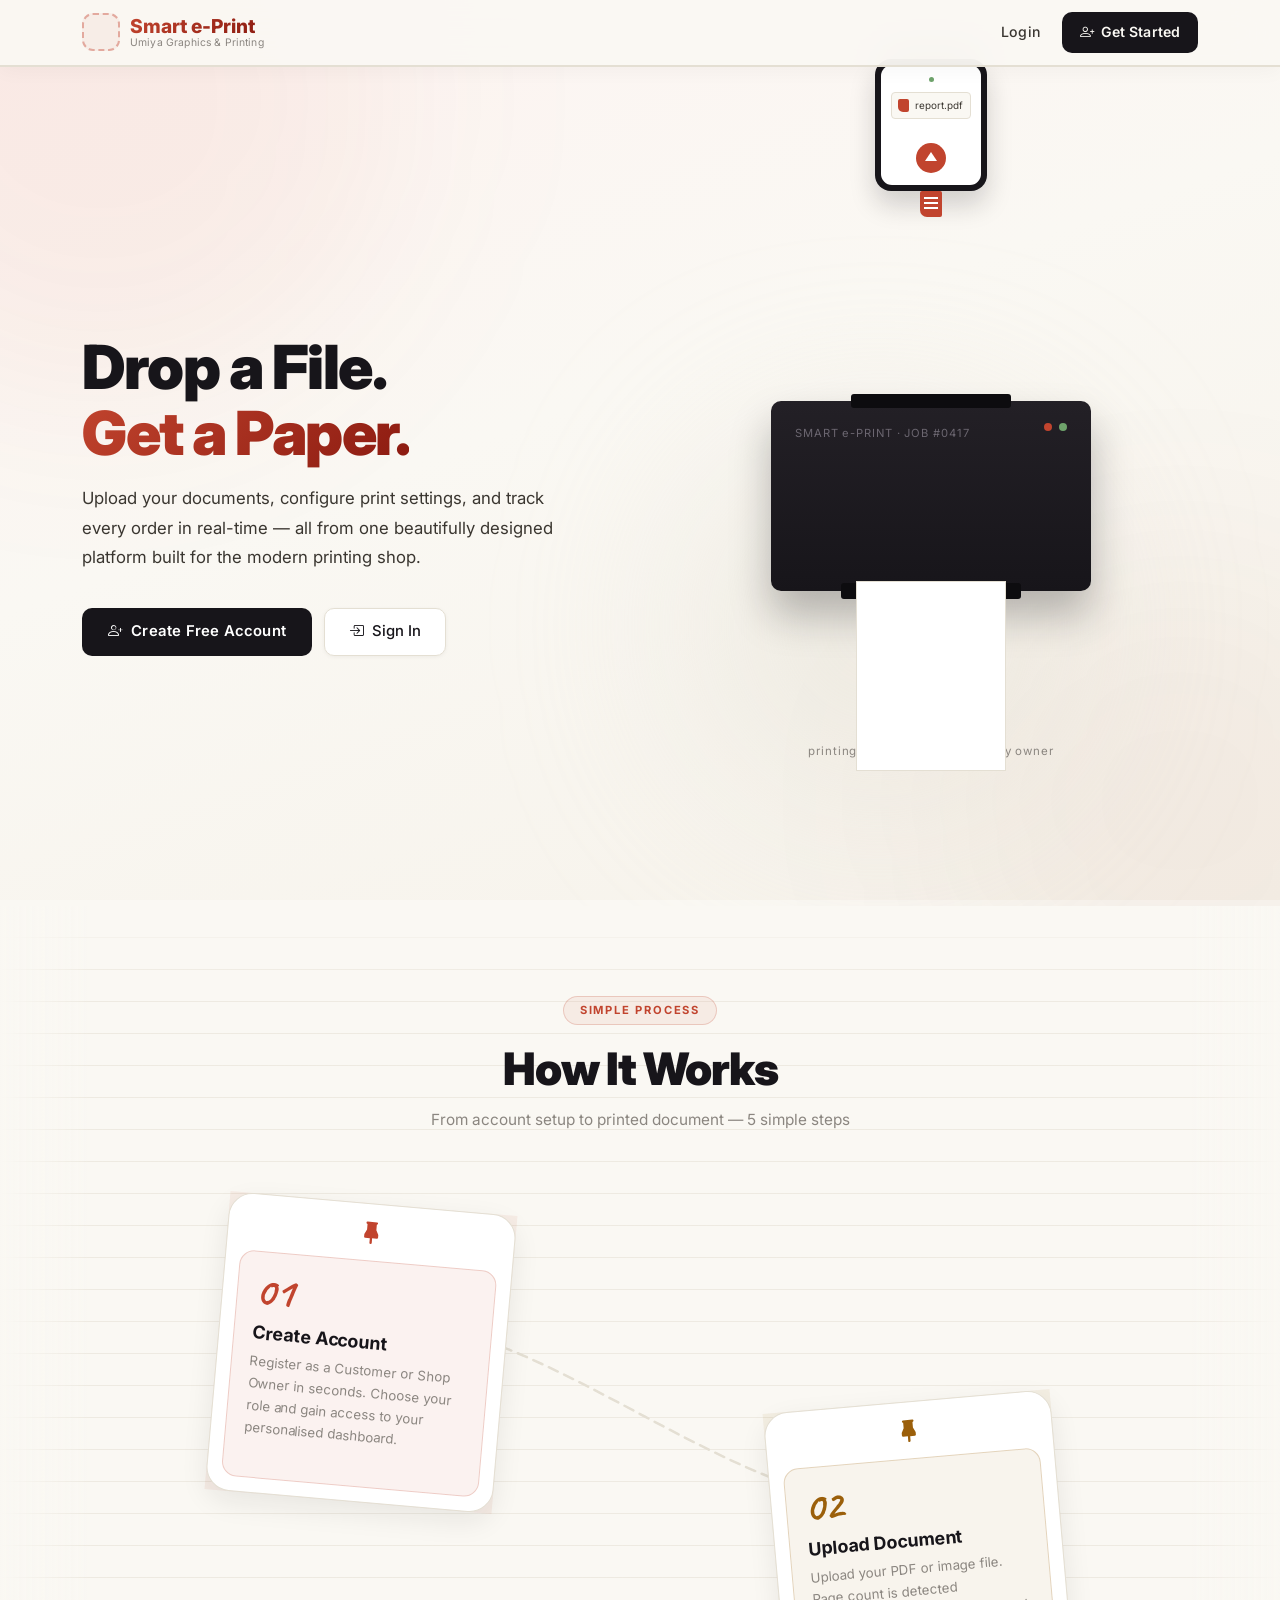
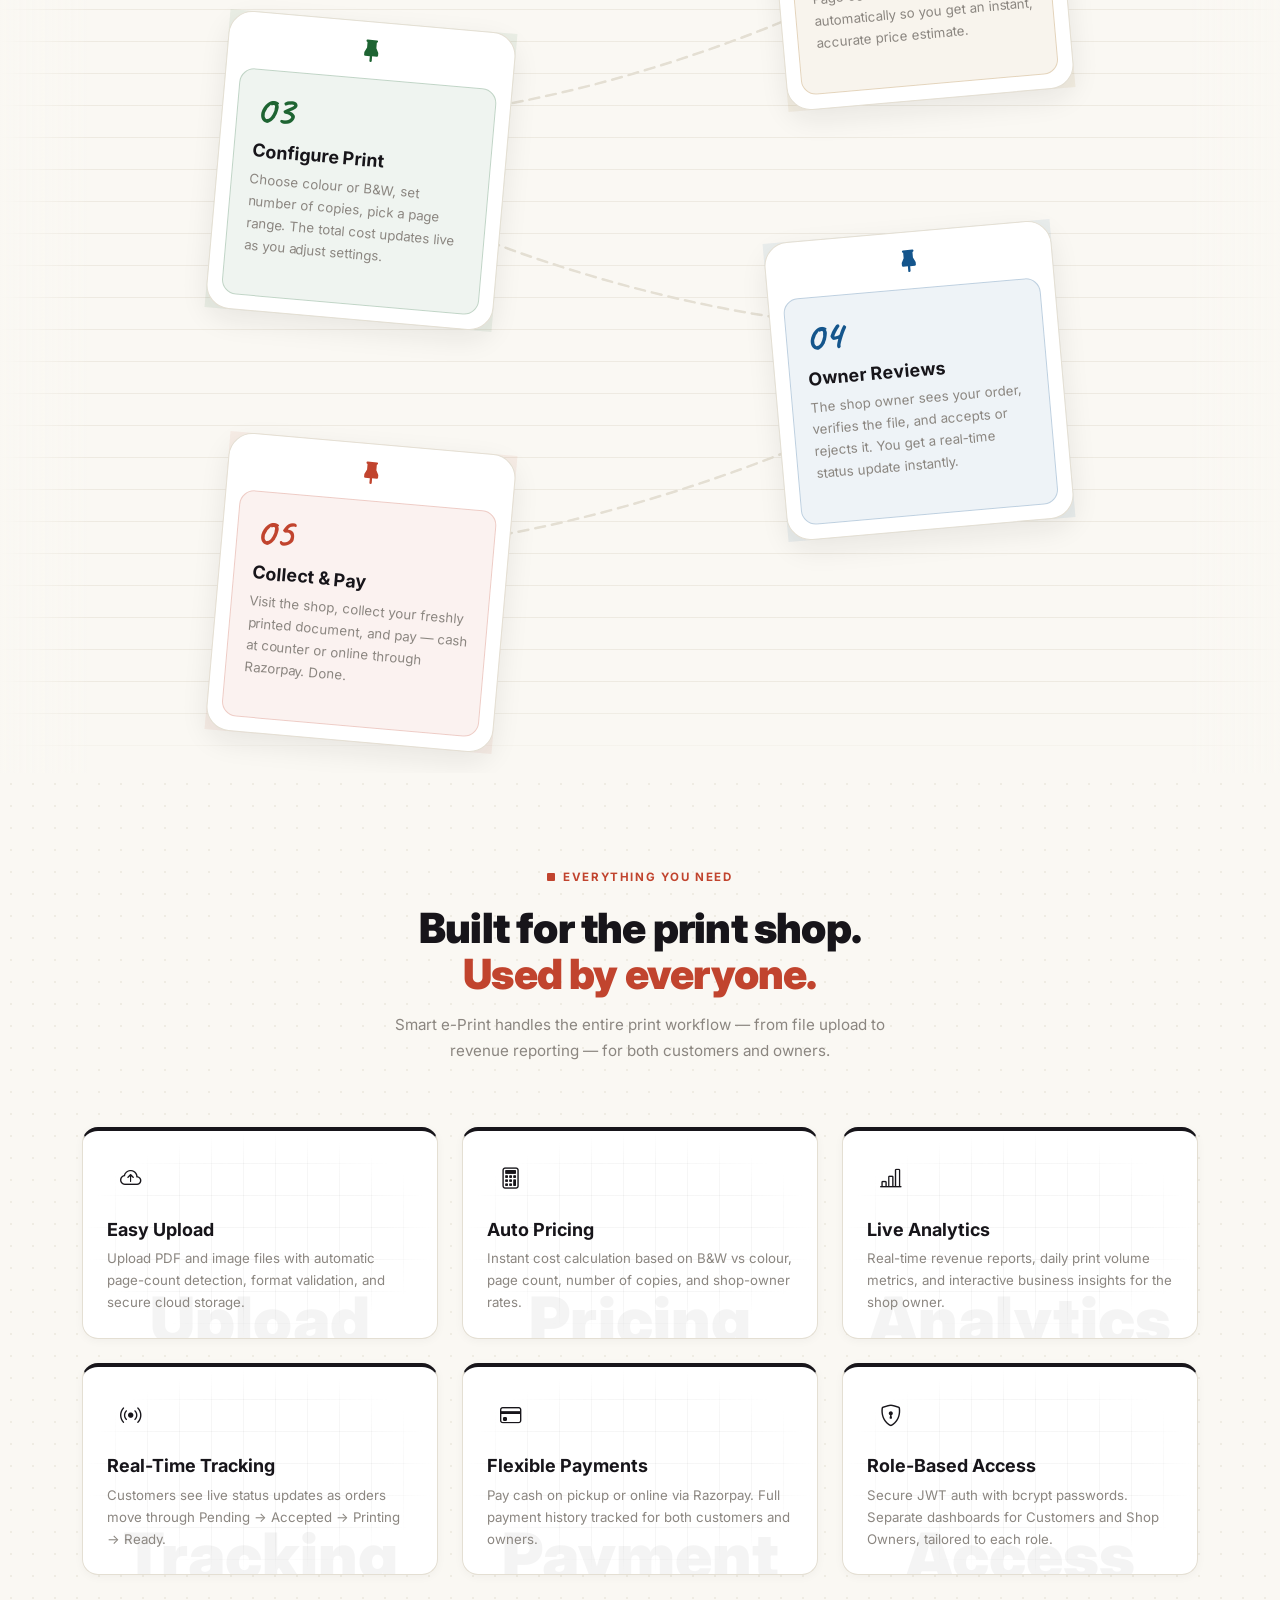
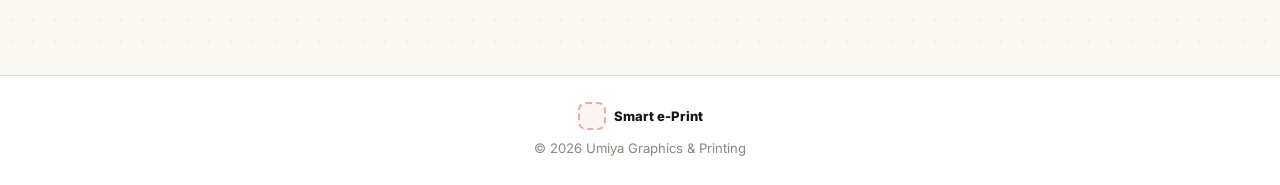
==== frontend/index.html @ 3de4a5cc "Making basic demo frontend to ensure how it works through the workflow of Smart e-pront" ====
<!DOCTYPE html>
<html lang="en">

<head>
  <meta charset="UTF-8" />
  <meta name="viewport" content="width=device-width, initial-scale=1.0" />
  <title>Smart e-Print — Digital Pr</title>
  <meta name="description"
    content="Smart e-Print by Umiya Graphics and Printing — Upload documents, configure print settings, and track your orders in real-time from one elegant platform." />

  <!-- Bootstrap 5 -->
  <link href="https://cdn.jsdelivr.net/npm/bootstrap@5.3.2/dist/css/bootstrap.min.css" rel="stylesheet" />
  <!-- Bootstrap Icons -->
  <link href="https://cdn.jsdelivr.net/npm/bootstrap-icons@1.11.3/font/bootstrap-icons.min.css" rel="stylesheet" />
  <!-- Custom Design System -->
  <link href="css/style.css" rel="stylesheet" />
</head>

<body>

  <!-- ── Animated Background ─────────────────────────────────────────────── -->
  <div class="bg-animated">
    <div class="orb orb-1"></div>
    <div class="orb orb-2"></div>
    <div class="orb orb-3"></div>
  </div>

  <!-- ── Toast Container ──────────────────────────────────────────────────── -->
  <div id="toastContainer"></div>

  <!-- ── Navbar ───────────────────────────────────────────────────────────── -->
  <nav class="navbar-custom" id="mainNav">
    <div class="container">
      <div class="d-flex align-items-center justify-content-between w-100">

        <a href="index.html" class="navbar-brand-custom">
          <div class="brand-logo"></div>
          <div class="brand-name-wrap">
            <span class="brand-name-main gradient-text">Smart e-Print</span>
            <span class="brand-name-sub">Umiya Graphics &amp; Printing</span>
          </div>
        </a>

        <div class="d-flex gap-2 align-items-center">
          <a href="login.html" class="btn-nav-ghost" id="navLoginBtn">Login</a>
          <a href="register.html" class="btn-nav-solid" id="navRegisterBtn">
            <i class="bi bi-person-plus"></i> Get Started
          </a>
        </div>

      </div>
    </div>
  </nav>

  <!-- ── Hero Section ─────────────────────────────────────────────────────── -->
  <section class="hero-section" id="hero">
    <div class="container">
      <div class="row align-items-center g-5">

        <!-- Left: Copy -->
        <div class="col-lg-6">
          <h1 class="hero-title">
            Drop a File.<br />
            <span class="gradient-text">Get a Paper.</span>
          </h1>

          <p class="hero-subtitle">
            Upload your documents, configure print settings, and track every
            order in real-time — all from one beautifully designed platform built
            for the modern printing shop.
          </p>

          <div class="hero-cta">
            <a href="register.html" class="btn-gradient" id="heroRegisterBtn">
              <i class="bi bi-person-plus"></i> Create Free Account
            </a>
            <a href="login.html" class="btn-outline-glass" id="heroLoginBtn">
              <i class="bi bi-box-arrow-in-right"></i> Sign In
            </a>
          </div>
        </div>

        <!-- Right: Printer Animation -->
        <div class="col-lg-6 d-flex justify-content-center">
          <div class="printer-scene">
            <div class="printer-wrap">

              <!-- Phone: sends the file -->
              <div class="p-phone">
                <div class="p-screen">
                  <div class="p-dot"></div>
                  <div class="p-file-chip"><span class="p-doc-icon"></span>report.pdf</div>
                  <div class="p-send-btn"></div>
                </div>
              </div>

              <!-- Signal: travels from phone down to printer -->
              <div class="p-signal"><div class="p-sig-doc"></div></div>

              <!-- Paper sheet with peel animation -->
              <div class="p-sheet">
                <div class="p-half p-half-top">
                  <div class="p-content">
                    <div class="p-ln p-stamp"></div>
                    <div class="p-ln p-dark p-w2"></div>
                    <div class="p-ln p-w1"></div>
                    <div class="p-ln p-w3"></div>
                    <div class="p-ln p-dark p-w4"></div>
                    <div class="p-ln p-w2"></div>
                  </div>
                </div>
                <div class="p-half p-half-bottom"></div>
              </div>

              <!-- Printer body -->
              <div class="p-body">
                <div class="p-top-slot"></div>
                <div class="p-brandmark">SMART e-PRINT · JOB #0417</div>
                <div class="p-panel">
                  <span class="p-led p-led-red"></span>
                  <span class="p-led p-led-green"></span>
                </div>
                <div class="p-out-slot"></div>
              </div>

              <div class="p-status">printing job #0417 · approved by owner</div>
            </div>
          </div>
        </div>

      </div>
    </div>
  </section>

  <!-- ── How It Works ──────────────────────────────────────────────────────── -->
  <section class="hiw-section" id="how-it-works">
    <div class="container">

      <div class="hiw-header text-center">
        <span class="hiw-label">Simple Process</span>
        <h2 class="hiw-title">How It Works</h2>
        <p class="hiw-subtitle">From account setup to printed document — 5 simple steps</p>
      </div>

      <div class="hiw-stage">

        <!-- Animated dashed connecting path (visible on desktop) -->
        <svg class="hiw-svg" viewBox="0 0 920 1060" preserveAspectRatio="none" aria-hidden="true">
          <path class="hiw-path"
            d="M 190 115
               C 370 115, 545 305, 730 305
               C 895 305, 460 515, 190 515
               C -20 515, 415 725, 730 725
               C 940 725, 460 945, 190 945" />
        </svg>

        <!-- ── Step 1: Create Account ── -->
        <div class="hiw-card hiw-card--1 hiw-t-red">
          <div class="hiw-card-outer">
            <div class="hiw-pin">
              <svg xmlns="http://www.w3.org/2000/svg" viewBox="0 0 24 24" fill="currentColor">
                <path stroke="none" d="M0 0h24v24H0z" fill="none"/>
                <path d="M16 3a1 1 0 0 1 .117 1.993l-.117 .007v4.764l1.894 3.789a1 1 0 0 1 .1 .331l.006 .116v2a1 1 0 0 1 -.883 .993l-.117 .007h-4v4a1 1 0 0 1 -1.993 .117l-.007 -.117v-4h-4a1 1 0 0 1 -.993 -.883l-.007 -.117v-2a1 1 0 0 1 .06 -.34l.046 -.107l1.894 -3.791v-4.762a1 1 0 0 1 -.117 -1.993l.117 -.007h8z"/>
              </svg>
            </div>
            <div class="hiw-card-body hiw-t-red">
              <span class="hiw-num">01</span>
              <h3 class="hiw-card-title">Create Account</h3>
              <p class="hiw-card-desc">Register as a Customer or Shop Owner in seconds. Choose your role and gain access to your personalised dashboard.</p>
            </div>
          </div>
        </div>

        <!-- ── Step 2: Upload Document ── -->
        <div class="hiw-card hiw-card--2 hiw-t-amber">
          <div class="hiw-card-outer">
            <div class="hiw-pin">
              <svg xmlns="http://www.w3.org/2000/svg" viewBox="0 0 24 24" fill="currentColor">
                <path stroke="none" d="M0 0h24v24H0z" fill="none"/>
                <path d="M16 3a1 1 0 0 1 .117 1.993l-.117 .007v4.764l1.894 3.789a1 1 0 0 1 .1 .331l.006 .116v2a1 1 0 0 1 -.883 .993l-.117 .007h-4v4a1 1 0 0 1 -1.993 .117l-.007 -.117v-4h-4a1 1 0 0 1 -.993 -.883l-.007 -.117v-2a1 1 0 0 1 .06 -.34l.046 -.107l1.894 -3.791v-4.762a1 1 0 0 1 -.117 -1.993l.117 -.007h8z"/>
              </svg>
            </div>
            <div class="hiw-card-body hiw-t-amber">
              <span class="hiw-num">02</span>
              <h3 class="hiw-card-title">Upload Document</h3>
              <p class="hiw-card-desc">Upload your PDF or image file. Page count is detected automatically so you get an instant, accurate price estimate.</p>
            </div>
          </div>
        </div>

        <!-- ── Step 3: Configure Print ── -->
        <div class="hiw-card hiw-card--3 hiw-t-green">
          <div class="hiw-card-outer">
            <div class="hiw-pin">
              <svg xmlns="http://www.w3.org/2000/svg" viewBox="0 0 24 24" fill="currentColor">
                <path stroke="none" d="M0 0h24v24H0z" fill="none"/>
                <path d="M16 3a1 1 0 0 1 .117 1.993l-.117 .007v4.764l1.894 3.789a1 1 0 0 1 .1 .331l.006 .116v2a1 1 0 0 1 -.883 .993l-.117 .007h-4v4a1 1 0 0 1 -1.993 .117l-.007 -.117v-4h-4a1 1 0 0 1 -.993 -.883l-.007 -.117v-2a1 1 0 0 1 .06 -.34l.046 -.107l1.894 -3.791v-4.762a1 1 0 0 1 -.117 -1.993l.117 -.007h8z"/>
              </svg>
            </div>
            <div class="hiw-card-body hiw-t-green">
              <span class="hiw-num">03</span>
              <h3 class="hiw-card-title">Configure Print</h3>
              <p class="hiw-card-desc">Choose colour or B&amp;W, set number of copies, pick a page range. The total cost updates live as you adjust settings.</p>
            </div>
          </div>
        </div>

        <!-- ── Step 4: Owner Reviews ── -->
        <div class="hiw-card hiw-card--4 hiw-t-navy">
          <div class="hiw-card-outer">
            <div class="hiw-pin">
              <svg xmlns="http://www.w3.org/2000/svg" viewBox="0 0 24 24" fill="currentColor">
                <path stroke="none" d="M0 0h24v24H0z" fill="none"/>
                <path d="M16 3a1 1 0 0 1 .117 1.993l-.117 .007v4.764l1.894 3.789a1 1 0 0 1 .1 .331l.006 .116v2a1 1 0 0 1 -.883 .993l-.117 .007h-4v4a1 1 0 0 1 -1.993 .117l-.007 -.117v-4h-4a1 1 0 0 1 -.993 -.883l-.007 -.117v-2a1 1 0 0 1 .06 -.34l.046 -.107l1.894 -3.791v-4.762a1 1 0 0 1 -.117 -1.993l.117 -.007h8z"/>
              </svg>
            </div>
            <div class="hiw-card-body hiw-t-navy">
              <span class="hiw-num">04</span>
              <h3 class="hiw-card-title">Owner Reviews</h3>
              <p class="hiw-card-desc">The shop owner sees your order, verifies the file, and accepts or rejects it. You get a real-time status update instantly.</p>
            </div>
          </div>
        </div>

        <!-- ── Step 5: Collect & Pay ── -->
        <div class="hiw-card hiw-card--5 hiw-t-red">
          <div class="hiw-card-outer">
            <div class="hiw-pin">
              <svg xmlns="http://www.w3.org/2000/svg" viewBox="0 0 24 24" fill="currentColor">
                <path stroke="none" d="M0 0h24v24H0z" fill="none"/>
                <path d="M16 3a1 1 0 0 1 .117 1.993l-.117 .007v4.764l1.894 3.789a1 1 0 0 1 .1 .331l.006 .116v2a1 1 0 0 1 -.883 .993l-.117 .007h-4v4a1 1 0 0 1 -1.993 .117l-.007 -.117v-4h-4a1 1 0 0 1 -.993 -.883l-.007 -.117v-2a1 1 0 0 1 .06 -.34l.046 -.107l1.894 -3.791v-4.762a1 1 0 0 1 -.117 -1.993l.117 -.007h8z"/>
              </svg>
            </div>
            <div class="hiw-card-body hiw-t-red">
              <span class="hiw-num">05</span>
              <h3 class="hiw-card-title">Collect &amp; Pay</h3>
              <p class="hiw-card-desc">Visit the shop, collect your freshly printed document, and pay — cash at counter or online through Razorpay. Done.</p>
            </div>
          </div>
        </div>

      </div><!-- /.hiw-stage -->
    </div>
  </section>

  <!-- ── Features / KPI Section ────────────────────────────────────── -->
  <section class="kpi-section" id="features">
    <div class="container">

      <!-- Header -->
      <div class="kpi-header text-center">
        <div class="kpi-eyebrow">
          <span class="kpi-dot"></span> Everything you need
        </div>
        <h2 class="kpi-title">Built for the print shop.<br><span class="kpi-title-accent">Used by everyone.</span></h2>
        <p class="kpi-subtitle">Smart e-Print handles the entire print workflow — from file upload to revenue reporting — for both customers and owners.</p>
      </div>

      <!-- KPI Cards grid -->
      <div class="row g-4">

        <div class="col-md-6 col-lg-4">
          <div class="kpi-card" style="border-top-color:#17151A;">
            <div class="kpi-card-inner">
              <div class="kpi-card-grid-texture"></div>
              <div class="kpi-card-content">
                <div class="kpi-card-header">
                  <div class="kpi-icon-wrap">
                    <i class="bi bi-cloud-arrow-up"></i>
                  </div>
                </div>
                <div class="kpi-card-body">
                  <h3 class="kpi-card-title">Easy Upload</h3>
                  <p class="kpi-card-desc">Upload PDF and image files with automatic page-count detection, format validation, and secure cloud storage.</p>
                </div>
              </div>
              <div class="kpi-card-title-badge">Upload</div>
            </div>
          </div>
        </div>

        <div class="col-md-6 col-lg-4">
          <div class="kpi-card" style="border-top-color:#17151A;">
            <div class="kpi-card-inner">
              <div class="kpi-card-grid-texture"></div>
              <div class="kpi-card-content">
                <div class="kpi-card-header">
                  <div class="kpi-icon-wrap">
                    <i class="bi bi-calculator"></i>
                  </div>
                </div>
                <div class="kpi-card-body">
                  <h3 class="kpi-card-title">Auto Pricing</h3>
                  <p class="kpi-card-desc">Instant cost calculation based on B&amp;W vs colour, page count, number of copies, and shop-owner rates.</p>
                </div>
              </div>
              <div class="kpi-card-title-badge">Pricing</div>
            </div>
          </div>
        </div>

        <div class="col-md-6 col-lg-4">
          <div class="kpi-card" style="border-top-color:#17151A;">
            <div class="kpi-card-inner">
              <div class="kpi-card-grid-texture"></div>
              <div class="kpi-card-content">
                <div class="kpi-card-header">
                  <div class="kpi-icon-wrap">
                    <i class="bi bi-bar-chart-line"></i>
                  </div>
                </div>
                <div class="kpi-card-body">
                  <h3 class="kpi-card-title">Live Analytics</h3>
                  <p class="kpi-card-desc">Real-time revenue reports, daily print volume metrics, and interactive business insights for the shop owner.</p>
                </div>
              </div>
              <div class="kpi-card-title-badge">Analytics</div>
            </div>
          </div>
        </div>

        <div class="col-md-6 col-lg-4">
          <div class="kpi-card" style="border-top-color:#17151A;">
            <div class="kpi-card-inner">
              <div class="kpi-card-grid-texture"></div>
              <div class="kpi-card-content">
                <div class="kpi-card-header">
                  <div class="kpi-icon-wrap">
                    <i class="bi bi-broadcast"></i>
                  </div>
                </div>
                <div class="kpi-card-body">
                  <h3 class="kpi-card-title">Real-Time Tracking</h3>
                  <p class="kpi-card-desc">Customers see live status updates as orders move through Pending → Accepted → Printing → Ready.</p>
                </div>
              </div>
              <div class="kpi-card-title-badge">Tracking</div>
            </div>
          </div>
        </div>

        <div class="col-md-6 col-lg-4">
          <div class="kpi-card" style="border-top-color:#17151A;">
            <div class="kpi-card-inner">
              <div class="kpi-card-grid-texture"></div>
              <div class="kpi-card-content">
                <div class="kpi-card-header">
                  <div class="kpi-icon-wrap">
                    <i class="bi bi-credit-card"></i>
                  </div>
                </div>
                <div class="kpi-card-body">
                  <h3 class="kpi-card-title">Flexible Payments</h3>
                  <p class="kpi-card-desc">Pay cash on pickup or online via Razorpay. Full payment history tracked for both customers and owners.</p>
                </div>
              </div>
              <div class="kpi-card-title-badge">Payment</div>
            </div>
          </div>
        </div>

        <div class="col-md-6 col-lg-4">
          <div class="kpi-card" style="border-top-color:#17151A;">
            <div class="kpi-card-inner">
              <div class="kpi-card-grid-texture"></div>
              <div class="kpi-card-content">
                <div class="kpi-card-header">
                  <div class="kpi-icon-wrap">
                    <i class="bi bi-shield-lock"></i>
                  </div>
                </div>
                <div class="kpi-card-body">
                  <h3 class="kpi-card-title">Role-Based Access</h3>
                  <p class="kpi-card-desc">Secure JWT auth with bcrypt passwords. Separate dashboards for Customers and Shop Owners, tailored to each role.</p>
                </div>
              </div>
              <div class="kpi-card-title-badge">Access</div>
            </div>
          </div>
        </div>

      </div><!-- /.row -->
    </div>
  </section>


  <!-- ── Footer ───────────────────────────────────────────────────────────── -->
  <footer class="site-footer">
    <div class="container">
      <div class="d-flex align-items-center justify-content-center gap-2 mb-2">
        <div class="brand-logo sm"></div>
        <span style="font-weight:800;color:var(--text-primary);">Smart e-Print</span>
      </div>
      <p style="margin:0;">
        © 2026 Umiya Graphics &amp; Printing 
  
      </p>
    </div>
  </footer>

  <!-- Scripts -->
  <script src="https://cdn.jsdelivr.net/npm/bootstrap@5.3.2/dist/js/bootstrap.bundle.min.js"></script>
  <script src="js/config.js"></script>
  <script src="js/auth.js"></script>
  <script>
    // Redirect already-logged-in users straight to their dashboard
    redirectIfLoggedIn();
  </script>
</body>

</html>
---- frontend/css/style.css ----
/* =============================================================================
   Smart e-Print — Design System
   Palette: Paper · Ink · Stamp Red
   ============================================================================= */

/* ── Google Font ─────────────────────────────────────────────────────────────── */
@import url('https://fonts.googleapis.com/css2?family=Inter:wght@300;400;500;600;700;800;900&family=Caveat:wght@700&display=swap');

/* ── Design Tokens ───────────────────────────────────────────────────────────── */
:root {
  /* ── Brand Palette ── */
  --paper: #FAF8F3;
  /* page background     */
  --ink: #17151A;
  /* primary text        */
  --ink-soft: #3A3630;
  /* secondary text      */
  --stamp: #C1442E;
  /* accent / stamp red  */
  --stamp-dark: #8B1A10;
  /* deep red            */
  --stamp-light: #D4614B;
  /* light red           */
  --muted: #8B8680;
  /* muted gray          */
  --hairline: #E4DFD3;
  /* dividers / borders  */

  /* ── Semantic Aliases ── */
  --primary: var(--stamp);
  --primary-dark: var(--stamp-dark);
  --primary-light: var(--stamp-light);
  --text-primary: var(--ink);
  --text-secondary: var(--ink-soft);
  --text-muted: var(--muted);
  --border: var(--hairline);

  /* ── Backgrounds ── */
  --bg-body: var(--paper);
  --bg-white: #FFFFFF;
  --bg-card: #FFFFFF;
  --bg-card-hover: var(--paper);
  --bg-input: #F5F2EC;
  --bg-sidebar: #FFFFFF;

  /* ── State colors ── */
  --accent: #2E7D32;
  /* success green  */
  --danger: var(--stamp);
  --warning: #8B5A1A;

  /* ── Gradients ── */
  --gradient: linear-gradient(135deg, var(--stamp) 0%, var(--stamp-dark) 100%);
  --gradient-soft: linear-gradient(135deg, rgba(193, 68, 46, .07), rgba(139, 26, 16, .05));
  --gradient-hero: linear-gradient(160deg, #fdf4f2 0%, var(--paper) 45%, #f6f2ea 100%);

  /* ── Shadows ── */
  --shadow: 0 20px 60px rgba(23, 21, 26, 0.08);
  --shadow-card: 0 4px 24px rgba(23, 21, 26, 0.06);
  --shadow-nav: 0 1px 0 var(--hairline), 0 4px 20px rgba(23, 21, 26, 0.04);
  --shadow-glow: 0 0 36px rgba(193, 68, 46, 0.14);
  --shadow-btn: 0 8px 24px rgba(193, 68, 46, 0.35);

  /* ── Shape ── */
  --radius: 16px;
  --radius-sm: 10px;
  --radius-lg: 24px;
  --radius-full: 9999px;

  /* ── Motion ── */
  --ease: cubic-bezier(0.4, 0, 0.2, 1);
  --transition: all 0.3s var(--ease);
  --transition-fast: all 0.15s var(--ease);
}

/* ── Reset ───────────────────────────────────────────────────────────────────── */
*,
*::before,
*::after {
  box-sizing: border-box;
  margin: 0;
  padding: 0;
}

html {
  scroll-behavior: smooth;
  font-size: 16px;
}

body {
  font-family: 'Inter', sans-serif;
  background-color: var(--bg-body);
  color: var(--text-primary);
  min-height: 100vh;
  line-height: 1.6;
  overflow-x: hidden;
  -webkit-font-smoothing: antialiased;
}

/* ── Scrollbar ───────────────────────────────────────────────────────────────── */
::-webkit-scrollbar {
  width: 6px;
}

::-webkit-scrollbar-track {
  background: var(--paper);
}

::-webkit-scrollbar-thumb {
  background: rgba(193, 68, 46, .3);
  border-radius: 100px;
}

::-webkit-scrollbar-thumb:hover {
  background: rgba(193, 68, 46, .5);
}

/* ============================================================================
   BACKGROUND
   ============================================================================ */
.bg-animated {
  position: fixed;
  inset: 0;
  z-index: -1;
  background: var(--gradient-hero);
}

.orb {
  position: fixed;
  border-radius: 50%;
  filter: blur(100px);
  pointer-events: none;
  z-index: -1;
}

.orb-1 {
  width: 600px;
  height: 600px;
  background: rgba(193, 68, 46, .06);
  top: -200px;
  left: -200px;
  animation: orbFloat 12s ease-in-out infinite;
}

.orb-2 {
  width: 500px;
  height: 500px;
  background: rgba(139, 26, 16, .04);
  bottom: -150px;
  right: -150px;
  animation: orbFloat 16s ease-in-out infinite reverse;
}

.orb-3 {
  width: 350px;
  height: 350px;
  background: rgba(228, 223, 211, .5);
  top: 50%;
  left: 55%;
  animation: orbFloat 20s ease-in-out infinite;
}

@keyframes orbFloat {

  0%,
  100% {
    transform: translate(0, 0) scale(1);
  }

  33% {
    transform: translate(20px, -15px) scale(1.03);
  }

  66% {
    transform: translate(-15px, 20px) scale(0.98);
  }
}

/* ============================================================================
   UTILITY
   ============================================================================ */
.gradient-text {
  background: var(--gradient);
  -webkit-background-clip: text;
  -webkit-text-fill-color: transparent;
  background-clip: text;
}

/* ============================================================================
   LOGO — Blank Placeholder
   ============================================================================ */
.brand-logo {
  width: 38px;
  height: 38px;
  border: 2px dashed rgba(193, 68, 46, .4);
  border-radius: 11px;
  background: rgba(193, 68, 46, .05);
  flex-shrink: 0;
  display: flex;
  align-items: center;
  justify-content: center;
}

.brand-logo.lg {
  width: 56px;
  height: 56px;
  border-radius: 14px;
  margin: 0 auto;
}

.brand-logo.sm {
  width: 28px;
  height: 28px;
  border-radius: 8px;
}

/* ============================================================================
   CARDS
   ============================================================================ */
.glass-card {
  background: var(--bg-card);
  border: 1px solid var(--hairline);
  border-radius: var(--radius-lg);
  box-shadow: var(--shadow-card);
  transition: var(--transition);
}

.glass-card:hover {
  box-shadow: var(--shadow);
}

/* ============================================================================
   BUTTONS
   ============================================================================ */
.btn-gradient {
  background: #17151A;
  color: #fff;
  border: none;
  border-radius: var(--radius-sm);
  padding: 12px 26px;
  font-family: 'Inter', sans-serif;
  font-weight: 600;
  font-size: 0.93rem;
  letter-spacing: 0.2px;
  cursor: pointer;
  text-decoration: none;
  display: inline-flex;
  align-items: center;
  gap: 8px;
  position: relative;
  overflow: hidden;
  transition: var(--transition);
}

.btn-gradient::after {
  content: '';
  position: absolute;
  inset: 0;
  background: rgba(255, 255, 255, 0.08);
  opacity: 0;
  transition: var(--transition-fast);
}

.btn-gradient:hover {
  transform: translateY(-2px);
  box-shadow: 0 6px 20px rgba(23, 21, 26, .30);
  color: #fff;
  background: #2e2b33;
}

.btn-gradient:hover::after {
  opacity: 1;
}

.btn-gradient:active {
  transform: translateY(0);
  box-shadow: none;
}

.btn-gradient.w-100 {
  justify-content: center;
}

.btn-outline-glass {
  background: var(--bg-white);
  color: var(--ink);
  border: 1.5px solid var(--hairline);
  border-radius: var(--radius-sm);
  padding: 11px 24px;
  font-family: 'Inter', sans-serif;
  font-weight: 500;
  font-size: 0.93rem;
  cursor: pointer;
  text-decoration: none;
  display: inline-flex;
  align-items: center;
  gap: 8px;
  transition: var(--transition);
  box-shadow: 0 1px 4px rgba(23, 21, 26, .05);
}

.btn-outline-glass:hover {
  background: var(--paper);
  border-color: rgba(193, 68, 46, .4);
  color: var(--stamp);
  transform: translateY(-2px);
  box-shadow: 0 4px 12px rgba(193, 68, 46, .12);
}

.btn-outline-glass.w-100 {
  justify-content: center;
}

/* Loading state */
.btn-loading {
  pointer-events: none;
  opacity: 0.7;
}

.btn-loading::before {
  content: '';
  position: absolute;
  width: 18px;
  height: 18px;
  border: 2px solid rgba(255, 255, 255, .35);
  border-top-color: #fff;
  border-radius: 50%;
  animation: spin .65s linear infinite;
}

@keyframes spin {
  to {
    transform: rotate(360deg);
  }
}

/* ============================================================================
   FORM INPUTS (Floating Label)
   ============================================================================ */
.form-floating-custom {
  position: relative;
  margin-bottom: 18px;
}

.form-floating-custom input {
  width: 100%;
  background: var(--bg-input);
  border: 1.5px solid var(--hairline);
  border-radius: var(--radius-sm);
  padding: 22px 16px 8px;
  color: var(--ink);
  font-family: 'Inter', sans-serif;
  font-size: 0.95rem;
  outline: none;
  transition: var(--transition);
}

.form-floating-custom input:focus {
  border-color: var(--stamp);
  box-shadow: 0 0 0 3px rgba(193, 68, 46, .10);
  background: #fff;
}

.form-floating-custom input::placeholder {
  color: transparent;
}

.form-floating-custom label {
  position: absolute;
  top: 50%;
  left: 16px;
  transform: translateY(-50%);
  color: var(--muted);
  font-size: 0.9rem;
  pointer-events: none;
  transition: var(--transition);
  white-space: nowrap;
}

.form-floating-custom input:focus~label,
.form-floating-custom input:not(:placeholder-shown)~label {
  top: 12px;
  transform: none;
  font-size: 0.7rem;
  color: var(--stamp);
  letter-spacing: 0.3px;
  font-weight: 600;
}

/* Password wrapper */
.password-wrapper {
  position: relative;
}

.password-toggle {
  position: absolute;
  right: 14px;
  top: 50%;
  transform: translateY(-50%);
  background: none;
  border: none;
  color: var(--muted);
  cursor: pointer;
  padding: 4px;
  font-size: 1rem;
  line-height: 1;
  transition: color 0.2s;
  z-index: 2;
}

.password-toggle:hover {
  color: var(--stamp);
}

/* ============================================================================
   ROLE SELECTOR (Register Page)
   ============================================================================ */
.role-section-label {
  font-size: 0.75rem;
  font-weight: 700;
  letter-spacing: 0.8px;
  text-transform: uppercase;
  color: var(--muted);
  margin-bottom: 10px;
  display: block;
}

.role-selector {
  display: grid;
  grid-template-columns: 1fr 1fr;
  gap: 12px;
  margin-bottom: 22px;
}

.role-card {
  background: var(--bg-input);
  border: 2px solid var(--hairline);
  border-radius: var(--radius);
  padding: 20px 16px;
  text-align: center;
  cursor: pointer;
  transition: var(--transition);
  position: relative;
  overflow: hidden;
  user-select: none;
}

.role-card:hover {
  border-color: rgba(193, 68, 46, .4);
  background: #fdf6f4;
}

.role-card.selected {
  border-color: var(--stamp);
  background: #fdf1ee;
  box-shadow: 0 0 0 3px rgba(193, 68, 46, .08);
}

.role-check {
  position: absolute;
  top: 8px;
  right: 10px;
  width: 20px;
  height: 20px;
  background: var(--gradient);
  border-radius: 50%;
  display: flex;
  align-items: center;
  justify-content: center;
  font-size: 0.65rem;
  color: #fff;
  opacity: 0;
  transform: scale(0.5);
  transition: var(--transition);
}

.role-card.selected .role-check {
  opacity: 1;
  transform: scale(1);
}

.role-icon {
  font-size: 2.2rem;
  margin-bottom: 8px;
  display: block;
}

.role-name {
  font-weight: 700;
  font-size: 0.92rem;
  margin-bottom: 4px;
  color: var(--ink);
}

.role-desc {
  font-size: 0.74rem;
  color: var(--muted);
  line-height: 1.4;
}

/* ============================================================================
   NAVBAR
   ============================================================================ */
.navbar-custom {
  background: rgba(250, 248, 243, 0.92);
  backdrop-filter: blur(20px);
  -webkit-backdrop-filter: blur(20px);
  border-bottom: 1px solid var(--hairline);
  box-shadow: var(--shadow-nav);
  padding: 12px 0;
  position: sticky;
  top: 0;
  z-index: 1000;
}

.navbar-brand-custom {
  font-weight: 800;
  font-size: 1.3rem;
  text-decoration: none;
  color: var(--ink);
  display: inline-flex;
  align-items: center;
  gap: 10px;
  transition: var(--transition-fast);
}

.navbar-brand-custom:hover {
  opacity: 0.8;
}

.brand-name-wrap {
  display: flex;
  flex-direction: column;
  line-height: 1.15;
}

.brand-name-main {
  font-size: 1.2rem;
  font-weight: 800;
  line-height: 1.1;
}

.brand-name-sub {
  font-size: 0.65rem;
  font-weight: 400;
  color: var(--muted);
  letter-spacing: 0.15px;
}

/* ============================================================================
   AUTH PAGES
   ============================================================================ */
.auth-page-wrap {
  min-height: 100vh;
  display: flex;
  align-items: center;
  justify-content: center;
  padding: 40px 16px;
}

.auth-card {
  width: 100%;
  max-width: 460px;
  padding: 40px 36px;
}

.auth-logo {
  text-align: center;
  margin-bottom: 28px;
}

.auth-logo .brand-name {
  font-size: 1.5rem;
  font-weight: 800;
  margin-top: 10px;
  line-height: 1.1;
}

.auth-logo .brand-sub {
  font-size: 0.78rem;
  color: var(--muted);
  margin-top: 4px;
}

.auth-heading {
  font-size: 1.4rem;
  font-weight: 700;
  margin-bottom: 4px;
  color: var(--ink);
}

.auth-subheading {
  color: var(--muted);
  font-size: 0.88rem;
  margin-bottom: 26px;
}

.auth-link-text {
  text-align: center;
  font-size: 0.87rem;
  color: var(--muted);
  margin: 0;
}

.auth-link-text a {
  color: var(--stamp);
  font-weight: 600;
  text-decoration: none;
  transition: color 0.2s;
}

.auth-link-text a:hover {
  color: var(--stamp-dark);
}

.auth-divider {
  display: flex;
  align-items: center;
  gap: 12px;
  color: var(--muted);
  font-size: 0.78rem;
  margin: 20px 0;
}

.auth-divider::before,
.auth-divider::after {
  content: '';
  flex: 1;
  height: 1px;
  background: var(--hairline);
}

/* ============================================================================
   ALERT / ERROR MESSAGES
   ============================================================================ */
.form-alert {
  border-radius: var(--radius-sm);
  padding: 12px 14px;
  font-size: 0.84rem;
  margin-bottom: 16px;
  display: none;
  align-items: center;
  gap: 10px;
  line-height: 1.4;
}

.form-alert.error {
  background: #FDF2F0;
  border: 1px solid #EFC3BB;
  color: var(--stamp-dark);
  display: flex;
}

.form-alert.success {
  background: #F0FAF1;
  border: 1px solid #B6E5BB;
  color: #1B5E20;
  display: flex;
}

/* ============================================================================
   HERO SECTION
   ============================================================================ */
.hero-section {
  min-height: calc(100vh - 65px);
  display: flex;
  align-items: center;
  padding: 80px 0 60px;
}

.hero-title {
  font-size: clamp(2.4rem, 5.5vw, 3.8rem);
  font-weight: 900;
  line-height: 1.08;
  letter-spacing: -1.5px;
  margin-bottom: 18px;
  color: var(--ink);
}

.hero-subtitle {
  font-size: 1.05rem;
  color: var(--ink-soft);
  line-height: 1.75;
  max-width: 500px;
  margin-bottom: 36px;
}

.hero-cta {
  display: flex;
  gap: 12px;
  flex-wrap: wrap;
}

/* ============================================================================
   FEATURES
   ============================================================================ */
.feature-card {
  background: var(--bg-white);
  border: 1px solid var(--hairline);
  border-radius: var(--radius);
  padding: 28px 24px;
  text-align: center;
  box-shadow: 0 2px 12px rgba(23, 21, 26, .04);
  transition: var(--transition);
  height: 100%;
}

.feature-card:hover {
  border-color: rgba(193, 68, 46, .3);
  box-shadow: var(--shadow-glow), var(--shadow-card);
  transform: translateY(-6px);
}

.feature-icon-wrap {
  width: 58px;
  height: 58px;
  background: rgba(193, 68, 46, .06);
  border: 1px solid rgba(193, 68, 46, .14);
  border-radius: 14px;
  display: flex;
  align-items: center;
  justify-content: center;
  font-size: 1.55rem;
  margin: 0 auto 16px;
  transition: var(--transition);
}

.feature-card:hover .feature-icon-wrap {
  transform: scale(1.08) rotate(-3deg);
}

.feature-title {
  font-weight: 700;
  font-size: 1rem;
  margin-bottom: 8px;
  color: var(--ink);
}

.feature-desc {
  font-size: 0.84rem;
  color: var(--muted);
  line-height: 1.65;
}

/* ============================================================================
   ROLE BADGE
   ============================================================================ */
.role-badge {
  display: inline-flex;
  align-items: center;
  gap: 5px;
  padding: 3px 10px;
  border-radius: var(--radius-full);
  font-size: 0.7rem;
  font-weight: 700;
  text-transform: uppercase;
  letter-spacing: 0.6px;
}

.role-badge.customer {
  background: #FEF9EC;
  color: #78500A;
  border: 1px solid #F2DFA0;
}

.role-badge.owner {
  background: #FDF1EE;
  color: var(--stamp-dark);
  border: 1px solid #EFC3BB;
}

/* ============================================================================
   DASHBOARD LAYOUT
   ============================================================================ */
.sidebar {
  width: 256px;
  min-height: 100vh;
  background: var(--bg-sidebar);
  border-right: 1px solid var(--hairline);
  box-shadow: 2px 0 16px rgba(23, 21, 26, .04);
  position: fixed;
  top: 0;
  left: 0;
  display: flex;
  flex-direction: column;
  z-index: 100;
  transition: transform 0.3s var(--ease);
}

.sidebar-header {
  padding: 18px 20px 16px;
  border-bottom: 1px solid var(--hairline);
  background: var(--bg-white);
}

.sidebar-nav {
  list-style: none;
  padding: 14px 12px;
  flex: 1;
}

.sidebar-nav li {
  margin-bottom: 2px;
}

.sidebar-nav li a {
  display: flex;
  align-items: center;
  gap: 11px;
  padding: 10px 14px;
  border-radius: var(--radius-sm);
  color: var(--muted);
  text-decoration: none;
  font-size: 0.88rem;
  font-weight: 500;
  transition: var(--transition-fast);
}

.sidebar-nav li a i {
  font-size: 1rem;
  flex-shrink: 0;
}

.sidebar-nav li a:hover {
  background: rgba(193, 68, 46, .05);
  color: var(--stamp);
}

.sidebar-nav li a.active {
  background: rgba(193, 68, 46, .08);
  color: var(--stamp);
  font-weight: 600;
}

.sidebar-nav .nav-label {
  font-size: 0.68rem;
  font-weight: 700;
  letter-spacing: 0.8px;
  text-transform: uppercase;
  color: var(--hairline);
  padding: 14px 14px 4px;
  color: rgba(139, 134, 128, .7);
}

.nav-disabled {
  opacity: 0.4 !important;
  cursor: not-allowed !important;
  pointer-events: none;
}

.sidebar-footer {
  padding: 14px;
  border-top: 1px solid var(--hairline);
}

.sidebar-user {
  display: flex;
  align-items: center;
  gap: 10px;
  padding: 10px 12px;
  border-radius: var(--radius-sm);
  background: var(--bg-input);
  margin-bottom: 10px;
  border: 1px solid var(--hairline);
}

.user-avatar {
  width: 36px;
  height: 36px;
  background: var(--gradient);
  border-radius: 50%;
  display: flex;
  align-items: center;
  justify-content: center;
  font-weight: 800;
  font-size: 0.9rem;
  flex-shrink: 0;
  color: #fff;
}

.user-info {
  min-width: 0;
  flex: 1;
}

.user-name {
  font-size: 0.85rem;
  font-weight: 600;
  color: var(--ink);
  white-space: nowrap;
  overflow: hidden;
  text-overflow: ellipsis;
}

.user-role-label {
  font-size: 0.68rem;
  color: var(--stamp);
  text-transform: uppercase;
  letter-spacing: 0.5px;
  font-weight: 600;
}

.main-content {
  margin-left: 256px;
  padding: 36px 40px;
  min-height: 100vh;
  background: var(--bg-body);
}

/* Dashboard top header */
.dash-header {
  display: flex;
  align-items: flex-start;
  justify-content: space-between;
  margin-bottom: 32px;
  flex-wrap: wrap;
  gap: 12px;
}

.dash-title {
  font-size: 1.75rem;
  font-weight: 800;
  margin-bottom: 3px;
  color: var(--ink);
}

.dash-subtitle {
  color: var(--muted);
  font-size: 0.9rem;
}

/* Stat card */
.stat-card {
  background: var(--bg-white);
  border: 1px solid var(--hairline);
  border-radius: var(--radius);
  padding: 24px;
  box-shadow: 0 2px 12px rgba(23, 21, 26, .04);
  transition: var(--transition);
  height: 100%;
}

.stat-card:hover {
  border-color: rgba(193, 68, 46, .25);
  transform: translateY(-4px);
  box-shadow: var(--shadow-card);
}

.stat-icon-wrap {
  width: 46px;
  height: 46px;
  border-radius: 12px;
  display: flex;
  align-items: center;
  justify-content: center;
  font-size: 1.3rem;
  margin-bottom: 14px;
}

.stat-value {
  font-size: 1.9rem;
  font-weight: 800;
  margin-bottom: 4px;
  line-height: 1;
  color: var(--ink);
}

.stat-label {
  color: var(--muted);
  font-size: 0.82rem;
  font-weight: 500;
}

.stat-change {
  font-size: 0.78rem;
  margin-top: 8px;
}

.stat-change.positive {
  color: #2E7D32;
}

.stat-change.neutral {
  color: var(--muted);
}

/* Coming soon banner */
.coming-soon {
  background: rgba(193, 68, 46, .03);
  border: 1px solid rgba(193, 68, 46, .12);
  border-radius: var(--radius-lg);
  padding: 48px 36px;
  text-align: center;
  margin-top: 28px;
}

.coming-soon .cs-emoji {
  font-size: 3rem;
  display: block;
  margin-bottom: 14px;
}

.coming-soon h3 {
  font-size: 1.25rem;
  font-weight: 700;
  margin-bottom: 8px;
  color: var(--ink);
}

.coming-soon p {
  color: var(--muted);
  font-size: 0.88rem;
  line-height: 1.7;
  max-width: 500px;
  margin: 0 auto;
}

.coming-soon .cs-tags {
  margin-top: 20px;
  display: flex;
  flex-wrap: wrap;
  gap: 8px;
  justify-content: center;
}

/* ============================================================================
   TOAST NOTIFICATIONS
   ============================================================================ */
#toastContainer {
  position: fixed;
  top: 20px;
  right: 20px;
  z-index: 9999;
  display: flex;
  flex-direction: column;
  gap: 10px;
  pointer-events: none;
}

.toast-item {
  background: var(--bg-white);
  border: 1px solid var(--hairline);
  border-radius: var(--radius-sm);
  padding: 13px 16px;
  box-shadow: 0 8px 30px rgba(23, 21, 26, .10);
  display: flex;
  align-items: center;
  gap: 10px;
  min-width: 260px;
  max-width: 340px;
  font-size: 0.85rem;
  color: var(--ink);
  animation: toastIn .35s var(--ease) forwards;
  pointer-events: all;
}

.toast-item.success {
  border-left: 3px solid #2E7D32;
}

.toast-item.error {
  border-left: 3px solid var(--stamp);
}

.toast-item.info {
  border-left: 3px solid var(--muted);
}

.toast-icon {
  font-size: 1rem;
  flex-shrink: 0;
}

@keyframes toastIn {
  from {
    transform: translateX(110%);
    opacity: 0;
  }

  to {
    transform: translateX(0);
    opacity: 1;
  }
}

@keyframes toastOut {
  from {
    transform: translateX(0);
    opacity: 1;
  }

  to {
    transform: translateX(110%);
    opacity: 0;
  }
}

/* ============================================================================
   FOOTER
   ============================================================================ */
.site-footer {
  border-top: 1px solid var(--hairline);
  padding: 26px 0;
  text-align: center;
  color: var(--muted);
  font-size: 0.82rem;
  background: var(--bg-white);
}

/* ============================================================================
   PROGRESS BAR
   ============================================================================ */
.progress {
  background: var(--bg-input) !important;
  border-radius: var(--radius-full) !important;
}

.progress-bar {
  background: var(--gradient) !important;
  border-radius: var(--radius-full) !important;
}

/* ============================================================================
   RESPONSIVE
   ============================================================================ */
@media (max-width: 991px) {
  .hero-section {
    padding: 60px 0 50px;
  }

  .main-content {
    margin-left: 0;
    padding: 24px 20px;
  }

  .sidebar {
    transform: translateX(-100%);
  }

  .sidebar.open {
    transform: translateX(0);
  }
}

@media (max-width: 767px) {
  .hero-title {
    letter-spacing: -0.5px;
  }

  .auth-card {
    padding: 28px 20px;
  }

  .role-selector {
    grid-template-columns: 1fr;
  }

  .coming-soon {
    padding: 36px 20px;
  }
}

/* ============================================================================
   HOW IT WORKS
   ============================================================================ */

.hiw-section {
  position: relative;
  padding: 90px 0 110px;
  background: var(--paper);
  overflow: hidden;
}

/* Ruled-paper lines */
.hiw-section::before {
  content: '';
  position: absolute;
  inset: 0;
  background-image: repeating-linear-gradient(to bottom,
      transparent,
      transparent 31px,
      rgba(228, 223, 211, .55) 31px,
      rgba(228, 223, 211, .55) 32px);
  pointer-events: none;
  z-index: 0;
}

/* Fade edges so lines don't bleed to border */
.hiw-section::after {
  content: '';
  position: absolute;
  inset: 0;
  background:
    linear-gradient(to right, var(--paper) 0%, transparent 7%, transparent 93%, var(--paper) 100%),
    linear-gradient(to bottom, var(--paper) 0%, transparent 5%, transparent 95%, var(--paper) 100%);
  pointer-events: none;
  z-index: 1;
}

.hiw-section .container {
  position: relative;
  z-index: 2;
}

/* ── Section header ── */
.hiw-header {
  margin-bottom: 70px;
}

.hiw-label {
  display: inline-block;
  font-size: 0.7rem;
  font-weight: 700;
  letter-spacing: 1.8px;
  text-transform: uppercase;
  color: var(--stamp);
  background: rgba(193, 68, 46, .07);
  border: 1px solid rgba(193, 68, 46, .22);
  border-radius: var(--radius-full);
  padding: 5px 16px;
  margin-bottom: 18px;
}

.hiw-title {
  font-size: clamp(1.9rem, 4vw, 2.8rem);
  font-weight: 900;
  letter-spacing: -1px;
  color: var(--ink);
  margin-bottom: 10px;
}

.hiw-subtitle {
  color: var(--muted);
  font-size: 0.96rem;
  line-height: 1.7;
  max-width: 420px;
  margin: 0 auto;
}

/* ── Stage — card layout area ── */
.hiw-stage {
  position: relative;
  display: flex;
  flex-direction: column;
  align-items: center;
  gap: 32px;
  max-width: 920px;
  margin: 0 auto;
}

/* ── SVG connecting path (desktop only) ── */
.hiw-svg {
  display: none;
  position: absolute;
  top: 0;
  left: 0;
  width: 100%;
  height: 100%;
  pointer-events: none;
  overflow: visible;
  z-index: 0;
}

.hiw-path {
  stroke: var(--hairline);
  stroke-width: 2.5;
  fill: none;
  stroke-dasharray: 10 7;
  stroke-linecap: round;
  animation: dashFlow 2.8s linear infinite;
}

@keyframes dashFlow {
  to {
    stroke-dashoffset: -68;
  }
}

/* ── Base card ── */
.hiw-card {
  position: relative;
  width: 100%;
  max-width: 288px;
  z-index: 2;
  cursor: default;
}

.hiw-card:hover .hiw-card-outer {
  box-shadow: 0 20px 50px rgba(23, 21, 26, .14);
}

.hiw-card-outer {
  background: #fff;
  border: 1px solid var(--hairline);
  border-radius: 24px;
  padding: 14px;
  box-shadow: 0 10px 28px rgba(23, 21, 26, .08);
  transition: box-shadow 0.3s var(--ease);
}

/* ── Pin icon ── */
.hiw-pin {
  display: flex;
  justify-content: center;
  margin-bottom: 14px;
}

.hiw-pin svg {
  width: 28px;
  height: 28px;
}

/* ── Inner coloured body ── */
.hiw-card-body {
  border-radius: 15px;
  padding: 18px 18px 22px;
  border: 1px solid;
  min-height: 175px;
  display: flex;
  flex-direction: column;
}

/* Theme: red (stamp) */
.hiw-t-red {
  background: rgba(193, 68, 46, .07);
  border-color: rgba(193, 68, 46, .22);
}

.hiw-t-red .hiw-pin svg,
.hiw-t-red .hiw-num {
  color: #C1442E;
}

/* Theme: amber */
.hiw-t-amber {
  background: rgba(155, 95, 10, .07);
  border-color: rgba(155, 95, 10, .22);
}

.hiw-t-amber .hiw-pin svg,
.hiw-t-amber .hiw-num {
  color: #9B5F0A;
}

/* Theme: green */
.hiw-t-green {
  background: rgba(30, 100, 50, .07);
  border-color: rgba(30, 100, 50, .22);
}

.hiw-t-green .hiw-pin svg,
.hiw-t-green .hiw-num {
  color: #1E6432;
}

/* Theme: navy */
.hiw-t-navy {
  background: rgba(20, 85, 140, .07);
  border-color: rgba(20, 85, 140, .22);
}

.hiw-t-navy .hiw-pin svg,
.hiw-t-navy .hiw-num {
  color: #14558C;
}

/* ── Step number ── */
.hiw-num {
  font-family: 'Caveat', 'Comic Sans MS', cursive;
  font-size: 2.6rem;
  font-weight: 700;
  line-height: 1;
  margin-bottom: 10px;
  display: block;
}

.hiw-card-title {
  font-size: 1.12rem;
  font-weight: 700;
  color: var(--ink);
  line-height: 1.2;
  margin-bottom: 8px;
}

.hiw-card-desc {
  font-size: 0.83rem;
  color: var(--muted);
  line-height: 1.65;
  flex: 1;
}

/* ══════════════════════════════
   DESKTOP LAYOUT
   ══════════════════════════════ */
@media (min-width: 768px) {

  .hiw-svg {
    display: block;
  }

  .hiw-stage {
    height: 1060px;
    display: block;
  }

  .hiw-card {
    position: absolute;
    width: 288px;
    transition: transform 0.32s var(--ease), z-index 0s;
  }

  /* Zigzag positions + rotation */
  .hiw-card--1 {
    top: 0px;
    left: 4%;
    transform: rotate(5deg);
  }

  .hiw-card--2 {
    top: 198px;
    right: 4%;
    transform: rotate(-5deg);
  }

  .hiw-card--3 {
    top: 418px;
    left: 4%;
    transform: rotate(5deg);
  }

  .hiw-card--4 {
    top: 628px;
    right: 4%;
    transform: rotate(-5deg);
  }

  .hiw-card--5 {
    top: 840px;
    left: 4%;
    transform: rotate(5deg);
  }

  /* Hover: keep rotation, add scale */
  .hiw-card--1:hover {
    transform: rotate(5deg) scale(1.06);
    z-index: 10;
  }

  .hiw-card--2:hover {
    transform: rotate(-5deg) scale(1.06);
    z-index: 10;
  }

  .hiw-card--3:hover {
    transform: rotate(5deg) scale(1.06);
    z-index: 10;
  }

  .hiw-card--4:hover {
    transform: rotate(-5deg) scale(1.06);
    z-index: 10;
  }

  .hiw-card--5:hover {
    transform: rotate(5deg) scale(1.06);
    z-index: 10;
  }
}

/* ============================================================================
   PRINTER ANIMATION (Hero Right Column)
   ============================================================================ */

.printer-scene {
  position: relative;
  height: 700px;
  display: flex;
  align-items: center;
  justify-content: center;
}

.printer-wrap {
  position: relative;
  width: 320px;
  height: 530px;
  perspective: 900px;
}

/* ── Phone: sends the file ── */
.p-phone {
  position: absolute;
  left: 50%;
  top: -172px;
  transform: translateX(-50%);
  width: 112px;
  height: 132px;
  background: var(--ink);
  border-radius: 16px;
  padding: 6px;
  z-index: 4;
  box-shadow: 0 14px 26px rgba(23, 21, 26, .18);
}

.p-screen {
  width: 100%;
  height: 100%;
  background: #fff;
  border-radius: 11px;
  padding: 12px 10px;
  display: flex;
  flex-direction: column;
  gap: 8px;
}

.p-dot {
  width: 5px;
  height: 5px;
  background: #6ea36b;
  border-radius: 50%;
  margin: 0 auto 2px;
}

.p-file-chip {
  display: flex;
  align-items: center;
  gap: 6px;
  font-size: .62rem;
  color: var(--ink-soft, #3A3630);
  background: #FAF8F3;
  border: 1px solid #E4DFD3;
  border-radius: 4px;
  padding: 5px 6px;
}

.p-doc-icon {
  width: 11px;
  height: 13px;
  background: var(--stamp);
  border-radius: 2px 2px 2px 5px;
  flex-shrink: 0;
  display: inline-block;
}

.p-send-btn {
  margin-top: auto;
  align-self: center;
  width: 30px;
  height: 30px;
  border-radius: 50%;
  background: var(--stamp);
  display: flex;
  align-items: center;
  justify-content: center;
  animation: pSendReady 4.2s ease infinite;
}

.p-send-btn::before {
  content: "";
  width: 0;
  height: 0;
  border-left: 6px solid transparent;
  border-right: 6px solid transparent;
  border-bottom: 9px solid #fff;
  transform: translateY(-1px);
}

@keyframes pSendReady {

  0%,
  4% {
    box-shadow: 0 0 0 0 rgba(193, 68, 46, .45);
  }

  7% {
    box-shadow: 0 0 0 8px rgba(193, 68, 46, 0);
  }

  12%,
  100% {
    box-shadow: 0 0 0 0 rgba(193, 68, 46, 0);
  }
}

/* ── Signal: travels from phone down to printer ── */
.p-signal {
  position: absolute;
  left: 50%;
  top: -40px;
  width: 22px;
  height: 26px;
  transform: translate(-50%, 0);
  will-change: transform, opacity;
  z-index: 4;
  animation: pSend 4.2s cubic-bezier(.45, 0, .2, 1) infinite;
}

.p-sig-doc {
  width: 100%;
  height: 100%;
  background: var(--stamp);
  border-radius: 2px 2px 2px 7px;
  position: relative;
}

.p-sig-doc::before {
  content: "";
  position: absolute;
  top: 6px;
  left: 4px;
  right: 4px;
  height: 2px;
  background: #fff;
  box-shadow: 0 5px 0 #fff, 0 10px 0 #fff;
}

@keyframes pSend {

  0%,
  6% {
    transform: translate(-50%, 0px);
    opacity: 1;
  }

  28% {
    transform: translate(-50%, 210px);
    opacity: 1;
  }

  31% {
    transform: translate(-50%, 210px);
    opacity: 0;
  }

  100% {
    transform: translate(-50%, 210px);
    opacity: 0;
  }
}

/* ── Printer body ── */
.p-body {
  position: absolute;
  top: 170px;
  left: 0;
  width: 320px;
  height: 190px;
  background: linear-gradient(180deg, #232026, var(--ink));
  border-radius: 10px;
  z-index: 5;
  box-shadow: 0 24px 40px rgba(23, 21, 26, .28);
}

.p-top-slot {
  position: absolute;
  top: 0;
  left: 50%;
  transform: translate(-50%, -50%);
  width: 160px;
  height: 14px;
  background: #0d0c0f;
  border-radius: 3px;
  z-index: 6;
}

.p-panel {
  position: absolute;
  top: 22px;
  right: 24px;
  display: flex;
  gap: 7px;
}

.p-led {
  width: 8px;
  height: 8px;
  border-radius: 50%;
  background: var(--muted, #8B8680);
}

.p-led-red {
  background: var(--stamp);
  animation: pLedPulse 4.2s ease infinite;
}

.p-led-green {
  background: #6ea36b;
  animation: pLedPulse 4.2s ease infinite .12s;
}

@keyframes pLedPulse {

  0%,
  28% {
    opacity: .3;
  }

  33%,
  50% {
    opacity: 1;
  }

  58%,
  100% {
    opacity: .3;
  }
}

.p-brandmark {
  position: absolute;
  left: 24px;
  top: 24px;
  font-size: .7rem;
  color: #6b6670;
  letter-spacing: .08em;
}

.p-out-slot {
  position: absolute;
  bottom: 0;
  left: 50%;
  transform: translate(-50%, 50%);
  width: 180px;
  height: 16px;
  background: #0d0c0f;
  border-radius: 3px;
  z-index: 6;
}

/* ── Ejected paper sheet with curl / peel ── */
.p-sheet {
  position: absolute;
  left: 50%;
  top: 350px;
  width: 150px;
  height: 190px;
  background: transparent;
  transform: translate(-50%, 0) rotateX(0deg);
  transform-origin: 50% 0%;
  transform-style: preserve-3d;
  perspective: 500px;
  will-change: transform, opacity, clip-path;
  z-index: 7;
  animation: pEject 4.2s cubic-bezier(.45, 0, .2, 1) infinite;
}

/* top half: holds the printed content, releases last */
.p-half-top {
  position: absolute;
  left: 0;
  right: 0;
  top: 0;
  height: 140px;
  background: #fff;
  border: 1px solid #E4DFD3;
  border-bottom: none;
  overflow: hidden;
  backface-visibility: hidden;
  transform-origin: 50% 100%;
  animation: pPeelTop 4.2s cubic-bezier(.45, 0, .2, 1) infinite;
}

/* bottom half: blank margin, lifts and releases first */
.p-half-bottom {
  position: absolute;
  left: 0;
  right: 0;
  top: 140px;
  height: 50px;
  background: #fff;
  border: 1px solid #E4DFD3;
  border-top: none;
  backface-visibility: hidden;
  transform-origin: 50% 0%;
  animation: pPeelBottom 4.2s cubic-bezier(.45, 0, .2, 1) infinite;
}

@keyframes pPeelBottom {

  0%,
  76% {
    transform: rotateX(0deg);
    opacity: 1;
  }

  85% {
    transform: rotateX(68deg);
    opacity: 1;
  }

  92% {
    transform: rotateX(118deg);
    opacity: .3;
  }

  97%,
  100% {
    transform: rotateX(140deg);
    opacity: 0;
  }
}

@keyframes pPeelTop {

  0%,
  90% {
    transform: rotateX(0deg);
    opacity: 1;
  }

  96% {
    transform: rotateX(60deg);
    opacity: .55;
  }

  100% {
    transform: rotateX(105deg);
    opacity: 0;
  }
}

/* sheen: light catches the curved surface as sheet feeds out */
.p-sheet::after {
  content: "";
  position: absolute;
  inset: 0;
  background: linear-gradient(115deg, rgba(255, 255, 255, 0) 40%, rgba(255, 255, 255, .85) 50%, rgba(255, 255, 255, 0) 60%);
  opacity: 0;
  animation: pSheen 4.2s cubic-bezier(.45, 0, .2, 1) infinite;
  pointer-events: none;
}

@keyframes pSheen {

  0%,
  53% {
    opacity: 0;
  }

  58% {
    opacity: .7;
  }

  72% {
    opacity: 0;
  }

  100% {
    opacity: 0;
  }
}

@keyframes pEject {

  0%,
  53% {
    transform: translate(-50%, 0px) rotateX(-62deg);
    opacity: 0;
    clip-path: inset(0 0 100% 0);
    box-shadow: 0 6px 10px rgba(0, 0, 0, .05);
  }

  55% {
    transform: translate(-50%, 0px) rotateX(-58deg);
    opacity: 1;
    clip-path: inset(0 0 92% 0);
  }

  62% {
    transform: translate(-50%, 12px) rotateX(-30deg);
    opacity: 1;
    clip-path: inset(0 0 45% 0);
  }

  70% {
    transform: translate(-50%, 34px) rotateX(-6deg);
    opacity: 1;
    clip-path: inset(0 0 0% 0);
    box-shadow: 0 10px 18px rgba(0, 0, 0, .08);
  }

  76% {
    transform: translate(-50%, 46px) rotateX(0deg);
    opacity: 1;
    clip-path: inset(0 0 0% 0);
    box-shadow: 0 13px 20px rgba(0, 0, 0, .09);
  }

  90% {
    transform: translate(-50%, 54px) rotateX(0deg);
    opacity: 1;
    clip-path: inset(0 0 0% 0);
    box-shadow: 0 13px 20px rgba(0, 0, 0, .09);
  }

  100% {
    transform: translate(-50%, 60px) rotateX(0deg);
    opacity: 0;
    clip-path: inset(0 0 0% 0);
    box-shadow: 0 13px 20px rgba(0, 0, 0, 0);
  }
}

/* ── Printed content (revealed as it feeds out) ── */
.p-content {
  position: absolute;
  inset: 0;
  padding: 16px 14px;
  display: flex;
  flex-direction: column;
  gap: 7px;
  clip-path: inset(0 0 100% 0);
  animation: pReveal 4.2s cubic-bezier(.45, 0, .2, 1) infinite;
}

@keyframes pReveal {

  0%,
  50% {
    clip-path: inset(0 0 100% 0);
  }

  53% {
    clip-path: inset(0 0 0% 0);
  }

  100% {
    clip-path: inset(0 0 0% 0);
  }
}

.p-ln {
  height: 6px;
  background: #E4DFD3;
  border-radius: 1px;
}

.p-dark {
  background: var(--ink-soft, #3A3630);
}

.p-stamp {
  background: var(--stamp);
  width: 38%;
}

.p-w1 {
  width: 80%;
}

.p-w2 {
  width: 92%;
}

.p-w3 {
  width: 60%;
}

.p-w4 {
  width: 70%;
}

/* ── Status label ── */
.p-status {
  position: absolute;
  bottom: 0;
  left: 50%;
  transform: translateX(-50%);
  font-size: .72rem;
  letter-spacing: .08em;
  color: var(--muted, #8B8680);
  white-space: nowrap;
}

/* ── Responsive ── */
@media (max-width: 991px) {
  .printer-scene {
    height: 560px;
  }

  .printer-wrap {
    transform: scale(.82);
    transform-origin: top center;
  }
}

@media (max-width: 767px) {
  .printer-scene {
    height: 460px;
  }

  .printer-wrap {
    transform: scale(.70);
    transform-origin: top center;
  }
}

@media (prefers-reduced-motion: reduce) {

  .p-sheet,
  .p-half-top,
  .p-half-bottom,
  .p-content,
  .p-led,
  .p-signal,
  .p-send-btn {
    animation: none !important;
  }

  .p-signal {
    opacity: 0;
  }

  .p-sheet {
    transform: translate(-50%, 46px) rotateX(0deg);
    opacity: 1;
  }

  .p-half-top,
  .p-half-bottom {
    transform: rotateX(0deg);
    opacity: 1;
  }

  .p-content {
    clip-path: inset(0 0 0% 0);
  }
}

/* ============================================================================
   NAVBAR BUTTONS — premium ink style
   ============================================================================ */

.btn-nav-ghost {
  font-family: 'Inter', sans-serif;
  font-size: 0.88rem;
  font-weight: 500;
  color: var(--ink-soft);
  text-decoration: none;
  padding: 8px 14px;
  border-radius: var(--radius-sm);
  transition: color 0.2s var(--ease), background 0.2s var(--ease);
  letter-spacing: 0.1px;
}

.btn-nav-ghost:hover {
  color: var(--stamp);
  background: rgba(193, 68, 46, .05);
}

.btn-nav-solid {
  font-family: 'Inter', sans-serif;
  font-size: 0.88rem;
  font-weight: 600;
  color: var(--paper);
  background: var(--ink);
  border: none;
  border-radius: var(--radius-sm);
  padding: 9px 18px;
  text-decoration: none;
  display: inline-flex;
  align-items: center;
  gap: 7px;
  letter-spacing: 0.1px;
  transition: background 0.2s var(--ease), transform 0.2s var(--ease), box-shadow 0.2s var(--ease);
}

.btn-nav-solid:hover {
  background: var(--stamp);
  color: #fff;
  transform: translateY(-1px);
  box-shadow: 0 4px 14px rgba(193, 68, 46, .30);
}

/* ============================================================================
   KPI FEATURE SECTION
   ============================================================================ */

.kpi-section {
  padding: 90px 0 100px;
  background: var(--paper);
  position: relative;
}

/* Subtle dot-grid background */
.kpi-section::before {
  content: '';
  position: absolute;
  inset: 0;
  background-image: radial-gradient(var(--hairline) 1px, transparent 1px);
  background-size: 22px 22px;
  opacity: .5;
  pointer-events: none;
}

.kpi-section .container {
  position: relative;
  z-index: 1;
}

/* ── Section header ── */
.kpi-header {
  margin-bottom: 62px;
}

.kpi-eyebrow {
  display: inline-flex;
  align-items: center;
  gap: 8px;
  font-size: 0.72rem;
  font-weight: 700;
  letter-spacing: 1.6px;
  text-transform: uppercase;
  color: var(--stamp);
  margin-bottom: 18px;
}

.kpi-dot {
  width: 8px;
  height: 8px;
  background: var(--stamp);
  border-radius: 1px;
  display: inline-block;
  animation: kpiDotBlink 1.6s steps(1) infinite;
}

@keyframes kpiDotBlink {
  50% {
    opacity: .15;
  }
}

.kpi-title {
  font-size: clamp(1.8rem, 4vw, 2.6rem);
  font-weight: 900;
  letter-spacing: -0.8px;
  color: var(--ink);
  line-height: 1.12;
  margin-bottom: 14px;
}

.kpi-title-accent {
  color: var(--stamp);
}

.kpi-subtitle {
  color: var(--muted);
  font-size: 0.95rem;
  line-height: 1.75;
  max-width: 520px;
  margin: 0 auto;
}

/* ── KPI Card ── */
.kpi-card {
  background: #fff;
  border: 1px solid var(--hairline);
  border-top: 4px solid;
  border-radius: 1rem;
  overflow: hidden;
  height: 100%;
  position: relative;
  box-shadow: 0 2px 10px rgba(23, 21, 26, .04);
  transition: box-shadow 0.28s var(--ease);
}

.kpi-card-inner {
  position: relative;
  height: 100%;
  display: flex;
  flex-direction: column;
  transform-style: preserve-3d;
  overflow: hidden;
}

/* Grid texture background */
.kpi-card-grid-texture {
  position: absolute;
  inset: 0;
  background: linear-gradient(to right, #80808012 1px, transparent 1px),
    linear-gradient(to bottom, #80808012 1px, transparent 1px);
  background-size: 32px 32px;
  -webkit-mask-image: radial-gradient(ellipse 50% 50% at 50% 50%, #000 70%, transparent 100%);
  mask-image: radial-gradient(ellipse 50% 50% at 50% 50%, #000 70%, transparent 100%);
  pointer-events: none;
}

/* Main content area */
.kpi-card-content {
  position: relative;
  z-index: 10;
  display: flex;
  flex-direction: column;
  justify-content: space-between;
  flex: 1;
  padding: 1.5rem;
}

/* Header with icon and tag */
.kpi-card-header {
  display: flex;
  align-items: flex-start;
  justify-content: space-between;
  margin-bottom: 1rem;
}

/* Icon */
.kpi-icon-wrap {
  width: 48px;
  height: 48px;
  border-radius: 12px;
  display: flex;
  align-items: center;
  justify-content: center;
  font-size: 1.35rem;
  flex-shrink: 0;
}

/* Body */
.kpi-card-body {
  flex: 1;
}

.kpi-card-title {
  font-size: 1.125rem;
  font-weight: 700;
  color: var(--ink);
  margin-bottom: 0.5rem;
  line-height: 1.2;
}

.kpi-card-desc {
  font-size: 0.83rem;
  color: var(--muted);
  line-height: 1.65;
  margin: 0;
}

/* Role tag */
.kpi-card-tag {
  font-size: 0.65rem;
  font-weight: 700;
  letter-spacing: 0.8px;
  text-transform: uppercase;
  padding: 4px 10px;
  display: inline-block;
  border: 1px solid;
  border-radius: 6px;
  flex-shrink: 0;
}

/* Large title badge at bottom right */
.kpi-card-title-badge {
  position: absolute;
  bottom: -14px;
  left: 50%;
  transform: translateX(-50%);
  width: 100%;
  font-size: 4rem;
  font-weight: 900;
  color: rgba(0, 0, 0, 0.045);
  line-height: 1;
  text-align: center;
  white-space: nowrap;
  pointer-events: none;
  z-index: 1;
  overflow: hidden;
}
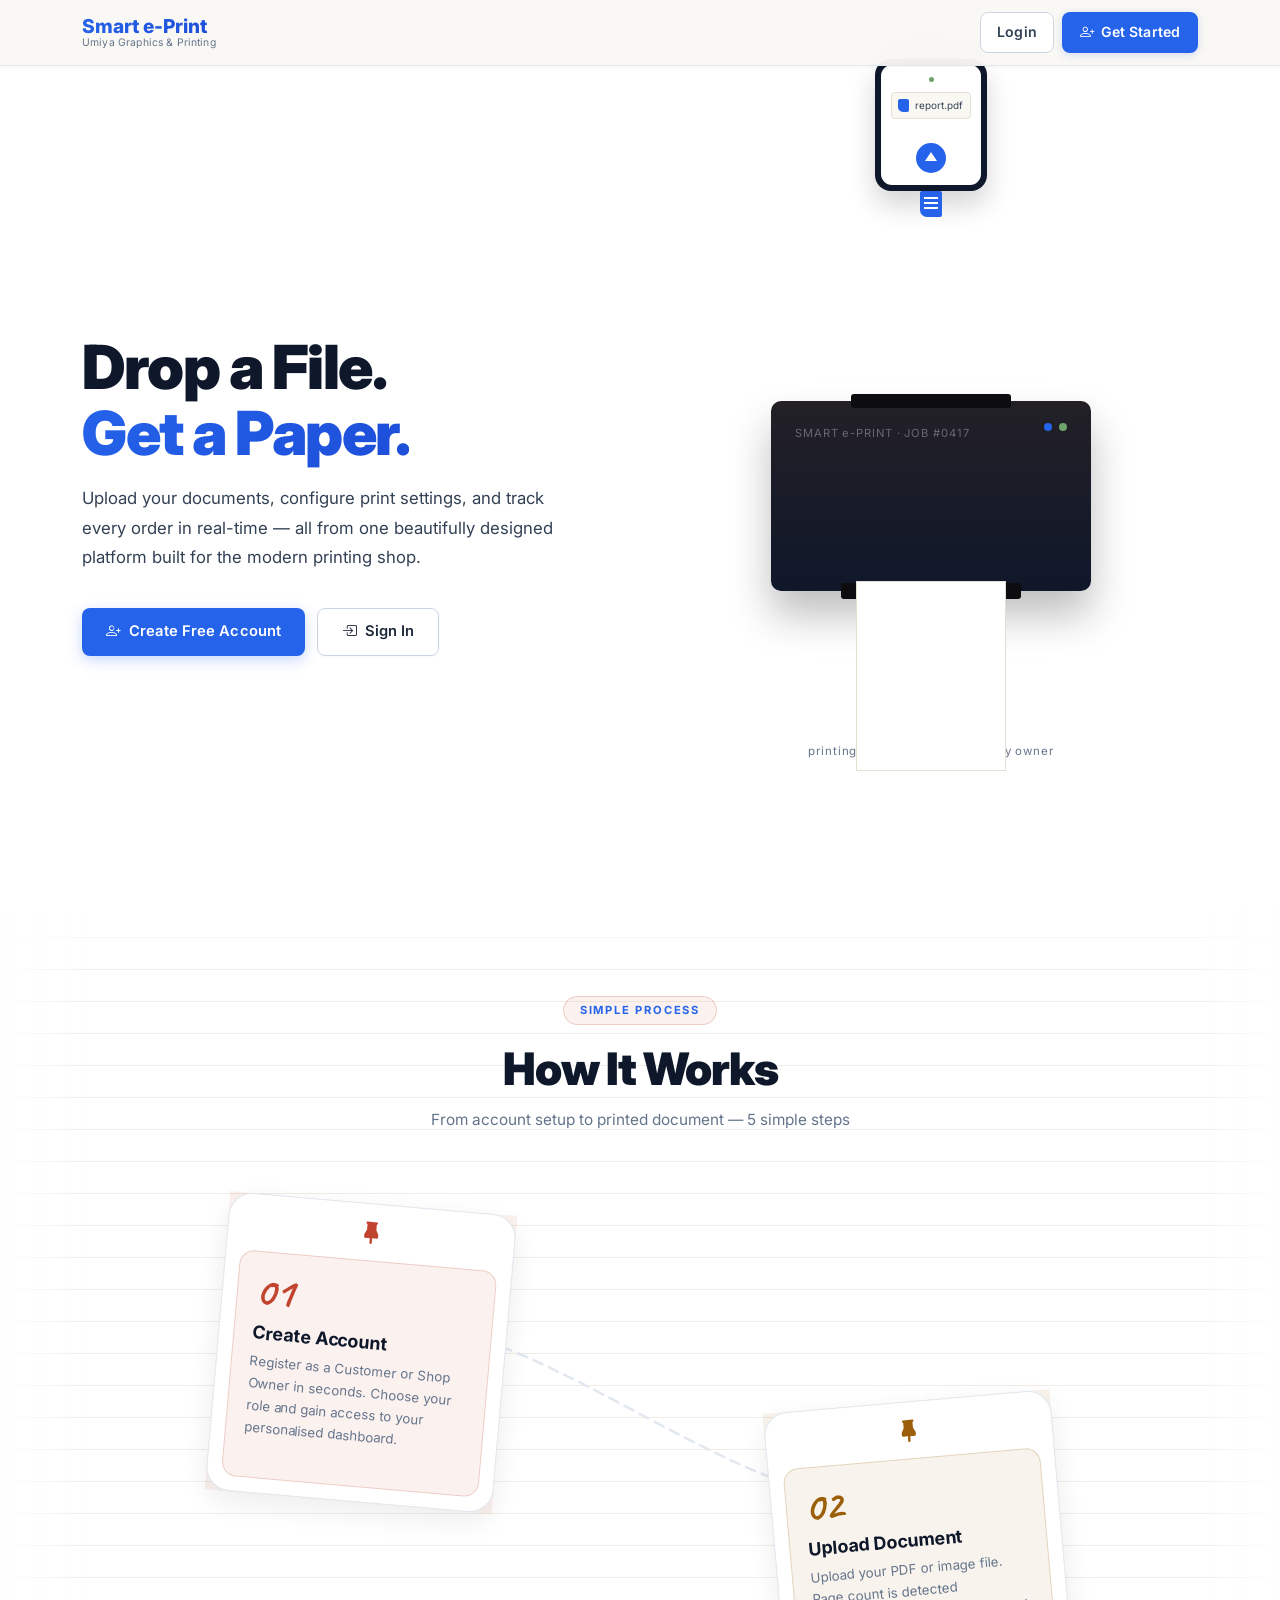
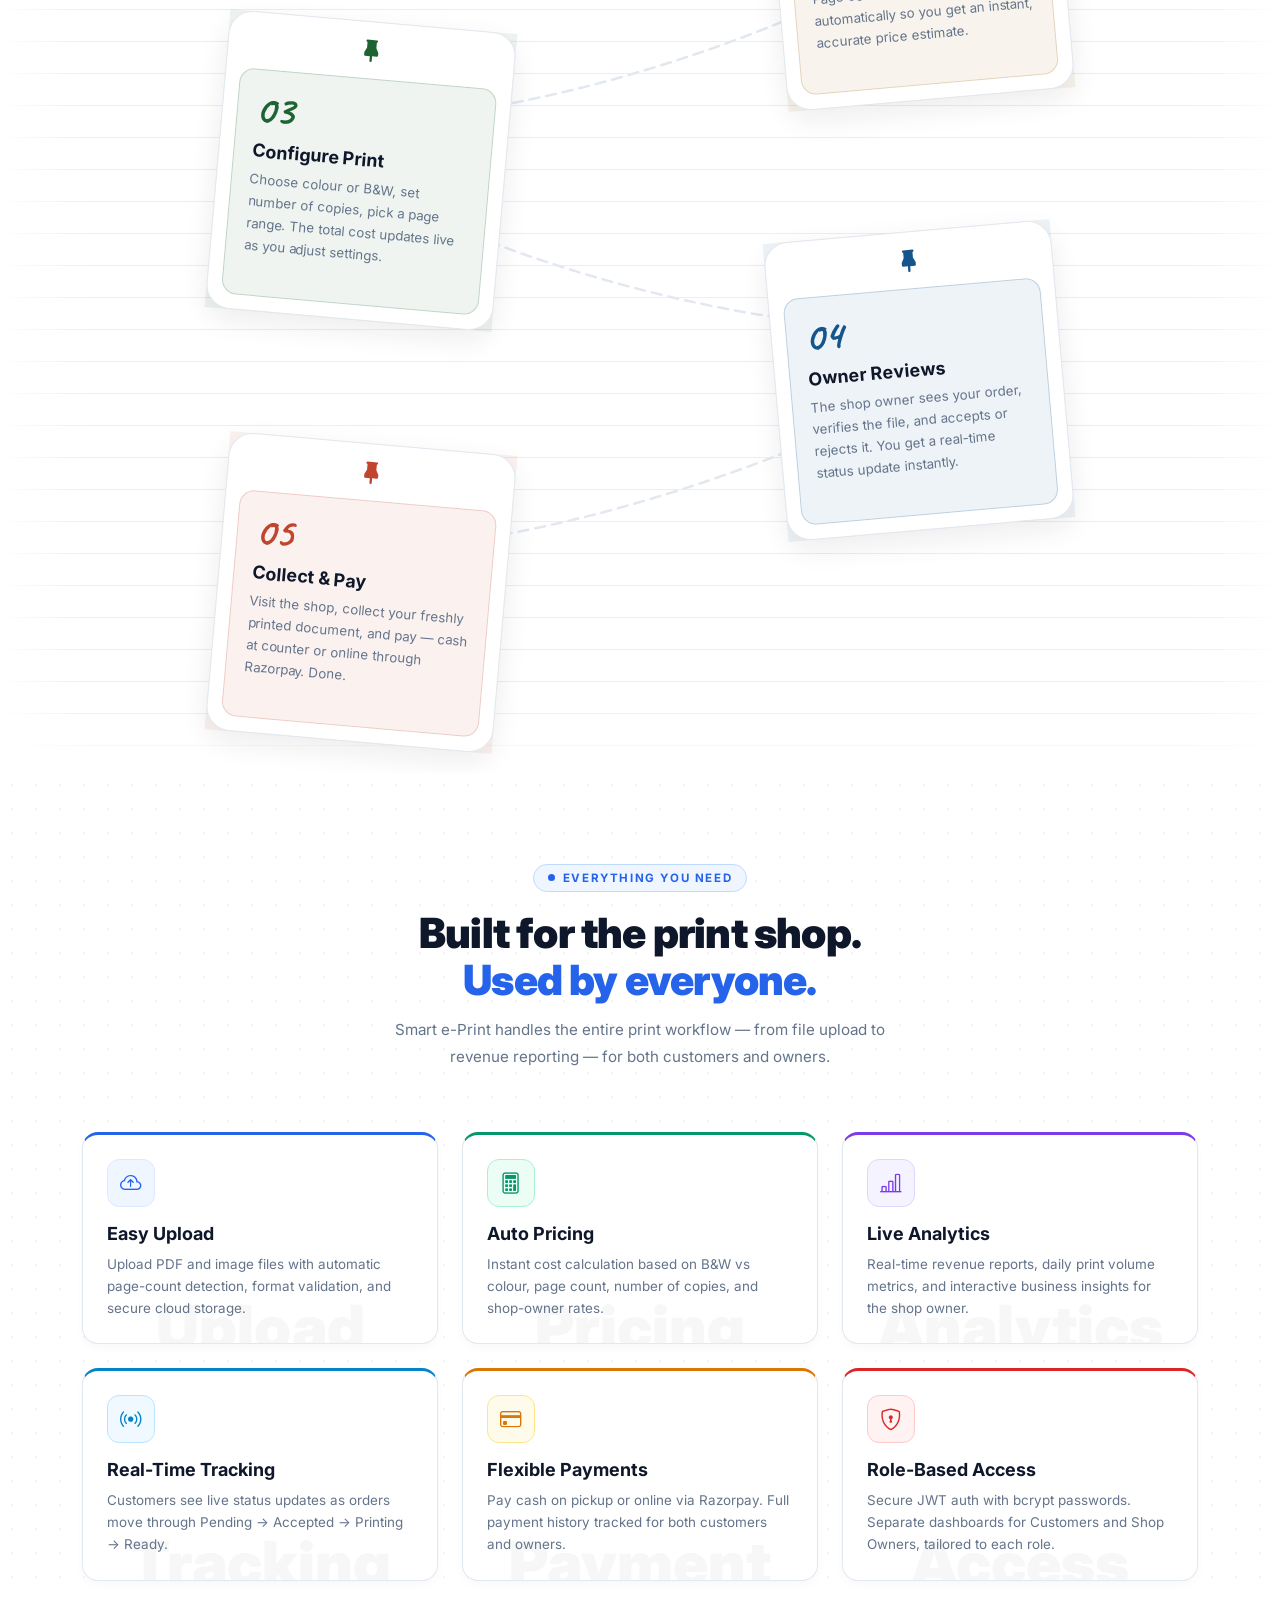
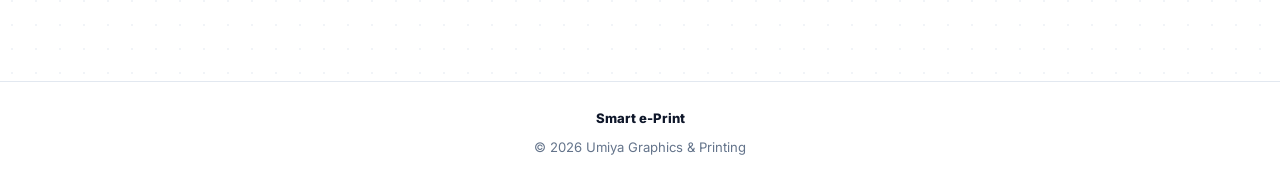
==== commit 2b52c26b: "UI Changed" ====
--- a/frontend/index.html
+++ b/frontend/index.html
@@ -34,7 +34,6 @@
       <div class="d-flex align-items-center justify-content-between w-100">
 
         <a href="index.html" class="navbar-brand-custom">
-          <div class="brand-logo"></div>
           <div class="brand-name-wrap">
             <span class="brand-name-main gradient-text">Smart e-Print</span>
             <span class="brand-name-sub">Umiya Graphics &amp; Printing</span>
@@ -260,12 +259,12 @@
       <div class="row g-4">
 
         <div class="col-md-6 col-lg-4">
-          <div class="kpi-card" style="border-top-color:#17151A;">
-            <div class="kpi-card-inner">
-              <div class="kpi-card-grid-texture"></div>
-              <div class="kpi-card-content">
-                <div class="kpi-card-header">
-                  <div class="kpi-icon-wrap">
+          <div class="kpi-card" style="border-top-color:#2563eb;">
+            <div class="kpi-card-inner">
+              <div class="kpi-card-grid-texture"></div>
+              <div class="kpi-card-content">
+                <div class="kpi-card-header">
+                  <div class="kpi-icon-wrap" style="background:#eff6ff;color:#2563eb;border-color:#dbeafe;">
                     <i class="bi bi-cloud-arrow-up"></i>
                   </div>
                 </div>
@@ -280,12 +279,12 @@
         </div>
 
         <div class="col-md-6 col-lg-4">
-          <div class="kpi-card" style="border-top-color:#17151A;">
-            <div class="kpi-card-inner">
-              <div class="kpi-card-grid-texture"></div>
-              <div class="kpi-card-content">
-                <div class="kpi-card-header">
-                  <div class="kpi-icon-wrap">
+          <div class="kpi-card" style="border-top-color:#059669;">
+            <div class="kpi-card-inner">
+              <div class="kpi-card-grid-texture"></div>
+              <div class="kpi-card-content">
+                <div class="kpi-card-header">
+                  <div class="kpi-icon-wrap" style="background:#ecfdf5;color:#059669;border-color:#a7f3d0;">
                     <i class="bi bi-calculator"></i>
                   </div>
                 </div>
@@ -300,12 +299,12 @@
         </div>
 
         <div class="col-md-6 col-lg-4">
-          <div class="kpi-card" style="border-top-color:#17151A;">
-            <div class="kpi-card-inner">
-              <div class="kpi-card-grid-texture"></div>
-              <div class="kpi-card-content">
-                <div class="kpi-card-header">
-                  <div class="kpi-icon-wrap">
+          <div class="kpi-card" style="border-top-color:#7c3aed;">
+            <div class="kpi-card-inner">
+              <div class="kpi-card-grid-texture"></div>
+              <div class="kpi-card-content">
+                <div class="kpi-card-header">
+                  <div class="kpi-icon-wrap" style="background:#f5f3ff;color:#7c3aed;border-color:#ddd6fe;">
                     <i class="bi bi-bar-chart-line"></i>
                   </div>
                 </div>
@@ -320,12 +319,12 @@
         </div>
 
         <div class="col-md-6 col-lg-4">
-          <div class="kpi-card" style="border-top-color:#17151A;">
-            <div class="kpi-card-inner">
-              <div class="kpi-card-grid-texture"></div>
-              <div class="kpi-card-content">
-                <div class="kpi-card-header">
-                  <div class="kpi-icon-wrap">
+          <div class="kpi-card" style="border-top-color:#0284c7;">
+            <div class="kpi-card-inner">
+              <div class="kpi-card-grid-texture"></div>
+              <div class="kpi-card-content">
+                <div class="kpi-card-header">
+                  <div class="kpi-icon-wrap" style="background:#f0f9ff;color:#0284c7;border-color:#bae6fd;">
                     <i class="bi bi-broadcast"></i>
                   </div>
                 </div>
@@ -340,12 +339,12 @@
         </div>
 
         <div class="col-md-6 col-lg-4">
-          <div class="kpi-card" style="border-top-color:#17151A;">
-            <div class="kpi-card-inner">
-              <div class="kpi-card-grid-texture"></div>
-              <div class="kpi-card-content">
-                <div class="kpi-card-header">
-                  <div class="kpi-icon-wrap">
+          <div class="kpi-card" style="border-top-color:#d97706;">
+            <div class="kpi-card-inner">
+              <div class="kpi-card-grid-texture"></div>
+              <div class="kpi-card-content">
+                <div class="kpi-card-header">
+                  <div class="kpi-icon-wrap" style="background:#fffbeb;color:#d97706;border-color:#fde68a;">
                     <i class="bi bi-credit-card"></i>
                   </div>
                 </div>
@@ -360,12 +359,12 @@
         </div>
 
         <div class="col-md-6 col-lg-4">
-          <div class="kpi-card" style="border-top-color:#17151A;">
-            <div class="kpi-card-inner">
-              <div class="kpi-card-grid-texture"></div>
-              <div class="kpi-card-content">
-                <div class="kpi-card-header">
-                  <div class="kpi-icon-wrap">
+          <div class="kpi-card" style="border-top-color:#dc2626;">
+            <div class="kpi-card-inner">
+              <div class="kpi-card-grid-texture"></div>
+              <div class="kpi-card-content">
+                <div class="kpi-card-header">
+                  <div class="kpi-icon-wrap" style="background:#fef2f2;color:#dc2626;border-color:#fecaca;">
                     <i class="bi bi-shield-lock"></i>
                   </div>
                 </div>
@@ -388,7 +387,6 @@
   <footer class="site-footer">
     <div class="container">
       <div class="d-flex align-items-center justify-content-center gap-2 mb-2">
-        <div class="brand-logo sm"></div>
         <span style="font-weight:800;color:var(--text-primary);">Smart e-Print</span>
       </div>
       <p style="margin:0;">
--- a/frontend/css/style.css
+++ b/frontend/css/style.css
@@ -1,2267 +1,2743 @@
-/* =============================================================================
-   Smart e-Print — Design System
-   Palette: Paper · Ink · Stamp Red
-   ============================================================================= */
-
-/* ── Google Font ─────────────────────────────────────────────────────────────── */
-@import url('https://fonts.googleapis.com/css2?family=Inter:wght@300;400;500;600;700;800;900&family=Caveat:wght@700&display=swap');
-
-/* ── Design Tokens ───────────────────────────────────────────────────────────── */
-:root {
-  /* ── Brand Palette ── */
-  --paper: #FAF8F3;
-  /* page background     */
-  --ink: #17151A;
-  /* primary text        */
-  --ink-soft: #3A3630;
-  /* secondary text      */
-  --stamp: #C1442E;
-  /* accent / stamp red  */
-  --stamp-dark: #8B1A10;
-  /* deep red            */
-  --stamp-light: #D4614B;
-  /* light red           */
-  --muted: #8B8680;
-  /* muted gray          */
-  --hairline: #E4DFD3;
-  /* dividers / borders  */
-
-  /* ── Semantic Aliases ── */
-  --primary: var(--stamp);
-  --primary-dark: var(--stamp-dark);
-  --primary-light: var(--stamp-light);
-  --text-primary: var(--ink);
-  --text-secondary: var(--ink-soft);
-  --text-muted: var(--muted);
-  --border: var(--hairline);
-
-  /* ── Backgrounds ── */
-  --bg-body: var(--paper);
-  --bg-white: #FFFFFF;
-  --bg-card: #FFFFFF;
-  --bg-card-hover: var(--paper);
-  --bg-input: #F5F2EC;
-  --bg-sidebar: #FFFFFF;
-
-  /* ── State colors ── */
-  --accent: #2E7D32;
-  /* success green  */
-  --danger: var(--stamp);
-  --warning: #8B5A1A;
-
-  /* ── Gradients ── */
-  --gradient: linear-gradient(135deg, var(--stamp) 0%, var(--stamp-dark) 100%);
-  --gradient-soft: linear-gradient(135deg, rgba(193, 68, 46, .07), rgba(139, 26, 16, .05));
-  --gradient-hero: linear-gradient(160deg, #fdf4f2 0%, var(--paper) 45%, #f6f2ea 100%);
-
-  /* ── Shadows ── */
-  --shadow: 0 20px 60px rgba(23, 21, 26, 0.08);
-  --shadow-card: 0 4px 24px rgba(23, 21, 26, 0.06);
-  --shadow-nav: 0 1px 0 var(--hairline), 0 4px 20px rgba(23, 21, 26, 0.04);
-  --shadow-glow: 0 0 36px rgba(193, 68, 46, 0.14);
-  --shadow-btn: 0 8px 24px rgba(193, 68, 46, 0.35);
-
-  /* ── Shape ── */
-  --radius: 16px;
-  --radius-sm: 10px;
-  --radius-lg: 24px;
-  --radius-full: 9999px;
-
-  /* ── Motion ── */
-  --ease: cubic-bezier(0.4, 0, 0.2, 1);
-  --transition: all 0.3s var(--ease);
-  --transition-fast: all 0.15s var(--ease);
-}
-
-/* ── Reset ───────────────────────────────────────────────────────────────────── */
-*,
-*::before,
-*::after {
-  box-sizing: border-box;
-  margin: 0;
-  padding: 0;
-}
-
-html {
-  scroll-behavior: smooth;
-  font-size: 16px;
-}
-
-body {
-  font-family: 'Inter', sans-serif;
-  background-color: var(--bg-body);
-  color: var(--text-primary);
-  min-height: 100vh;
-  line-height: 1.6;
-  overflow-x: hidden;
-  -webkit-font-smoothing: antialiased;
-}
-
-/* ── Scrollbar ───────────────────────────────────────────────────────────────── */
-::-webkit-scrollbar {
-  width: 6px;
-}
-
-::-webkit-scrollbar-track {
-  background: var(--paper);
-}
-
-::-webkit-scrollbar-thumb {
-  background: rgba(193, 68, 46, .3);
-  border-radius: 100px;
-}
-
-::-webkit-scrollbar-thumb:hover {
-  background: rgba(193, 68, 46, .5);
-}
-
-/* ============================================================================
-   BACKGROUND
-   ============================================================================ */
-.bg-animated {
-  position: fixed;
-  inset: 0;
-  z-index: -1;
-  background: var(--gradient-hero);
-}
-
-.orb {
-  position: fixed;
-  border-radius: 50%;
-  filter: blur(100px);
-  pointer-events: none;
-  z-index: -1;
-}
-
-.orb-1 {
-  width: 600px;
-  height: 600px;
-  background: rgba(193, 68, 46, .06);
-  top: -200px;
-  left: -200px;
-  animation: orbFloat 12s ease-in-out infinite;
-}
-
-.orb-2 {
-  width: 500px;
-  height: 500px;
-  background: rgba(139, 26, 16, .04);
-  bottom: -150px;
-  right: -150px;
-  animation: orbFloat 16s ease-in-out infinite reverse;
-}
-
-.orb-3 {
-  width: 350px;
-  height: 350px;
-  background: rgba(228, 223, 211, .5);
-  top: 50%;
-  left: 55%;
-  animation: orbFloat 20s ease-in-out infinite;
-}
-
-@keyframes orbFloat {
-
-  0%,
-  100% {
-    transform: translate(0, 0) scale(1);
-  }
-
-  33% {
-    transform: translate(20px, -15px) scale(1.03);
-  }
-
-  66% {
-    transform: translate(-15px, 20px) scale(0.98);
-  }
-}
-
-/* ============================================================================
-   UTILITY
-   ============================================================================ */
-.gradient-text {
-  background: var(--gradient);
-  -webkit-background-clip: text;
-  -webkit-text-fill-color: transparent;
-  background-clip: text;
-}
-
-/* ============================================================================
-   LOGO — Blank Placeholder
-   ============================================================================ */
-.brand-logo {
-  width: 38px;
-  height: 38px;
-  border: 2px dashed rgba(193, 68, 46, .4);
-  border-radius: 11px;
-  background: rgba(193, 68, 46, .05);
-  flex-shrink: 0;
-  display: flex;
-  align-items: center;
-  justify-content: center;
-}
-
-.brand-logo.lg {
-  width: 56px;
-  height: 56px;
-  border-radius: 14px;
-  margin: 0 auto;
-}
-
-.brand-logo.sm {
-  width: 28px;
-  height: 28px;
-  border-radius: 8px;
-}
-
-/* ============================================================================
-   CARDS
-   ============================================================================ */
-.glass-card {
-  background: var(--bg-card);
-  border: 1px solid var(--hairline);
-  border-radius: var(--radius-lg);
-  box-shadow: var(--shadow-card);
-  transition: var(--transition);
-}
-
-.glass-card:hover {
-  box-shadow: var(--shadow);
-}
-
-/* ============================================================================
-   BUTTONS
-   ============================================================================ */
-.btn-gradient {
-  background: #17151A;
-  color: #fff;
-  border: none;
-  border-radius: var(--radius-sm);
-  padding: 12px 26px;
-  font-family: 'Inter', sans-serif;
-  font-weight: 600;
-  font-size: 0.93rem;
-  letter-spacing: 0.2px;
-  cursor: pointer;
-  text-decoration: none;
-  display: inline-flex;
-  align-items: center;
-  gap: 8px;
-  position: relative;
-  overflow: hidden;
-  transition: var(--transition);
-}
-
-.btn-gradient::after {
-  content: '';
-  position: absolute;
-  inset: 0;
-  background: rgba(255, 255, 255, 0.08);
-  opacity: 0;
-  transition: var(--transition-fast);
-}
-
-.btn-gradient:hover {
-  transform: translateY(-2px);
-  box-shadow: 0 6px 20px rgba(23, 21, 26, .30);
-  color: #fff;
-  background: #2e2b33;
-}
-
-.btn-gradient:hover::after {
-  opacity: 1;
-}
-
-.btn-gradient:active {
-  transform: translateY(0);
-  box-shadow: none;
-}
-
-.btn-gradient.w-100 {
-  justify-content: center;
-}
-
-.btn-outline-glass {
-  background: var(--bg-white);
-  color: var(--ink);
-  border: 1.5px solid var(--hairline);
-  border-radius: var(--radius-sm);
-  padding: 11px 24px;
-  font-family: 'Inter', sans-serif;
-  font-weight: 500;
-  font-size: 0.93rem;
-  cursor: pointer;
-  text-decoration: none;
-  display: inline-flex;
-  align-items: center;
-  gap: 8px;
-  transition: var(--transition);
-  box-shadow: 0 1px 4px rgba(23, 21, 26, .05);
-}
-
-.btn-outline-glass:hover {
-  background: var(--paper);
-  border-color: rgba(193, 68, 46, .4);
-  color: var(--stamp);
-  transform: translateY(-2px);
-  box-shadow: 0 4px 12px rgba(193, 68, 46, .12);
-}
-
-.btn-outline-glass.w-100 {
-  justify-content: center;
-}
-
-/* Loading state */
-.btn-loading {
-  pointer-events: none;
-  opacity: 0.7;
-}
-
-.btn-loading::before {
-  content: '';
-  position: absolute;
-  width: 18px;
-  height: 18px;
-  border: 2px solid rgba(255, 255, 255, .35);
-  border-top-color: #fff;
-  border-radius: 50%;
-  animation: spin .65s linear infinite;
-}
-
-@keyframes spin {
-  to {
-    transform: rotate(360deg);
-  }
-}
-
-/* ============================================================================
-   FORM INPUTS (Floating Label)
-   ============================================================================ */
-.form-floating-custom {
-  position: relative;
-  margin-bottom: 18px;
-}
-
-.form-floating-custom input {
-  width: 100%;
-  background: var(--bg-input);
-  border: 1.5px solid var(--hairline);
-  border-radius: var(--radius-sm);
-  padding: 22px 16px 8px;
-  color: var(--ink);
-  font-family: 'Inter', sans-serif;
-  font-size: 0.95rem;
-  outline: none;
-  transition: var(--transition);
-}
-
-.form-floating-custom input:focus {
-  border-color: var(--stamp);
-  box-shadow: 0 0 0 3px rgba(193, 68, 46, .10);
-  background: #fff;
-}
-
-.form-floating-custom input::placeholder {
-  color: transparent;
-}
-
-.form-floating-custom label {
-  position: absolute;
-  top: 50%;
-  left: 16px;
-  transform: translateY(-50%);
-  color: var(--muted);
-  font-size: 0.9rem;
-  pointer-events: none;
-  transition: var(--transition);
-  white-space: nowrap;
-}
-
-.form-floating-custom input:focus~label,
-.form-floating-custom input:not(:placeholder-shown)~label {
-  top: 12px;
-  transform: none;
-  font-size: 0.7rem;
-  color: var(--stamp);
-  letter-spacing: 0.3px;
-  font-weight: 600;
-}
-
-/* Password wrapper */
-.password-wrapper {
-  position: relative;
-}
-
-.password-toggle {
-  position: absolute;
-  right: 14px;
-  top: 50%;
-  transform: translateY(-50%);
-  background: none;
-  border: none;
-  color: var(--muted);
-  cursor: pointer;
-  padding: 4px;
-  font-size: 1rem;
-  line-height: 1;
-  transition: color 0.2s;
-  z-index: 2;
-}
-
-.password-toggle:hover {
-  color: var(--stamp);
-}
-
-/* ============================================================================
-   ROLE SELECTOR (Register Page)
-   ============================================================================ */
-.role-section-label {
-  font-size: 0.75rem;
-  font-weight: 700;
-  letter-spacing: 0.8px;
-  text-transform: uppercase;
-  color: var(--muted);
-  margin-bottom: 10px;
-  display: block;
-}
-
-.role-selector {
-  display: grid;
-  grid-template-columns: 1fr 1fr;
-  gap: 12px;
-  margin-bottom: 22px;
-}
-
-.role-card {
-  background: var(--bg-input);
-  border: 2px solid var(--hairline);
-  border-radius: var(--radius);
-  padding: 20px 16px;
-  text-align: center;
-  cursor: pointer;
-  transition: var(--transition);
-  position: relative;
-  overflow: hidden;
-  user-select: none;
-}
-
-.role-card:hover {
-  border-color: rgba(193, 68, 46, .4);
-  background: #fdf6f4;
-}
-
-.role-card.selected {
-  border-color: var(--stamp);
-  background: #fdf1ee;
-  box-shadow: 0 0 0 3px rgba(193, 68, 46, .08);
-}
-
-.role-check {
-  position: absolute;
-  top: 8px;
-  right: 10px;
-  width: 20px;
-  height: 20px;
-  background: var(--gradient);
-  border-radius: 50%;
-  display: flex;
-  align-items: center;
-  justify-content: center;
-  font-size: 0.65rem;
-  color: #fff;
-  opacity: 0;
-  transform: scale(0.5);
-  transition: var(--transition);
-}
-
-.role-card.selected .role-check {
-  opacity: 1;
-  transform: scale(1);
-}
-
-.role-icon {
-  font-size: 2.2rem;
-  margin-bottom: 8px;
-  display: block;
-}
-
-.role-name {
-  font-weight: 700;
-  font-size: 0.92rem;
-  margin-bottom: 4px;
-  color: var(--ink);
-}
-
-.role-desc {
-  font-size: 0.74rem;
-  color: var(--muted);
-  line-height: 1.4;
-}
-
-/* ============================================================================
-   NAVBAR
-   ============================================================================ */
-.navbar-custom {
-  background: rgba(250, 248, 243, 0.92);
-  backdrop-filter: blur(20px);
-  -webkit-backdrop-filter: blur(20px);
-  border-bottom: 1px solid var(--hairline);
-  box-shadow: var(--shadow-nav);
-  padding: 12px 0;
-  position: sticky;
-  top: 0;
-  z-index: 1000;
-}
-
-.navbar-brand-custom {
-  font-weight: 800;
-  font-size: 1.3rem;
-  text-decoration: none;
-  color: var(--ink);
-  display: inline-flex;
-  align-items: center;
-  gap: 10px;
-  transition: var(--transition-fast);
-}
-
-.navbar-brand-custom:hover {
-  opacity: 0.8;
-}
-
-.brand-name-wrap {
-  display: flex;
-  flex-direction: column;
-  line-height: 1.15;
-}
-
-.brand-name-main {
-  font-size: 1.2rem;
-  font-weight: 800;
-  line-height: 1.1;
-}
-
-.brand-name-sub {
-  font-size: 0.65rem;
-  font-weight: 400;
-  color: var(--muted);
-  letter-spacing: 0.15px;
-}
-
-/* ============================================================================
-   AUTH PAGES
-   ============================================================================ */
-.auth-page-wrap {
-  min-height: 100vh;
-  display: flex;
-  align-items: center;
-  justify-content: center;
-  padding: 40px 16px;
-}
-
-.auth-card {
-  width: 100%;
-  max-width: 460px;
-  padding: 40px 36px;
-}
-
-.auth-logo {
-  text-align: center;
-  margin-bottom: 28px;
-}
-
-.auth-logo .brand-name {
-  font-size: 1.5rem;
-  font-weight: 800;
-  margin-top: 10px;
-  line-height: 1.1;
-}
-
-.auth-logo .brand-sub {
-  font-size: 0.78rem;
-  color: var(--muted);
-  margin-top: 4px;
-}
-
-.auth-heading {
-  font-size: 1.4rem;
-  font-weight: 700;
-  margin-bottom: 4px;
-  color: var(--ink);
-}
-
-.auth-subheading {
-  color: var(--muted);
-  font-size: 0.88rem;
-  margin-bottom: 26px;
-}
-
-.auth-link-text {
-  text-align: center;
-  font-size: 0.87rem;
-  color: var(--muted);
-  margin: 0;
-}
-
-.auth-link-text a {
-  color: var(--stamp);
-  font-weight: 600;
-  text-decoration: none;
-  transition: color 0.2s;
-}
-
-.auth-link-text a:hover {
-  color: var(--stamp-dark);
-}
-
-.auth-divider {
-  display: flex;
-  align-items: center;
-  gap: 12px;
-  color: var(--muted);
-  font-size: 0.78rem;
-  margin: 20px 0;
-}
-
-.auth-divider::before,
-.auth-divider::after {
-  content: '';
-  flex: 1;
-  height: 1px;
-  background: var(--hairline);
-}
-
-/* ============================================================================
-   ALERT / ERROR MESSAGES
-   ============================================================================ */
-.form-alert {
-  border-radius: var(--radius-sm);
-  padding: 12px 14px;
-  font-size: 0.84rem;
-  margin-bottom: 16px;
-  display: none;
-  align-items: center;
-  gap: 10px;
-  line-height: 1.4;
-}
-
-.form-alert.error {
-  background: #FDF2F0;
-  border: 1px solid #EFC3BB;
-  color: var(--stamp-dark);
-  display: flex;
-}
-
-.form-alert.success {
-  background: #F0FAF1;
-  border: 1px solid #B6E5BB;
-  color: #1B5E20;
-  display: flex;
-}
-
-/* ============================================================================
-   HERO SECTION
-   ============================================================================ */
-.hero-section {
-  min-height: calc(100vh - 65px);
-  display: flex;
-  align-items: center;
-  padding: 80px 0 60px;
-}
-
-.hero-title {
-  font-size: clamp(2.4rem, 5.5vw, 3.8rem);
-  font-weight: 900;
-  line-height: 1.08;
-  letter-spacing: -1.5px;
-  margin-bottom: 18px;
-  color: var(--ink);
-}
-
-.hero-subtitle {
-  font-size: 1.05rem;
-  color: var(--ink-soft);
-  line-height: 1.75;
-  max-width: 500px;
-  margin-bottom: 36px;
-}
-
-.hero-cta {
-  display: flex;
-  gap: 12px;
-  flex-wrap: wrap;
-}
-
-/* ============================================================================
-   FEATURES
-   ============================================================================ */
-.feature-card {
-  background: var(--bg-white);
-  border: 1px solid var(--hairline);
-  border-radius: var(--radius);
-  padding: 28px 24px;
-  text-align: center;
-  box-shadow: 0 2px 12px rgba(23, 21, 26, .04);
-  transition: var(--transition);
-  height: 100%;
-}
-
-.feature-card:hover {
-  border-color: rgba(193, 68, 46, .3);
-  box-shadow: var(--shadow-glow), var(--shadow-card);
-  transform: translateY(-6px);
-}
-
-.feature-icon-wrap {
-  width: 58px;
-  height: 58px;
-  background: rgba(193, 68, 46, .06);
-  border: 1px solid rgba(193, 68, 46, .14);
-  border-radius: 14px;
-  display: flex;
-  align-items: center;
-  justify-content: center;
-  font-size: 1.55rem;
-  margin: 0 auto 16px;
-  transition: var(--transition);
-}
-
-.feature-card:hover .feature-icon-wrap {
-  transform: scale(1.08) rotate(-3deg);
-}
-
-.feature-title {
-  font-weight: 700;
-  font-size: 1rem;
-  margin-bottom: 8px;
-  color: var(--ink);
-}
-
-.feature-desc {
-  font-size: 0.84rem;
-  color: var(--muted);
-  line-height: 1.65;
-}
-
-/* ============================================================================
-   ROLE BADGE
-   ============================================================================ */
-.role-badge {
-  display: inline-flex;
-  align-items: center;
-  gap: 5px;
-  padding: 3px 10px;
-  border-radius: var(--radius-full);
-  font-size: 0.7rem;
-  font-weight: 700;
-  text-transform: uppercase;
-  letter-spacing: 0.6px;
-}
-
-.role-badge.customer {
-  background: #FEF9EC;
-  color: #78500A;
-  border: 1px solid #F2DFA0;
-}
-
-.role-badge.owner {
-  background: #FDF1EE;
-  color: var(--stamp-dark);
-  border: 1px solid #EFC3BB;
-}
-
-/* ============================================================================
-   DASHBOARD LAYOUT
-   ============================================================================ */
-.sidebar {
-  width: 256px;
-  min-height: 100vh;
-  background: var(--bg-sidebar);
-  border-right: 1px solid var(--hairline);
-  box-shadow: 2px 0 16px rgba(23, 21, 26, .04);
-  position: fixed;
-  top: 0;
-  left: 0;
-  display: flex;
-  flex-direction: column;
-  z-index: 100;
-  transition: transform 0.3s var(--ease);
-}
-
-.sidebar-header {
-  padding: 18px 20px 16px;
-  border-bottom: 1px solid var(--hairline);
-  background: var(--bg-white);
-}
-
-.sidebar-nav {
-  list-style: none;
-  padding: 14px 12px;
-  flex: 1;
-}
-
-.sidebar-nav li {
-  margin-bottom: 2px;
-}
-
-.sidebar-nav li a {
-  display: flex;
-  align-items: center;
-  gap: 11px;
-  padding: 10px 14px;
-  border-radius: var(--radius-sm);
-  color: var(--muted);
-  text-decoration: none;
-  font-size: 0.88rem;
-  font-weight: 500;
-  transition: var(--transition-fast);
-}
-
-.sidebar-nav li a i {
-  font-size: 1rem;
-  flex-shrink: 0;
-}
-
-.sidebar-nav li a:hover {
-  background: rgba(193, 68, 46, .05);
-  color: var(--stamp);
-}
-
-.sidebar-nav li a.active {
-  background: rgba(193, 68, 46, .08);
-  color: var(--stamp);
-  font-weight: 600;
-}
-
-.sidebar-nav .nav-label {
-  font-size: 0.68rem;
-  font-weight: 700;
-  letter-spacing: 0.8px;
-  text-transform: uppercase;
-  color: var(--hairline);
-  padding: 14px 14px 4px;
-  color: rgba(139, 134, 128, .7);
-}
-
-.nav-disabled {
-  opacity: 0.4 !important;
-  cursor: not-allowed !important;
-  pointer-events: none;
-}
-
-.sidebar-footer {
-  padding: 14px;
-  border-top: 1px solid var(--hairline);
-}
-
-.sidebar-user {
-  display: flex;
-  align-items: center;
-  gap: 10px;
-  padding: 10px 12px;
-  border-radius: var(--radius-sm);
-  background: var(--bg-input);
-  margin-bottom: 10px;
-  border: 1px solid var(--hairline);
-}
-
-.user-avatar {
-  width: 36px;
-  height: 36px;
-  background: var(--gradient);
-  border-radius: 50%;
-  display: flex;
-  align-items: center;
-  justify-content: center;
-  font-weight: 800;
-  font-size: 0.9rem;
-  flex-shrink: 0;
-  color: #fff;
-}
-
-.user-info {
-  min-width: 0;
-  flex: 1;
-}
-
-.user-name {
-  font-size: 0.85rem;
-  font-weight: 600;
-  color: var(--ink);
-  white-space: nowrap;
-  overflow: hidden;
-  text-overflow: ellipsis;
-}
-
-.user-role-label {
-  font-size: 0.68rem;
-  color: var(--stamp);
-  text-transform: uppercase;
-  letter-spacing: 0.5px;
-  font-weight: 600;
-}
-
-.main-content {
-  margin-left: 256px;
-  padding: 36px 40px;
-  min-height: 100vh;
-  background: var(--bg-body);
-}
-
-/* Dashboard top header */
-.dash-header {
-  display: flex;
-  align-items: flex-start;
-  justify-content: space-between;
-  margin-bottom: 32px;
-  flex-wrap: wrap;
-  gap: 12px;
-}
-
-.dash-title {
-  font-size: 1.75rem;
-  font-weight: 800;
-  margin-bottom: 3px;
-  color: var(--ink);
-}
-
-.dash-subtitle {
-  color: var(--muted);
-  font-size: 0.9rem;
-}
-
-/* Stat card */
-.stat-card {
-  background: var(--bg-white);
-  border: 1px solid var(--hairline);
-  border-radius: var(--radius);
-  padding: 24px;
-  box-shadow: 0 2px 12px rgba(23, 21, 26, .04);
-  transition: var(--transition);
-  height: 100%;
-}
-
-.stat-card:hover {
-  border-color: rgba(193, 68, 46, .25);
-  transform: translateY(-4px);
-  box-shadow: var(--shadow-card);
-}
-
-.stat-icon-wrap {
-  width: 46px;
-  height: 46px;
-  border-radius: 12px;
-  display: flex;
-  align-items: center;
-  justify-content: center;
-  font-size: 1.3rem;
-  margin-bottom: 14px;
-}
-
-.stat-value {
-  font-size: 1.9rem;
-  font-weight: 800;
-  margin-bottom: 4px;
-  line-height: 1;
-  color: var(--ink);
-}
-
-.stat-label {
-  color: var(--muted);
-  font-size: 0.82rem;
-  font-weight: 500;
-}
-
-.stat-change {
-  font-size: 0.78rem;
-  margin-top: 8px;
-}
-
-.stat-change.positive {
-  color: #2E7D32;
-}
-
-.stat-change.neutral {
-  color: var(--muted);
-}
-
-/* Coming soon banner */
-.coming-soon {
-  background: rgba(193, 68, 46, .03);
-  border: 1px solid rgba(193, 68, 46, .12);
-  border-radius: var(--radius-lg);
-  padding: 48px 36px;
-  text-align: center;
-  margin-top: 28px;
-}
-
-.coming-soon .cs-emoji {
-  font-size: 3rem;
-  display: block;
-  margin-bottom: 14px;
-}
-
-.coming-soon h3 {
-  font-size: 1.25rem;
-  font-weight: 700;
-  margin-bottom: 8px;
-  color: var(--ink);
-}
-
-.coming-soon p {
-  color: var(--muted);
-  font-size: 0.88rem;
-  line-height: 1.7;
-  max-width: 500px;
-  margin: 0 auto;
-}
-
-.coming-soon .cs-tags {
-  margin-top: 20px;
-  display: flex;
-  flex-wrap: wrap;
-  gap: 8px;
-  justify-content: center;
-}
-
-/* ============================================================================
-   TOAST NOTIFICATIONS
-   ============================================================================ */
-#toastContainer {
-  position: fixed;
-  top: 20px;
-  right: 20px;
-  z-index: 9999;
-  display: flex;
-  flex-direction: column;
-  gap: 10px;
-  pointer-events: none;
-}
-
-.toast-item {
-  background: var(--bg-white);
-  border: 1px solid var(--hairline);
-  border-radius: var(--radius-sm);
-  padding: 13px 16px;
-  box-shadow: 0 8px 30px rgba(23, 21, 26, .10);
-  display: flex;
-  align-items: center;
-  gap: 10px;
-  min-width: 260px;
-  max-width: 340px;
-  font-size: 0.85rem;
-  color: var(--ink);
-  animation: toastIn .35s var(--ease) forwards;
-  pointer-events: all;
-}
-
-.toast-item.success {
-  border-left: 3px solid #2E7D32;
-}
-
-.toast-item.error {
-  border-left: 3px solid var(--stamp);
-}
-
-.toast-item.info {
-  border-left: 3px solid var(--muted);
-}
-
-.toast-icon {
-  font-size: 1rem;
-  flex-shrink: 0;
-}
-
-@keyframes toastIn {
-  from {
-    transform: translateX(110%);
-    opacity: 0;
-  }
-
-  to {
-    transform: translateX(0);
-    opacity: 1;
-  }
-}
-
-@keyframes toastOut {
-  from {
-    transform: translateX(0);
-    opacity: 1;
-  }
-
-  to {
-    transform: translateX(110%);
-    opacity: 0;
-  }
-}
-
-/* ============================================================================
-   FOOTER
-   ============================================================================ */
-.site-footer {
-  border-top: 1px solid var(--hairline);
-  padding: 26px 0;
-  text-align: center;
-  color: var(--muted);
-  font-size: 0.82rem;
-  background: var(--bg-white);
-}
-
-/* ============================================================================
-   PROGRESS BAR
-   ============================================================================ */
-.progress {
-  background: var(--bg-input) !important;
-  border-radius: var(--radius-full) !important;
-}
-
-.progress-bar {
-  background: var(--gradient) !important;
-  border-radius: var(--radius-full) !important;
-}
-
-/* ============================================================================
-   RESPONSIVE
-   ============================================================================ */
-@media (max-width: 991px) {
-  .hero-section {
-    padding: 60px 0 50px;
-  }
-
-  .main-content {
-    margin-left: 0;
-    padding: 24px 20px;
-  }
-
-  .sidebar {
-    transform: translateX(-100%);
-  }
-
-  .sidebar.open {
-    transform: translateX(0);
-  }
-}
-
-@media (max-width: 767px) {
-  .hero-title {
-    letter-spacing: -0.5px;
-  }
-
-  .auth-card {
-    padding: 28px 20px;
-  }
-
-  .role-selector {
-    grid-template-columns: 1fr;
-  }
-
-  .coming-soon {
-    padding: 36px 20px;
-  }
-}
-
-/* ============================================================================
-   HOW IT WORKS
-   ============================================================================ */
-
-.hiw-section {
-  position: relative;
-  padding: 90px 0 110px;
-  background: var(--paper);
-  overflow: hidden;
-}
-
-/* Ruled-paper lines */
-.hiw-section::before {
-  content: '';
-  position: absolute;
-  inset: 0;
-  background-image: repeating-linear-gradient(to bottom,
-      transparent,
-      transparent 31px,
-      rgba(228, 223, 211, .55) 31px,
-      rgba(228, 223, 211, .55) 32px);
-  pointer-events: none;
-  z-index: 0;
-}
-
-/* Fade edges so lines don't bleed to border */
-.hiw-section::after {
-  content: '';
-  position: absolute;
-  inset: 0;
-  background:
-    linear-gradient(to right, var(--paper) 0%, transparent 7%, transparent 93%, var(--paper) 100%),
-    linear-gradient(to bottom, var(--paper) 0%, transparent 5%, transparent 95%, var(--paper) 100%);
-  pointer-events: none;
-  z-index: 1;
-}
-
-.hiw-section .container {
-  position: relative;
-  z-index: 2;
-}
-
-/* ── Section header ── */
-.hiw-header {
-  margin-bottom: 70px;
-}
-
-.hiw-label {
-  display: inline-block;
-  font-size: 0.7rem;
-  font-weight: 700;
-  letter-spacing: 1.8px;
-  text-transform: uppercase;
-  color: var(--stamp);
-  background: rgba(193, 68, 46, .07);
-  border: 1px solid rgba(193, 68, 46, .22);
-  border-radius: var(--radius-full);
-  padding: 5px 16px;
-  margin-bottom: 18px;
-}
-
-.hiw-title {
-  font-size: clamp(1.9rem, 4vw, 2.8rem);
-  font-weight: 900;
-  letter-spacing: -1px;
-  color: var(--ink);
-  margin-bottom: 10px;
-}
-
-.hiw-subtitle {
-  color: var(--muted);
-  font-size: 0.96rem;
-  line-height: 1.7;
-  max-width: 420px;
-  margin: 0 auto;
-}
-
-/* ── Stage — card layout area ── */
-.hiw-stage {
-  position: relative;
-  display: flex;
-  flex-direction: column;
-  align-items: center;
-  gap: 32px;
-  max-width: 920px;
-  margin: 0 auto;
-}
-
-/* ── SVG connecting path (desktop only) ── */
-.hiw-svg {
-  display: none;
-  position: absolute;
-  top: 0;
-  left: 0;
-  width: 100%;
-  height: 100%;
-  pointer-events: none;
-  overflow: visible;
-  z-index: 0;
-}
-
-.hiw-path {
-  stroke: var(--hairline);
-  stroke-width: 2.5;
-  fill: none;
-  stroke-dasharray: 10 7;
-  stroke-linecap: round;
-  animation: dashFlow 2.8s linear infinite;
-}
-
-@keyframes dashFlow {
-  to {
-    stroke-dashoffset: -68;
-  }
-}
-
-/* ── Base card ── */
-.hiw-card {
-  position: relative;
-  width: 100%;
-  max-width: 288px;
-  z-index: 2;
-  cursor: default;
-}
-
-.hiw-card:hover .hiw-card-outer {
-  box-shadow: 0 20px 50px rgba(23, 21, 26, .14);
-}
-
-.hiw-card-outer {
-  background: #fff;
-  border: 1px solid var(--hairline);
-  border-radius: 24px;
-  padding: 14px;
-  box-shadow: 0 10px 28px rgba(23, 21, 26, .08);
-  transition: box-shadow 0.3s var(--ease);
-}
-
-/* ── Pin icon ── */
-.hiw-pin {
-  display: flex;
-  justify-content: center;
-  margin-bottom: 14px;
-}
-
-.hiw-pin svg {
-  width: 28px;
-  height: 28px;
-}
-
-/* ── Inner coloured body ── */
-.hiw-card-body {
-  border-radius: 15px;
-  padding: 18px 18px 22px;
-  border: 1px solid;
-  min-height: 175px;
-  display: flex;
-  flex-direction: column;
-}
-
-/* Theme: red (stamp) */
-.hiw-t-red {
-  background: rgba(193, 68, 46, .07);
-  border-color: rgba(193, 68, 46, .22);
-}
-
-.hiw-t-red .hiw-pin svg,
-.hiw-t-red .hiw-num {
-  color: #C1442E;
-}
-
-/* Theme: amber */
-.hiw-t-amber {
-  background: rgba(155, 95, 10, .07);
-  border-color: rgba(155, 95, 10, .22);
-}
-
-.hiw-t-amber .hiw-pin svg,
-.hiw-t-amber .hiw-num {
-  color: #9B5F0A;
-}
-
-/* Theme: green */
-.hiw-t-green {
-  background: rgba(30, 100, 50, .07);
-  border-color: rgba(30, 100, 50, .22);
-}
-
-.hiw-t-green .hiw-pin svg,
-.hiw-t-green .hiw-num {
-  color: #1E6432;
-}
-
-/* Theme: navy */
-.hiw-t-navy {
-  background: rgba(20, 85, 140, .07);
-  border-color: rgba(20, 85, 140, .22);
-}
-
-.hiw-t-navy .hiw-pin svg,
-.hiw-t-navy .hiw-num {
-  color: #14558C;
-}
-
-/* ── Step number ── */
-.hiw-num {
-  font-family: 'Caveat', 'Comic Sans MS', cursive;
-  font-size: 2.6rem;
-  font-weight: 700;
-  line-height: 1;
-  margin-bottom: 10px;
-  display: block;
-}
-
-.hiw-card-title {
-  font-size: 1.12rem;
-  font-weight: 700;
-  color: var(--ink);
-  line-height: 1.2;
-  margin-bottom: 8px;
-}
-
-.hiw-card-desc {
-  font-size: 0.83rem;
-  color: var(--muted);
-  line-height: 1.65;
-  flex: 1;
-}
-
-/* ══════════════════════════════
-   DESKTOP LAYOUT
-   ══════════════════════════════ */
-@media (min-width: 768px) {
-
-  .hiw-svg {
-    display: block;
-  }
-
-  .hiw-stage {
-    height: 1060px;
-    display: block;
-  }
-
-  .hiw-card {
-    position: absolute;
-    width: 288px;
-    transition: transform 0.32s var(--ease), z-index 0s;
-  }
-
-  /* Zigzag positions + rotation */
-  .hiw-card--1 {
-    top: 0px;
-    left: 4%;
-    transform: rotate(5deg);
-  }
-
-  .hiw-card--2 {
-    top: 198px;
-    right: 4%;
-    transform: rotate(-5deg);
-  }
-
-  .hiw-card--3 {
-    top: 418px;
-    left: 4%;
-    transform: rotate(5deg);
-  }
-
-  .hiw-card--4 {
-    top: 628px;
-    right: 4%;
-    transform: rotate(-5deg);
-  }
-
-  .hiw-card--5 {
-    top: 840px;
-    left: 4%;
-    transform: rotate(5deg);
-  }
-
-  /* Hover: keep rotation, add scale */
-  .hiw-card--1:hover {
-    transform: rotate(5deg) scale(1.06);
-    z-index: 10;
-  }
-
-  .hiw-card--2:hover {
-    transform: rotate(-5deg) scale(1.06);
-    z-index: 10;
-  }
-
-  .hiw-card--3:hover {
-    transform: rotate(5deg) scale(1.06);
-    z-index: 10;
-  }
-
-  .hiw-card--4:hover {
-    transform: rotate(-5deg) scale(1.06);
-    z-index: 10;
-  }
-
-  .hiw-card--5:hover {
-    transform: rotate(5deg) scale(1.06);
-    z-index: 10;
-  }
-}
-
-/* ============================================================================
-   PRINTER ANIMATION (Hero Right Column)
-   ============================================================================ */
-
-.printer-scene {
-  position: relative;
-  height: 700px;
-  display: flex;
-  align-items: center;
-  justify-content: center;
-}
-
-.printer-wrap {
-  position: relative;
-  width: 320px;
-  height: 530px;
-  perspective: 900px;
-}
-
-/* ── Phone: sends the file ── */
-.p-phone {
-  position: absolute;
-  left: 50%;
-  top: -172px;
-  transform: translateX(-50%);
-  width: 112px;
-  height: 132px;
-  background: var(--ink);
-  border-radius: 16px;
-  padding: 6px;
-  z-index: 4;
-  box-shadow: 0 14px 26px rgba(23, 21, 26, .18);
-}
-
-.p-screen {
-  width: 100%;
-  height: 100%;
-  background: #fff;
-  border-radius: 11px;
-  padding: 12px 10px;
-  display: flex;
-  flex-direction: column;
-  gap: 8px;
-}
-
-.p-dot {
-  width: 5px;
-  height: 5px;
-  background: #6ea36b;
-  border-radius: 50%;
-  margin: 0 auto 2px;
-}
-
-.p-file-chip {
-  display: flex;
-  align-items: center;
-  gap: 6px;
-  font-size: .62rem;
-  color: var(--ink-soft, #3A3630);
-  background: #FAF8F3;
-  border: 1px solid #E4DFD3;
-  border-radius: 4px;
-  padding: 5px 6px;
-}
-
-.p-doc-icon {
-  width: 11px;
-  height: 13px;
-  background: var(--stamp);
-  border-radius: 2px 2px 2px 5px;
-  flex-shrink: 0;
-  display: inline-block;
-}
-
-.p-send-btn {
-  margin-top: auto;
-  align-self: center;
-  width: 30px;
-  height: 30px;
-  border-radius: 50%;
-  background: var(--stamp);
-  display: flex;
-  align-items: center;
-  justify-content: center;
-  animation: pSendReady 4.2s ease infinite;
-}
-
-.p-send-btn::before {
-  content: "";
-  width: 0;
-  height: 0;
-  border-left: 6px solid transparent;
-  border-right: 6px solid transparent;
-  border-bottom: 9px solid #fff;
-  transform: translateY(-1px);
-}
-
-@keyframes pSendReady {
-
-  0%,
-  4% {
-    box-shadow: 0 0 0 0 rgba(193, 68, 46, .45);
-  }
-
-  7% {
-    box-shadow: 0 0 0 8px rgba(193, 68, 46, 0);
-  }
-
-  12%,
-  100% {
-    box-shadow: 0 0 0 0 rgba(193, 68, 46, 0);
-  }
-}
-
-/* ── Signal: travels from phone down to printer ── */
-.p-signal {
-  position: absolute;
-  left: 50%;
-  top: -40px;
-  width: 22px;
-  height: 26px;
-  transform: translate(-50%, 0);
-  will-change: transform, opacity;
-  z-index: 4;
-  animation: pSend 4.2s cubic-bezier(.45, 0, .2, 1) infinite;
-}
-
-.p-sig-doc {
-  width: 100%;
-  height: 100%;
-  background: var(--stamp);
-  border-radius: 2px 2px 2px 7px;
-  position: relative;
-}
-
-.p-sig-doc::before {
-  content: "";
-  position: absolute;
-  top: 6px;
-  left: 4px;
-  right: 4px;
-  height: 2px;
-  background: #fff;
-  box-shadow: 0 5px 0 #fff, 0 10px 0 #fff;
-}
-
-@keyframes pSend {
-
-  0%,
-  6% {
-    transform: translate(-50%, 0px);
-    opacity: 1;
-  }
-
-  28% {
-    transform: translate(-50%, 210px);
-    opacity: 1;
-  }
-
-  31% {
-    transform: translate(-50%, 210px);
-    opacity: 0;
-  }
-
-  100% {
-    transform: translate(-50%, 210px);
-    opacity: 0;
-  }
-}
-
-/* ── Printer body ── */
-.p-body {
-  position: absolute;
-  top: 170px;
-  left: 0;
-  width: 320px;
-  height: 190px;
-  background: linear-gradient(180deg, #232026, var(--ink));
-  border-radius: 10px;
-  z-index: 5;
-  box-shadow: 0 24px 40px rgba(23, 21, 26, .28);
-}
-
-.p-top-slot {
-  position: absolute;
-  top: 0;
-  left: 50%;
-  transform: translate(-50%, -50%);
-  width: 160px;
-  height: 14px;
-  background: #0d0c0f;
-  border-radius: 3px;
-  z-index: 6;
-}
-
-.p-panel {
-  position: absolute;
-  top: 22px;
-  right: 24px;
-  display: flex;
-  gap: 7px;
-}
-
-.p-led {
-  width: 8px;
-  height: 8px;
-  border-radius: 50%;
-  background: var(--muted, #8B8680);
-}
-
-.p-led-red {
-  background: var(--stamp);
-  animation: pLedPulse 4.2s ease infinite;
-}
-
-.p-led-green {
-  background: #6ea36b;
-  animation: pLedPulse 4.2s ease infinite .12s;
-}
-
-@keyframes pLedPulse {
-
-  0%,
-  28% {
-    opacity: .3;
-  }
-
-  33%,
-  50% {
-    opacity: 1;
-  }
-
-  58%,
-  100% {
-    opacity: .3;
-  }
-}
-
-.p-brandmark {
-  position: absolute;
-  left: 24px;
-  top: 24px;
-  font-size: .7rem;
-  color: #6b6670;
-  letter-spacing: .08em;
-}
-
-.p-out-slot {
-  position: absolute;
-  bottom: 0;
-  left: 50%;
-  transform: translate(-50%, 50%);
-  width: 180px;
-  height: 16px;
-  background: #0d0c0f;
-  border-radius: 3px;
-  z-index: 6;
-}
-
-/* ── Ejected paper sheet with curl / peel ── */
-.p-sheet {
-  position: absolute;
-  left: 50%;
-  top: 350px;
-  width: 150px;
-  height: 190px;
-  background: transparent;
-  transform: translate(-50%, 0) rotateX(0deg);
-  transform-origin: 50% 0%;
-  transform-style: preserve-3d;
-  perspective: 500px;
-  will-change: transform, opacity, clip-path;
-  z-index: 7;
-  animation: pEject 4.2s cubic-bezier(.45, 0, .2, 1) infinite;
-}
-
-/* top half: holds the printed content, releases last */
-.p-half-top {
-  position: absolute;
-  left: 0;
-  right: 0;
-  top: 0;
-  height: 140px;
-  background: #fff;
-  border: 1px solid #E4DFD3;
-  border-bottom: none;
-  overflow: hidden;
-  backface-visibility: hidden;
-  transform-origin: 50% 100%;
-  animation: pPeelTop 4.2s cubic-bezier(.45, 0, .2, 1) infinite;
-}
-
-/* bottom half: blank margin, lifts and releases first */
-.p-half-bottom {
-  position: absolute;
-  left: 0;
-  right: 0;
-  top: 140px;
-  height: 50px;
-  background: #fff;
-  border: 1px solid #E4DFD3;
-  border-top: none;
-  backface-visibility: hidden;
-  transform-origin: 50% 0%;
-  animation: pPeelBottom 4.2s cubic-bezier(.45, 0, .2, 1) infinite;
-}
-
-@keyframes pPeelBottom {
-
-  0%,
-  76% {
-    transform: rotateX(0deg);
-    opacity: 1;
-  }
-
-  85% {
-    transform: rotateX(68deg);
-    opacity: 1;
-  }
-
-  92% {
-    transform: rotateX(118deg);
-    opacity: .3;
-  }
-
-  97%,
-  100% {
-    transform: rotateX(140deg);
-    opacity: 0;
-  }
-}
-
-@keyframes pPeelTop {
-
-  0%,
-  90% {
-    transform: rotateX(0deg);
-    opacity: 1;
-  }
-
-  96% {
-    transform: rotateX(60deg);
-    opacity: .55;
-  }
-
-  100% {
-    transform: rotateX(105deg);
-    opacity: 0;
-  }
-}
-
-/* sheen: light catches the curved surface as sheet feeds out */
-.p-sheet::after {
-  content: "";
-  position: absolute;
-  inset: 0;
-  background: linear-gradient(115deg, rgba(255, 255, 255, 0) 40%, rgba(255, 255, 255, .85) 50%, rgba(255, 255, 255, 0) 60%);
-  opacity: 0;
-  animation: pSheen 4.2s cubic-bezier(.45, 0, .2, 1) infinite;
-  pointer-events: none;
-}
-
-@keyframes pSheen {
-
-  0%,
-  53% {
-    opacity: 0;
-  }
-
-  58% {
-    opacity: .7;
-  }
-
-  72% {
-    opacity: 0;
-  }
-
-  100% {
-    opacity: 0;
-  }
-}
-
-@keyframes pEject {
-
-  0%,
-  53% {
-    transform: translate(-50%, 0px) rotateX(-62deg);
-    opacity: 0;
-    clip-path: inset(0 0 100% 0);
-    box-shadow: 0 6px 10px rgba(0, 0, 0, .05);
-  }
-
-  55% {
-    transform: translate(-50%, 0px) rotateX(-58deg);
-    opacity: 1;
-    clip-path: inset(0 0 92% 0);
-  }
-
-  62% {
-    transform: translate(-50%, 12px) rotateX(-30deg);
-    opacity: 1;
-    clip-path: inset(0 0 45% 0);
-  }
-
-  70% {
-    transform: translate(-50%, 34px) rotateX(-6deg);
-    opacity: 1;
-    clip-path: inset(0 0 0% 0);
-    box-shadow: 0 10px 18px rgba(0, 0, 0, .08);
-  }
-
-  76% {
-    transform: translate(-50%, 46px) rotateX(0deg);
-    opacity: 1;
-    clip-path: inset(0 0 0% 0);
-    box-shadow: 0 13px 20px rgba(0, 0, 0, .09);
-  }
-
-  90% {
-    transform: translate(-50%, 54px) rotateX(0deg);
-    opacity: 1;
-    clip-path: inset(0 0 0% 0);
-    box-shadow: 0 13px 20px rgba(0, 0, 0, .09);
-  }
-
-  100% {
-    transform: translate(-50%, 60px) rotateX(0deg);
-    opacity: 0;
-    clip-path: inset(0 0 0% 0);
-    box-shadow: 0 13px 20px rgba(0, 0, 0, 0);
-  }
-}
-
-/* ── Printed content (revealed as it feeds out) ── */
-.p-content {
-  position: absolute;
-  inset: 0;
-  padding: 16px 14px;
-  display: flex;
-  flex-direction: column;
-  gap: 7px;
-  clip-path: inset(0 0 100% 0);
-  animation: pReveal 4.2s cubic-bezier(.45, 0, .2, 1) infinite;
-}
-
-@keyframes pReveal {
-
-  0%,
-  50% {
-    clip-path: inset(0 0 100% 0);
-  }
-
-  53% {
-    clip-path: inset(0 0 0% 0);
-  }
-
-  100% {
-    clip-path: inset(0 0 0% 0);
-  }
-}
-
-.p-ln {
-  height: 6px;
-  background: #E4DFD3;
-  border-radius: 1px;
-}
-
-.p-dark {
-  background: var(--ink-soft, #3A3630);
-}
-
-.p-stamp {
-  background: var(--stamp);
-  width: 38%;
-}
-
-.p-w1 {
-  width: 80%;
-}
-
-.p-w2 {
-  width: 92%;
-}
-
-.p-w3 {
-  width: 60%;
-}
-
-.p-w4 {
-  width: 70%;
-}
-
-/* ── Status label ── */
-.p-status {
-  position: absolute;
-  bottom: 0;
-  left: 50%;
-  transform: translateX(-50%);
-  font-size: .72rem;
-  letter-spacing: .08em;
-  color: var(--muted, #8B8680);
-  white-space: nowrap;
-}
-
-/* ── Responsive ── */
-@media (max-width: 991px) {
-  .printer-scene {
-    height: 560px;
-  }
-
-  .printer-wrap {
-    transform: scale(.82);
-    transform-origin: top center;
-  }
-}
-
-@media (max-width: 767px) {
-  .printer-scene {
-    height: 460px;
-  }
-
-  .printer-wrap {
-    transform: scale(.70);
-    transform-origin: top center;
-  }
-}
-
-@media (prefers-reduced-motion: reduce) {
-
-  .p-sheet,
-  .p-half-top,
-  .p-half-bottom,
-  .p-content,
-  .p-led,
-  .p-signal,
-  .p-send-btn {
-    animation: none !important;
-  }
-
-  .p-signal {
-    opacity: 0;
-  }
-
-  .p-sheet {
-    transform: translate(-50%, 46px) rotateX(0deg);
-    opacity: 1;
-  }
-
-  .p-half-top,
-  .p-half-bottom {
-    transform: rotateX(0deg);
-    opacity: 1;
-  }
-
-  .p-content {
-    clip-path: inset(0 0 0% 0);
-  }
-}
-
-/* ============================================================================
-   NAVBAR BUTTONS — premium ink style
-   ============================================================================ */
-
-.btn-nav-ghost {
-  font-family: 'Inter', sans-serif;
-  font-size: 0.88rem;
-  font-weight: 500;
-  color: var(--ink-soft);
-  text-decoration: none;
-  padding: 8px 14px;
-  border-radius: var(--radius-sm);
-  transition: color 0.2s var(--ease), background 0.2s var(--ease);
-  letter-spacing: 0.1px;
-}
-
-.btn-nav-ghost:hover {
-  color: var(--stamp);
-  background: rgba(193, 68, 46, .05);
-}
-
-.btn-nav-solid {
-  font-family: 'Inter', sans-serif;
-  font-size: 0.88rem;
-  font-weight: 600;
-  color: var(--paper);
-  background: var(--ink);
-  border: none;
-  border-radius: var(--radius-sm);
-  padding: 9px 18px;
-  text-decoration: none;
-  display: inline-flex;
-  align-items: center;
-  gap: 7px;
-  letter-spacing: 0.1px;
-  transition: background 0.2s var(--ease), transform 0.2s var(--ease), box-shadow 0.2s var(--ease);
-}
-
-.btn-nav-solid:hover {
-  background: var(--stamp);
-  color: #fff;
-  transform: translateY(-1px);
-  box-shadow: 0 4px 14px rgba(193, 68, 46, .30);
-}
-
-/* ============================================================================
-   KPI FEATURE SECTION
-   ============================================================================ */
-
-.kpi-section {
-  padding: 90px 0 100px;
-  background: var(--paper);
-  position: relative;
-}
-
-/* Subtle dot-grid background */
-.kpi-section::before {
-  content: '';
-  position: absolute;
-  inset: 0;
-  background-image: radial-gradient(var(--hairline) 1px, transparent 1px);
-  background-size: 22px 22px;
-  opacity: .5;
-  pointer-events: none;
-}
-
-.kpi-section .container {
-  position: relative;
-  z-index: 1;
-}
-
-/* ── Section header ── */
-.kpi-header {
-  margin-bottom: 62px;
-}
-
-.kpi-eyebrow {
-  display: inline-flex;
-  align-items: center;
-  gap: 8px;
-  font-size: 0.72rem;
-  font-weight: 700;
-  letter-spacing: 1.6px;
-  text-transform: uppercase;
-  color: var(--stamp);
-  margin-bottom: 18px;
-}
-
-.kpi-dot {
-  width: 8px;
-  height: 8px;
-  background: var(--stamp);
-  border-radius: 1px;
-  display: inline-block;
-  animation: kpiDotBlink 1.6s steps(1) infinite;
-}
-
-@keyframes kpiDotBlink {
-  50% {
-    opacity: .15;
-  }
-}
-
-.kpi-title {
-  font-size: clamp(1.8rem, 4vw, 2.6rem);
-  font-weight: 900;
-  letter-spacing: -0.8px;
-  color: var(--ink);
-  line-height: 1.12;
-  margin-bottom: 14px;
-}
-
-.kpi-title-accent {
-  color: var(--stamp);
-}
-
-.kpi-subtitle {
-  color: var(--muted);
-  font-size: 0.95rem;
-  line-height: 1.75;
-  max-width: 520px;
-  margin: 0 auto;
-}
-
-/* ── KPI Card ── */
-.kpi-card {
-  background: #fff;
-  border: 1px solid var(--hairline);
-  border-top: 4px solid;
-  border-radius: 1rem;
-  overflow: hidden;
-  height: 100%;
-  position: relative;
-  box-shadow: 0 2px 10px rgba(23, 21, 26, .04);
-  transition: box-shadow 0.28s var(--ease);
-}
-
-.kpi-card-inner {
-  position: relative;
-  height: 100%;
-  display: flex;
-  flex-direction: column;
-  transform-style: preserve-3d;
-  overflow: hidden;
-}
-
-/* Grid texture background */
-.kpi-card-grid-texture {
-  position: absolute;
-  inset: 0;
-  background: linear-gradient(to right, #80808012 1px, transparent 1px),
-    linear-gradient(to bottom, #80808012 1px, transparent 1px);
-  background-size: 32px 32px;
-  -webkit-mask-image: radial-gradient(ellipse 50% 50% at 50% 50%, #000 70%, transparent 100%);
-  mask-image: radial-gradient(ellipse 50% 50% at 50% 50%, #000 70%, transparent 100%);
-  pointer-events: none;
-}
-
-/* Main content area */
-.kpi-card-content {
-  position: relative;
-  z-index: 10;
-  display: flex;
-  flex-direction: column;
-  justify-content: space-between;
-  flex: 1;
-  padding: 1.5rem;
-}
-
-/* Header with icon and tag */
-.kpi-card-header {
-  display: flex;
-  align-items: flex-start;
-  justify-content: space-between;
-  margin-bottom: 1rem;
-}
-
-/* Icon */
-.kpi-icon-wrap {
-  width: 48px;
-  height: 48px;
-  border-radius: 12px;
-  display: flex;
-  align-items: center;
-  justify-content: center;
-  font-size: 1.35rem;
-  flex-shrink: 0;
-}
-
-/* Body */
-.kpi-card-body {
-  flex: 1;
-}
-
-.kpi-card-title {
-  font-size: 1.125rem;
-  font-weight: 700;
-  color: var(--ink);
-  margin-bottom: 0.5rem;
-  line-height: 1.2;
-}
-
-.kpi-card-desc {
-  font-size: 0.83rem;
-  color: var(--muted);
-  line-height: 1.65;
-  margin: 0;
-}
-
-/* Role tag */
-.kpi-card-tag {
-  font-size: 0.65rem;
-  font-weight: 700;
-  letter-spacing: 0.8px;
-  text-transform: uppercase;
-  padding: 4px 10px;
-  display: inline-block;
-  border: 1px solid;
-  border-radius: 6px;
-  flex-shrink: 0;
-}
-
-/* Large title badge at bottom right */
-.kpi-card-title-badge {
-  position: absolute;
-  bottom: -14px;
-  left: 50%;
-  transform: translateX(-50%);
-  width: 100%;
-  font-size: 4rem;
-  font-weight: 900;
-  color: rgba(0, 0, 0, 0.045);
-  line-height: 1;
-  text-align: center;
-  white-space: nowrap;
-  pointer-events: none;
-  z-index: 1;
-  overflow: hidden;
-}+/* =============================================================================
+   Smart e-Print — Design System
+   Palette: Paper · Ink · Stamp Red
+   ============================================================================= */
+
+/* ── Google Font ─────────────────────────────────────────────────────────────── */
+@import url('https://fonts.googleapis.com/css2?family=Inter:wght@300;400;500;600;700;800;900&family=Caveat:wght@700&display=swap');
+
+/* ── Design Tokens ───────────────────────────────────────────────────────────── */
+:root {
+  /* ── Brand Palette (Clean Light Mode) ── */
+  --paper: #FFFFFF;
+  /* pure white background */
+  --ink: #0F172A;
+  /* primary text (dark slate) */
+  --ink-soft: #334155;
+  /* secondary text (slate 700) */
+  --stamp: #2563EB;
+  /* primary brand blue */
+  --stamp-dark: #1D4ED8;
+  /* deep royal blue */
+  --stamp-light: #3B82F6;
+  /* light blue */
+  --muted: #64748B;
+  /* muted gray (slate 500) */
+  --hairline: #E2E8F0;
+  /* crisp border (slate 200) */
+
+  /* ── Semantic Aliases ── */
+  --primary: var(--stamp);
+  --primary-dark: var(--stamp-dark);
+  --primary-light: var(--stamp-light);
+  --text-primary: var(--ink);
+  --text-secondary: var(--ink-soft);
+  --text-muted: var(--muted);
+  --border: var(--hairline);
+
+  /* ── Backgrounds ── */
+  --bg-body: #FFFFFF;
+  --bg-white: #FFFFFF;
+  --bg-card: #FFFFFF;
+  --bg-card-hover: #F8FAFC;
+  --bg-input: #F8FAFC;
+  --bg-sidebar: #FFFFFF;
+
+  /* ── State colors ── */
+  --accent: #059669;
+  /* success green */
+  --danger: #DC2626;
+  /* rose red */
+  --warning: #D97706;
+  /* amber warning */
+
+  /* ── Gradients ── */
+  --gradient: linear-gradient(135deg, #2563eb 0%, #1d4ed8 100%);
+  --gradient-soft: linear-gradient(135deg, rgba(37, 99, 235, .06), rgba(29, 78, 216, .04));
+  --gradient-hero: #FFFFFF;
+
+  /* ── Shadows ── */
+  --shadow: 0 12px 32px -4px rgba(15, 23, 42, 0.08);
+  --shadow-card: 0 2px 8px -1px rgba(15, 23, 42, 0.04), 0 1px 3px -1px rgba(15, 23, 42, 0.02);
+  --shadow-nav: 0 1px 3px 0 rgba(15, 23, 42, 0.04);
+  --shadow-glow: 0 0 24px rgba(37, 99, 235, 0.12);
+  --shadow-btn: 0 4px 14px rgba(37, 99, 235, 0.25);
+
+  /* ── Shape ── */
+  --radius: 14px;
+  --radius-sm: 8px;
+  --radius-lg: 20px;
+  --radius-full: 9999px;
+
+  /* ── Motion ── */
+  --ease: cubic-bezier(0.4, 0, 0.2, 1);
+  --transition: all 0.25s var(--ease);
+  --transition-fast: all 0.15s var(--ease);
+}
+
+/* ── Reset ───────────────────────────────────────────────────────────────────── */
+*,
+*::before,
+*::after {
+  box-sizing: border-box;
+  margin: 0;
+  padding: 0;
+}
+
+html {
+  scroll-behavior: smooth;
+  font-size: 16px;
+}
+
+body {
+  font-family: 'Inter', sans-serif;
+  background-color: var(--bg-body);
+  color: var(--text-primary);
+  min-height: 100vh;
+  line-height: 1.6;
+  overflow-x: hidden;
+  -webkit-font-smoothing: antialiased;
+}
+
+/* ── Scrollbar ───────────────────────────────────────────────────────────────── */
+::-webkit-scrollbar {
+  width: 6px;
+}
+
+::-webkit-scrollbar-track {
+  background: var(--paper);
+}
+
+::-webkit-scrollbar-thumb {
+  background: rgba(193, 68, 46, .3);
+  border-radius: 100px;
+}
+
+::-webkit-scrollbar-thumb:hover {
+  background: rgba(193, 68, 46, .5);
+}
+
+/* ============================================================================
+   BACKGROUND
+   ============================================================================ */
+.bg-animated {
+  position: fixed;
+  inset: 0;
+  z-index: -1;
+  background: #FFFFFF;
+}
+
+.orb {
+  display: none;
+}
+
+/* ============================================================================
+   UTILITY
+   ============================================================================ */
+.gradient-text {
+  color: #2563EB;
+  background: linear-gradient(135deg, #2563eb 0%, #1d4ed8 100%);
+  -webkit-background-clip: text;
+  -webkit-text-fill-color: transparent;
+  background-clip: text;
+}
+
+/* ============================================================================
+   BRAND LOGO (Hidden)
+   ============================================================================ */
+.brand-logo,
+.brand-logo.lg,
+.brand-logo.sm {
+  display: none !important;
+}
+
+/* ============================================================================
+   CARDS
+   ============================================================================ */
+.glass-card {
+  background: var(--bg-card);
+  border: 1px solid var(--hairline);
+  border-radius: var(--radius-lg);
+  box-shadow: var(--shadow-card);
+  transition: var(--transition);
+}
+
+.glass-card:hover {
+  box-shadow: var(--shadow);
+}
+
+/* ============================================================================
+   BUTTONS
+   ============================================================================ */
+.btn-gradient {
+  background: #2563EB;
+  color: #ffffff;
+  border: none;
+  border-radius: var(--radius-sm);
+  padding: 12px 24px;
+  font-family: 'Inter', sans-serif;
+  font-weight: 600;
+  font-size: 0.92rem;
+  letter-spacing: 0.1px;
+  cursor: pointer;
+  text-decoration: none;
+  display: inline-flex;
+  align-items: center;
+  gap: 8px;
+  position: relative;
+  overflow: hidden;
+  box-shadow: 0 4px 14px rgba(37, 99, 235, 0.25);
+  transition: var(--transition);
+}
+
+.btn-gradient:hover {
+  transform: translateY(-1px);
+  box-shadow: 0 6px 18px rgba(37, 99, 235, 0.35);
+  color: #ffffff;
+  background: #1D4ED8;
+}
+
+.btn-gradient:active {
+  transform: translateY(0);
+  box-shadow: none;
+}
+
+.btn-gradient.w-100 {
+  justify-content: center;
+}
+
+.btn-outline-glass {
+  background: #ffffff;
+  color: #1E293B;
+  border: 1px solid #CBD5E1;
+  border-radius: var(--radius-sm);
+  padding: 11px 24px;
+  font-family: 'Inter', sans-serif;
+  font-weight: 600;
+  font-size: 0.92rem;
+  cursor: pointer;
+  text-decoration: none;
+  display: inline-flex;
+  align-items: center;
+  gap: 8px;
+  transition: var(--transition);
+  box-shadow: 0 1px 3px rgba(15, 23, 42, 0.04);
+}
+
+.btn-outline-glass:hover {
+  background: #F8FAFC;
+  border-color: #94A3B8;
+  color: #0F172A;
+  transform: translateY(-1px);
+  box-shadow: 0 3px 8px rgba(15, 23, 42, 0.06);
+}
+
+.btn-outline-glass.w-100 {
+  justify-content: center;
+}
+
+/* Loading state */
+.btn-loading {
+  pointer-events: none;
+  opacity: 0.7;
+}
+
+.btn-loading::before {
+  content: '';
+  position: absolute;
+  width: 18px;
+  height: 18px;
+  border: 2px solid rgba(255, 255, 255, .35);
+  border-top-color: #fff;
+  border-radius: 50%;
+  animation: spin .65s linear infinite;
+}
+
+@keyframes spin {
+  to {
+    transform: rotate(360deg);
+  }
+}
+
+/* ============================================================================
+   FORM INPUTS (Floating Label)
+   ============================================================================ */
+.form-floating-custom {
+  position: relative;
+  margin-bottom: 18px;
+}
+
+.form-floating-custom input,
+.form-floating-custom select {
+  width: 100%;
+  background: var(--bg-input);
+  border: 1.5px solid var(--hairline);
+  border-radius: var(--radius-sm);
+  padding: 22px 16px 8px;
+  color: var(--ink);
+  font-family: 'Inter', sans-serif;
+  font-size: 0.95rem;
+  outline: none;
+  transition: var(--transition);
+}
+
+.form-floating-custom input:focus,
+.form-floating-custom select:focus {
+  border-color: var(--stamp);
+  box-shadow: 0 0 0 3px rgba(193, 68, 46, .10);
+  background: #fff;
+}
+
+.form-control-custom {
+  width: 100%;
+  background: var(--bg-input);
+  border: 1.5px solid var(--hairline);
+  border-radius: var(--radius-sm);
+  padding: 16px 14px;
+  color: var(--ink);
+  font-family: 'Inter', sans-serif;
+  font-size: 0.95rem;
+  outline: none;
+  transition: var(--transition);
+  appearance: none;
+  -webkit-appearance: none;
+  -moz-appearance: none;
+}
+
+.form-control-custom:focus {
+  border-color: var(--stamp);
+  box-shadow: 0 0 0 3px rgba(193, 68, 46, .10);
+  background: #fff;
+}
+
+.field-label {
+  display: block;
+  margin-bottom: 8px;
+  font-size: 0.85rem;
+  color: var(--muted);
+  font-weight: 700;
+}
+
+.config-fields {
+  display: grid;
+  grid-template-columns: repeat(2, minmax(0, 1fr));
+  gap: 14px;
+  margin-top: 10px;
+}
+
+.field-block {
+  display: grid;
+  gap: 8px;
+}
+
+.form-floating-custom input::placeholder {
+  color: transparent;
+}
+
+.form-floating-custom label {
+  position: absolute;
+  top: 50%;
+  left: 16px;
+  transform: translateY(-50%);
+  color: var(--muted);
+  font-size: 0.9rem;
+  pointer-events: none;
+  transition: var(--transition);
+  white-space: nowrap;
+}
+
+.form-floating-custom input:focus~label,
+.form-floating-custom input:not(:placeholder-shown)~label {
+  top: 12px;
+  transform: none;
+  font-size: 0.7rem;
+  color: var(--stamp);
+  letter-spacing: 0.3px;
+  font-weight: 600;
+}
+
+/* Password wrapper */
+.password-wrapper {
+  position: relative;
+}
+
+.password-toggle {
+  position: absolute;
+  right: 14px;
+  top: 50%;
+  transform: translateY(-50%);
+  background: none;
+  border: none;
+  color: var(--muted);
+  cursor: pointer;
+  padding: 4px;
+  font-size: 1rem;
+  line-height: 1;
+  transition: color 0.2s;
+  z-index: 2;
+}
+
+.password-toggle:hover {
+  color: var(--stamp);
+}
+
+/* ============================================================================
+   ROLE SELECTOR (Register Page)
+   ============================================================================ */
+.role-section-label {
+  font-size: 0.75rem;
+  font-weight: 700;
+  letter-spacing: 0.8px;
+  text-transform: uppercase;
+  color: var(--muted);
+  margin-bottom: 10px;
+  display: block;
+}
+
+.role-selector {
+  display: grid;
+  grid-template-columns: 1fr 1fr;
+  gap: 12px;
+  margin-bottom: 22px;
+}
+
+.role-card {
+  background: var(--bg-input);
+  border: 2px solid var(--hairline);
+  border-radius: var(--radius);
+  padding: 26px 20px;
+  text-align: left;
+  cursor: pointer;
+  transition: var(--transition);
+  position: relative;
+  overflow: hidden;
+  user-select: none;
+  display: grid;
+  grid-template-columns: 44px 1fr;
+  gap: 16px;
+  min-height: 140px;
+  align-items: center;
+}
+
+.role-card input[type="radio"] {
+  position: absolute;
+  z-index: -1;
+  opacity: 0;
+}
+
+.role-card:hover {
+  border-color: rgba(193, 68, 46, .55);
+  background: #fff6f4;
+}
+
+.role-card.selected {
+  border-color: var(--stamp);
+  background: #fdf1ee;
+  box-shadow: 0 0 0 3px rgba(193, 68, 46, .08);
+}
+
+.role-card.selected .role-icon {
+  color: var(--stamp-dark);
+}
+
+.role-check {
+  position: absolute;
+  top: 8px;
+  right: 10px;
+  width: 20px;
+  height: 20px;
+  background: var(--gradient);
+  border-radius: 50%;
+  display: flex;
+  align-items: center;
+  justify-content: center;
+  font-size: 0.65rem;
+  color: #fff;
+  opacity: 0;
+  transform: scale(0.5);
+  transition: var(--transition);
+}
+
+.role-card.selected .role-check {
+  opacity: 1;
+  transform: scale(1);
+}
+
+.role-icon {
+  font-size: 2.2rem;
+  margin-bottom: 8px;
+  display: block;
+}
+
+.role-name {
+  font-weight: 700;
+  font-size: 0.92rem;
+  margin-bottom: 4px;
+  color: var(--ink);
+}
+
+.role-desc {
+  font-size: 0.74rem;
+  color: var(--muted);
+  line-height: 1.4;
+}
+
+/* ============================================================================
+   NAVBAR
+   ============================================================================ */
+.navbar-custom {
+  background: rgba(250, 248, 243, 0.92);
+  backdrop-filter: blur(20px);
+  -webkit-backdrop-filter: blur(20px);
+  border-bottom: 1px solid var(--hairline);
+  box-shadow: var(--shadow-nav);
+  padding: 12px 0;
+  position: sticky;
+  top: 0;
+  z-index: 1000;
+}
+
+.navbar-brand-custom {
+  font-weight: 800;
+  font-size: 1.3rem;
+  text-decoration: none;
+  color: var(--ink);
+  display: inline-flex;
+  align-items: center;
+  gap: 10px;
+  transition: var(--transition-fast);
+}
+
+.navbar-brand-custom:hover {
+  opacity: 0.8;
+}
+
+.brand-name-wrap {
+  display: flex;
+  flex-direction: column;
+  line-height: 1.15;
+}
+
+.brand-name-main {
+  font-size: 1.2rem;
+  font-weight: 800;
+  line-height: 1.1;
+}
+
+.brand-name-sub {
+  font-size: 0.65rem;
+  font-weight: 400;
+  color: var(--muted);
+  letter-spacing: 0.15px;
+}
+
+/* ============================================================================
+   AUTH PAGES
+   ============================================================================ */
+.auth-page-wrap {
+  min-height: 100vh;
+  display: flex;
+  align-items: center;
+  justify-content: center;
+  padding: 40px 16px;
+}
+
+.auth-card {
+  width: 100%;
+  max-width: 460px;
+  padding: 40px 36px;
+}
+
+.auth-logo {
+  text-align: center;
+  margin-bottom: 28px;
+}
+
+.auth-logo .brand-name {
+  font-size: 1.5rem;
+  font-weight: 800;
+  margin-top: 10px;
+  line-height: 1.1;
+}
+
+.auth-logo .brand-sub {
+  font-size: 0.78rem;
+  color: var(--muted);
+  margin-top: 4px;
+}
+
+.auth-heading {
+  font-size: 1.4rem;
+  font-weight: 700;
+  margin-bottom: 4px;
+  color: var(--ink);
+}
+
+.auth-subheading {
+  color: var(--muted);
+  font-size: 0.88rem;
+  margin-bottom: 26px;
+}
+
+.auth-link-text {
+  text-align: center;
+  font-size: 0.87rem;
+  color: var(--muted);
+  margin: 0;
+}
+
+.auth-link-text a {
+  color: var(--stamp);
+  font-weight: 600;
+  text-decoration: none;
+  transition: color 0.2s;
+}
+
+.auth-link-text a:hover {
+  color: var(--stamp-dark);
+}
+
+.auth-divider {
+  display: flex;
+  align-items: center;
+  gap: 12px;
+  color: var(--muted);
+  font-size: 0.78rem;
+  margin: 20px 0;
+}
+
+.auth-divider::before,
+.auth-divider::after {
+  content: '';
+  flex: 1;
+  height: 1px;
+  background: var(--hairline);
+}
+
+/* ============================================================================
+   ALERT / ERROR MESSAGES
+   ============================================================================ */
+.form-alert {
+  border-radius: var(--radius-sm);
+  padding: 12px 14px;
+  font-size: 0.84rem;
+  margin-bottom: 16px;
+  display: none;
+  align-items: center;
+  gap: 10px;
+  line-height: 1.4;
+}
+
+.form-alert.error {
+  background: #FDF2F0;
+  border: 1px solid #EFC3BB;
+  color: var(--stamp-dark);
+  display: flex;
+}
+
+.form-alert.success {
+  background: #F0FAF1;
+  border: 1px solid #B6E5BB;
+  color: #1B5E20;
+  display: flex;
+}
+
+.upload-card {
+  background: var(--bg-white);
+  border: 1px solid var(--hairline);
+  border-radius: var(--radius);
+  box-shadow: 0 18px 40px rgba(23, 21, 26, 0.06);
+}
+
+.upload-card .upload-card-header {
+  display: flex;
+  flex-direction: column;
+  gap: 6px;
+}
+
+.upload-card .section-title {
+  font-size: 1.1rem;
+  font-weight: 700;
+  color: var(--ink);
+}
+
+.upload-card .section-desc {
+  color: var(--muted);
+  font-size: 0.88rem;
+  line-height: 1.6;
+}
+
+.upload-dropzone {
+  display: grid;
+  place-items: center;
+  gap: 10px;
+  min-height: 220px;
+  width: 100%;
+  border: 2px dashed rgba(193, 68, 46, .35);
+  border-radius: var(--radius);
+  background: var(--bg-input);
+  color: var(--muted);
+  text-align: center;
+  padding: 28px 20px;
+  cursor: pointer;
+  transition: border-color .2s ease, background .2s ease;
+}
+
+.upload-dropzone:hover,
+.upload-dropzone:focus {
+  border-color: rgba(193, 68, 46, .65);
+  background: #fff;
+}
+
+.upload-icon {
+  font-size: 2rem;
+  color: var(--stamp);
+}
+
+.upload-title {
+  font-weight: 700;
+  color: var(--ink);
+}
+
+.upload-subtitle,
+.upload-note,
+.muted-text {
+  color: var(--muted);
+  font-size: 0.86rem;
+}
+
+.upload-note {
+  margin-top: 10px;
+}
+
+#fileInput {
+  display: none;
+}
+
+.file-meta {
+  display: grid;
+  gap: 10px;
+  margin-top: 18px;
+  padding: 18px;
+  background: var(--bg-body);
+  border: 1px solid var(--hairline);
+  border-radius: var(--radius-sm);
+}
+
+.file-detail {
+  display: flex;
+  justify-content: space-between;
+  gap: 12px;
+  font-size: 0.9rem;
+  color: var(--ink);
+}
+
+.file-detail strong {
+  color: var(--muted);
+}
+
+.range-switch {
+  display: flex;
+  gap: 10px;
+  flex-wrap: wrap;
+  margin-top: 12px;
+}
+
+.range-chip {
+  border: 1px solid var(--hairline);
+  border-radius: var(--radius-sm);
+  padding: 12px 18px;
+  background: var(--bg-input);
+  cursor: pointer;
+  color: var(--ink);
+  font-weight: 700;
+  transition: var(--transition);
+  min-width: 160px;
+  text-align: center;
+}
+
+.range-chip {
+  border: 1px solid var(--hairline);
+  border-radius: var(--radius-sm);
+  padding: 10px 14px;
+  background: var(--bg-input);
+  cursor: pointer;
+  color: var(--ink);
+  font-weight: 600;
+  transition: var(--transition);
+}
+
+.range-chip.selected {
+  background: rgba(193, 68, 46, .1);
+  border-color: rgba(193, 68, 46, .4);
+  color: var(--stamp-dark);
+}
+
+.summary-row {
+  display: flex;
+  justify-content: space-between;
+  align-items: center;
+  padding: 16px 0;
+  border-bottom: 1px solid var(--hairline);
+  color: var(--muted);
+  font-size: 0.95rem;
+}
+
+.summary-row.total-row {
+  border-bottom: none;
+  margin-top: 10px;
+  font-size: 1rem;
+  font-weight: 700;
+  color: var(--ink);
+}
+
+.summary-row strong {
+  color: var(--ink);
+}
+
+.upload-card h2,
+.upload-card p {
+  margin: 0;
+}
+
+/* ============================================================================
+   HERO SECTION
+   ============================================================================ */
+.hero-section {
+  min-height: calc(100vh - 65px);
+  display: flex;
+  align-items: center;
+  padding: 80px 0 60px;
+}
+
+.hero-title {
+  font-size: clamp(2.4rem, 5.5vw, 3.8rem);
+  font-weight: 900;
+  line-height: 1.08;
+  letter-spacing: -1.5px;
+  margin-bottom: 18px;
+  color: var(--ink);
+}
+
+.hero-subtitle {
+  font-size: 1.05rem;
+  color: var(--ink-soft);
+  line-height: 1.75;
+  max-width: 500px;
+  margin-bottom: 36px;
+}
+
+.hero-cta {
+  display: flex;
+  gap: 12px;
+  flex-wrap: wrap;
+}
+
+/* ============================================================================
+   FEATURES
+   ============================================================================ */
+.feature-card {
+  background: var(--bg-white);
+  border: 1px solid var(--hairline);
+  border-radius: var(--radius);
+  padding: 28px 24px;
+  text-align: center;
+  box-shadow: 0 2px 12px rgba(23, 21, 26, .04);
+  transition: var(--transition);
+  height: 100%;
+}
+
+.feature-card:hover {
+  border-color: rgba(193, 68, 46, .3);
+  box-shadow: var(--shadow-glow), var(--shadow-card);
+  transform: translateY(-6px);
+}
+
+.feature-icon-wrap {
+  width: 58px;
+  height: 58px;
+  background: rgba(193, 68, 46, .06);
+  border: 1px solid rgba(193, 68, 46, .14);
+  border-radius: 14px;
+  display: flex;
+  align-items: center;
+  justify-content: center;
+  font-size: 1.55rem;
+  margin: 0 auto 16px;
+  transition: var(--transition);
+}
+
+.feature-card:hover .feature-icon-wrap {
+  transform: scale(1.08) rotate(-3deg);
+}
+
+.feature-title {
+  font-weight: 700;
+  font-size: 1rem;
+  margin-bottom: 8px;
+  color: var(--ink);
+}
+
+.feature-desc {
+  font-size: 0.84rem;
+  color: var(--muted);
+  line-height: 1.65;
+}
+
+/* ============================================================================
+   ROLE BADGE
+   ============================================================================ */
+.role-badge {
+  display: inline-flex;
+  align-items: center;
+  gap: 5px;
+  padding: 3px 10px;
+  border-radius: var(--radius-full);
+  font-size: 0.7rem;
+  font-weight: 700;
+  text-transform: uppercase;
+  letter-spacing: 0.6px;
+}
+
+.role-badge.customer {
+  background: #FEF9EC;
+  color: #78500A;
+  border: 1px solid #F2DFA0;
+}
+
+.role-badge.owner {
+  background: #FDF1EE;
+  color: var(--stamp-dark);
+  border: 1px solid #EFC3BB;
+}
+
+/* ============================================================================
+   DASHBOARD LAYOUT
+   ============================================================================ */
+.sidebar {
+  width: 256px;
+  min-height: 100vh;
+  background: var(--bg-sidebar);
+  border-right: 1px solid var(--hairline);
+  box-shadow: 2px 0 16px rgba(23, 21, 26, .04);
+  position: fixed;
+  top: 0;
+  left: 0;
+  display: flex;
+  flex-direction: column;
+  z-index: 100;
+  transition: transform 0.3s var(--ease);
+}
+
+.sidebar-header {
+  padding: 18px 20px 16px;
+  border-bottom: 1px solid var(--hairline);
+  background: var(--bg-white);
+}
+
+.sidebar-nav {
+  list-style: none;
+  padding: 14px 12px;
+  flex: 1;
+}
+
+.sidebar-nav li {
+  margin-bottom: 2px;
+}
+
+.sidebar-nav li a {
+  display: flex;
+  align-items: center;
+  gap: 11px;
+  padding: 10px 14px;
+  border-radius: var(--radius-sm);
+  color: var(--muted);
+  text-decoration: none;
+  font-size: 0.88rem;
+  font-weight: 500;
+  transition: var(--transition-fast);
+}
+
+.sidebar-nav li a i {
+  font-size: 1rem;
+  flex-shrink: 0;
+}
+
+.sidebar-nav li a:hover {
+  background: rgba(193, 68, 46, .05);
+  color: var(--stamp);
+}
+
+.sidebar-nav li a.active {
+  background: rgba(193, 68, 46, .08);
+  color: var(--stamp);
+  font-weight: 600;
+}
+
+.sidebar-nav .nav-label {
+  font-size: 0.68rem;
+  font-weight: 700;
+  letter-spacing: 0.8px;
+  text-transform: uppercase;
+  color: var(--hairline);
+  padding: 14px 14px 4px;
+  color: rgba(139, 134, 128, .7);
+}
+
+.nav-disabled {
+  opacity: 0.4 !important;
+  cursor: not-allowed !important;
+  pointer-events: none;
+}
+
+.sidebar-footer {
+  padding: 14px;
+  border-top: 1px solid var(--hairline);
+}
+
+.sidebar-user {
+  display: flex;
+  align-items: center;
+  gap: 10px;
+  padding: 10px 12px;
+  border-radius: var(--radius-sm);
+  background: var(--bg-input);
+  margin-bottom: 10px;
+  border: 1px solid var(--hairline);
+}
+
+.user-avatar {
+  width: 36px;
+  height: 36px;
+  background: var(--gradient);
+  border-radius: 50%;
+  display: flex;
+  align-items: center;
+  justify-content: center;
+  font-weight: 800;
+  font-size: 0.9rem;
+  flex-shrink: 0;
+  color: #fff;
+}
+
+.user-info {
+  min-width: 0;
+  flex: 1;
+}
+
+.user-name {
+  font-size: 0.85rem;
+  font-weight: 600;
+  color: var(--ink);
+  white-space: nowrap;
+  overflow: hidden;
+  text-overflow: ellipsis;
+}
+
+.user-role-label {
+  font-size: 0.68rem;
+  color: var(--stamp);
+  text-transform: uppercase;
+  letter-spacing: 0.5px;
+  font-weight: 600;
+}
+
+.main-content {
+  margin-left: 256px;
+  padding: 36px 40px;
+  min-height: 100vh;
+  background: var(--bg-body);
+}
+
+/* Dashboard top header */
+.dash-header {
+  display: flex;
+  align-items: flex-start;
+  justify-content: space-between;
+  margin-bottom: 32px;
+  flex-wrap: wrap;
+  gap: 12px;
+}
+
+.dash-title {
+  font-size: 1.75rem;
+  font-weight: 800;
+  margin-bottom: 3px;
+  color: var(--ink);
+}
+
+.dash-subtitle {
+  color: var(--muted);
+  font-size: 0.9rem;
+}
+
+/* Stat card */
+.stat-card {
+  background: var(--bg-white);
+  border: 1px solid var(--hairline);
+  border-radius: var(--radius);
+  padding: 20px 24px;
+  box-shadow: 0 2px 10px rgba(15, 23, 42, .04);
+  transition: var(--transition);
+  height: 100%;
+  display: flex;
+  flex-direction: column;
+}
+
+.stat-card:hover {
+  border-color: rgba(37, 99, 235, .25);
+  transform: translateY(-3px);
+  box-shadow: 0 8px 24px rgba(15, 23, 42, .08);
+}
+
+.stat-icon-wrap {
+  display: none !important;
+}
+
+.stat-label {
+  color: #0F172A;
+  font-size: 1.05rem;
+  font-weight: 700;
+  margin-bottom: 10px;
+  line-height: 1.25;
+  letter-spacing: -0.2px;
+}
+
+.stat-value {
+  font-size: 2.1rem;
+  font-weight: 900;
+  margin-bottom: 4px;
+  line-height: 1;
+  color: #0F172A;
+}
+
+.stat-change {
+  font-size: 0.8rem;
+  color: var(--muted);
+  margin-top: 6px;
+}
+
+.stat-change.positive {
+  color: #2E7D32;
+}
+
+.stat-change.neutral {
+  color: var(--muted);
+}
+
+/* Coming soon banner */
+.coming-soon {
+  background: rgba(193, 68, 46, .03);
+  border: 1px solid rgba(193, 68, 46, .12);
+  border-radius: var(--radius-lg);
+  padding: 48px 36px;
+  text-align: center;
+  margin-top: 28px;
+}
+
+.coming-soon .cs-emoji {
+  font-size: 3rem;
+  display: block;
+  margin-bottom: 14px;
+}
+
+.coming-soon h3 {
+  font-size: 1.25rem;
+  font-weight: 700;
+  margin-bottom: 8px;
+  color: var(--ink);
+}
+
+.coming-soon p {
+  color: var(--muted);
+  font-size: 0.88rem;
+  line-height: 1.7;
+  max-width: 500px;
+  margin: 0 auto;
+}
+
+.coming-soon .cs-tags {
+  margin-top: 20px;
+  display: flex;
+  flex-wrap: wrap;
+  gap: 8px;
+  justify-content: center;
+}
+
+/* ============================================================================
+   TOAST NOTIFICATIONS
+   ============================================================================ */
+#toastContainer {
+  position: fixed;
+  top: 20px;
+  right: 20px;
+  z-index: 9999;
+  display: flex;
+  flex-direction: column;
+  gap: 10px;
+  pointer-events: none;
+}
+
+.toast-item {
+  background: var(--bg-white);
+  border: 1px solid var(--hairline);
+  border-radius: var(--radius-sm);
+  padding: 13px 16px;
+  box-shadow: 0 8px 30px rgba(23, 21, 26, .10);
+  display: flex;
+  align-items: center;
+  gap: 10px;
+  min-width: 260px;
+  max-width: 340px;
+  font-size: 0.85rem;
+  color: var(--ink);
+  animation: toastIn .35s var(--ease) forwards;
+  pointer-events: all;
+}
+
+.toast-item.success {
+  border-left: 3px solid #2E7D32;
+}
+
+.toast-item.error {
+  border-left: 3px solid var(--stamp);
+}
+
+.toast-item.info {
+  border-left: 3px solid var(--muted);
+}
+
+.toast-icon {
+  font-size: 1rem;
+  flex-shrink: 0;
+}
+
+@keyframes toastIn {
+  from {
+    transform: translateX(110%);
+    opacity: 0;
+  }
+
+  to {
+    transform: translateX(0);
+    opacity: 1;
+  }
+}
+
+@keyframes toastOut {
+  from {
+    transform: translateX(0);
+    opacity: 1;
+  }
+
+  to {
+    transform: translateX(110%);
+    opacity: 0;
+  }
+}
+
+/* ============================================================================
+   FOOTER
+   ============================================================================ */
+.site-footer {
+  border-top: 1px solid var(--hairline);
+  padding: 26px 0;
+  text-align: center;
+  color: var(--muted);
+  font-size: 0.82rem;
+  background: var(--bg-white);
+}
+
+/* ============================================================================
+   PROGRESS BAR
+   ============================================================================ */
+.progress {
+  background: var(--bg-input) !important;
+  border-radius: var(--radius-full) !important;
+}
+
+.progress-bar {
+  background: var(--gradient) !important;
+  border-radius: var(--radius-full) !important;
+}
+
+/* ============================================================================
+   RESPONSIVE
+   ============================================================================ */
+@media (max-width: 991px) {
+  .hero-section {
+    padding: 60px 0 50px;
+  }
+
+  .main-content {
+    margin-left: 0;
+    padding: 24px 20px;
+  }
+
+  .sidebar {
+    position: relative;
+    width: 100%;
+    transform: none;
+    min-height: auto;
+    border-right: none;
+    box-shadow: none;
+  }
+
+  .sidebar-header,
+  .sidebar-footer {
+    display: none;
+  }
+
+  .sidebar-nav {
+    padding: 0;
+  }
+
+  .sidebar-nav li a {
+    padding: 14px 0;
+  }
+}
+
+@media (max-width: 767px) {
+  .hero-title {
+    letter-spacing: -0.5px;
+  }
+
+  .auth-card {
+    padding: 28px 20px;
+  }
+
+  .role-selector {
+    grid-template-columns: 1fr;
+  }
+
+  .upload-card {
+    padding: 22px 18px;
+  }
+
+  .upload-card .role-selector {
+    gap: 12px;
+  }
+
+  .upload-card .row.gx-3 > .col-md-6 {
+    flex: 0 0 100%;
+    max-width: 100%;
+  }
+
+  .range-chip {
+    min-width: 0;
+    flex: 1;
+  }
+
+  .coming-soon {
+    padding: 36px 20px;
+  }
+}
+
+@media (max-width: 767px) {
+  .hero-title {
+    letter-spacing: -0.5px;
+  }
+
+  .auth-card {
+    padding: 28px 20px;
+  }
+
+  .role-selector {
+    grid-template-columns: 1fr;
+  }
+
+  .coming-soon {
+    padding: 36px 20px;
+  }
+}
+
+/* ============================================================================
+   HOW IT WORKS
+   ============================================================================ */
+
+.hiw-section {
+  position: relative;
+  padding: 90px 0 110px;
+  background: var(--paper);
+  overflow: hidden;
+}
+
+/* Ruled-paper lines */
+.hiw-section::before {
+  content: '';
+  position: absolute;
+  inset: 0;
+  background-image: repeating-linear-gradient(to bottom,
+      transparent,
+      transparent 31px,
+      rgba(228, 223, 211, .55) 31px,
+      rgba(228, 223, 211, .55) 32px);
+  pointer-events: none;
+  z-index: 0;
+}
+
+/* Fade edges so lines don't bleed to border */
+.hiw-section::after {
+  content: '';
+  position: absolute;
+  inset: 0;
+  background:
+    linear-gradient(to right, var(--paper) 0%, transparent 7%, transparent 93%, var(--paper) 100%),
+    linear-gradient(to bottom, var(--paper) 0%, transparent 5%, transparent 95%, var(--paper) 100%);
+  pointer-events: none;
+  z-index: 1;
+}
+
+.hiw-section .container {
+  position: relative;
+  z-index: 2;
+}
+
+/* ── Section header ── */
+.hiw-header {
+  margin-bottom: 70px;
+}
+
+.hiw-label {
+  display: inline-block;
+  font-size: 0.7rem;
+  font-weight: 700;
+  letter-spacing: 1.8px;
+  text-transform: uppercase;
+  color: var(--stamp);
+  background: rgba(193, 68, 46, .07);
+  border: 1px solid rgba(193, 68, 46, .22);
+  border-radius: var(--radius-full);
+  padding: 5px 16px;
+  margin-bottom: 18px;
+}
+
+.hiw-title {
+  font-size: clamp(1.9rem, 4vw, 2.8rem);
+  font-weight: 900;
+  letter-spacing: -1px;
+  color: var(--ink);
+  margin-bottom: 10px;
+}
+
+.hiw-subtitle {
+  color: var(--muted);
+  font-size: 0.96rem;
+  line-height: 1.7;
+  max-width: 420px;
+  margin: 0 auto;
+}
+
+/* ── Stage — card layout area ── */
+.hiw-stage {
+  position: relative;
+  display: flex;
+  flex-direction: column;
+  align-items: center;
+  gap: 32px;
+  max-width: 920px;
+  margin: 0 auto;
+}
+
+/* ── SVG connecting path (desktop only) ── */
+.hiw-svg {
+  display: none;
+  position: absolute;
+  top: 0;
+  left: 0;
+  width: 100%;
+  height: 100%;
+  pointer-events: none;
+  overflow: visible;
+  z-index: 0;
+}
+
+.hiw-path {
+  stroke: var(--hairline);
+  stroke-width: 2.5;
+  fill: none;
+  stroke-dasharray: 10 7;
+  stroke-linecap: round;
+  animation: dashFlow 2.8s linear infinite;
+}
+
+@keyframes dashFlow {
+  to {
+    stroke-dashoffset: -68;
+  }
+}
+
+/* ── Base card ── */
+.hiw-card {
+  position: relative;
+  width: 100%;
+  max-width: 288px;
+  z-index: 2;
+  cursor: default;
+}
+
+.hiw-card:hover .hiw-card-outer {
+  box-shadow: 0 20px 50px rgba(23, 21, 26, .14);
+}
+
+.hiw-card-outer {
+  background: #fff;
+  border: 1px solid var(--hairline);
+  border-radius: 24px;
+  padding: 14px;
+  box-shadow: 0 10px 28px rgba(23, 21, 26, .08);
+  transition: box-shadow 0.3s var(--ease);
+}
+
+/* ── Pin icon ── */
+.hiw-pin {
+  display: flex;
+  justify-content: center;
+  margin-bottom: 14px;
+}
+
+.hiw-pin svg {
+  width: 28px;
+  height: 28px;
+}
+
+/* ── Inner coloured body ── */
+.hiw-card-body {
+  border-radius: 15px;
+  padding: 18px 18px 22px;
+  border: 1px solid;
+  min-height: 175px;
+  display: flex;
+  flex-direction: column;
+}
+
+/* Theme: red (stamp) */
+.hiw-t-red {
+  background: rgba(193, 68, 46, .07);
+  border-color: rgba(193, 68, 46, .22);
+}
+
+.hiw-t-red .hiw-pin svg,
+.hiw-t-red .hiw-num {
+  color: #C1442E;
+}
+
+/* Theme: amber */
+.hiw-t-amber {
+  background: rgba(155, 95, 10, .07);
+  border-color: rgba(155, 95, 10, .22);
+}
+
+.hiw-t-amber .hiw-pin svg,
+.hiw-t-amber .hiw-num {
+  color: #9B5F0A;
+}
+
+/* Theme: green */
+.hiw-t-green {
+  background: rgba(30, 100, 50, .07);
+  border-color: rgba(30, 100, 50, .22);
+}
+
+.hiw-t-green .hiw-pin svg,
+.hiw-t-green .hiw-num {
+  color: #1E6432;
+}
+
+/* Theme: navy */
+.hiw-t-navy {
+  background: rgba(20, 85, 140, .07);
+  border-color: rgba(20, 85, 140, .22);
+}
+
+.hiw-t-navy .hiw-pin svg,
+.hiw-t-navy .hiw-num {
+  color: #14558C;
+}
+
+/* ── Step number ── */
+.hiw-num {
+  font-family: 'Caveat', 'Comic Sans MS', cursive;
+  font-size: 2.6rem;
+  font-weight: 700;
+  line-height: 1;
+  margin-bottom: 10px;
+  display: block;
+}
+
+.hiw-card-title {
+  font-size: 1.12rem;
+  font-weight: 700;
+  color: var(--ink);
+  line-height: 1.2;
+  margin-bottom: 8px;
+}
+
+.hiw-card-desc {
+  font-size: 0.83rem;
+  color: var(--muted);
+  line-height: 1.65;
+  flex: 1;
+}
+
+/* ══════════════════════════════
+   DESKTOP LAYOUT
+   ══════════════════════════════ */
+@media (min-width: 768px) {
+
+  .hiw-svg {
+    display: block;
+  }
+
+  .hiw-stage {
+    height: 1060px;
+    display: block;
+  }
+
+  .hiw-card {
+    position: absolute;
+    width: 288px;
+    transition: transform 0.32s var(--ease), z-index 0s;
+  }
+
+  /* Zigzag positions + rotation */
+  .hiw-card--1 {
+    top: 0px;
+    left: 4%;
+    transform: rotate(5deg);
+  }
+
+  .hiw-card--2 {
+    top: 198px;
+    right: 4%;
+    transform: rotate(-5deg);
+  }
+
+  .hiw-card--3 {
+    top: 418px;
+    left: 4%;
+    transform: rotate(5deg);
+  }
+
+  .hiw-card--4 {
+    top: 628px;
+    right: 4%;
+    transform: rotate(-5deg);
+  }
+
+  .hiw-card--5 {
+    top: 840px;
+    left: 4%;
+    transform: rotate(5deg);
+  }
+
+  /* Hover: keep rotation, add scale */
+  .hiw-card--1:hover {
+    transform: rotate(5deg) scale(1.06);
+    z-index: 10;
+  }
+
+  .hiw-card--2:hover {
+    transform: rotate(-5deg) scale(1.06);
+    z-index: 10;
+  }
+
+  .hiw-card--3:hover {
+    transform: rotate(5deg) scale(1.06);
+    z-index: 10;
+  }
+
+  .hiw-card--4:hover {
+    transform: rotate(-5deg) scale(1.06);
+    z-index: 10;
+  }
+
+  .hiw-card--5:hover {
+    transform: rotate(5deg) scale(1.06);
+    z-index: 10;
+  }
+}
+
+/* ============================================================================
+   PRINTER ANIMATION (Hero Right Column)
+   ============================================================================ */
+
+.printer-scene {
+  position: relative;
+  height: 700px;
+  display: flex;
+  align-items: center;
+  justify-content: center;
+}
+
+.printer-wrap {
+  position: relative;
+  width: 320px;
+  height: 530px;
+  perspective: 900px;
+}
+
+/* ── Phone: sends the file ── */
+.p-phone {
+  position: absolute;
+  left: 50%;
+  top: -172px;
+  transform: translateX(-50%);
+  width: 112px;
+  height: 132px;
+  background: var(--ink);
+  border-radius: 16px;
+  padding: 6px;
+  z-index: 4;
+  box-shadow: 0 14px 26px rgba(23, 21, 26, .18);
+}
+
+.p-screen {
+  width: 100%;
+  height: 100%;
+  background: #fff;
+  border-radius: 11px;
+  padding: 12px 10px;
+  display: flex;
+  flex-direction: column;
+  gap: 8px;
+}
+
+.p-dot {
+  width: 5px;
+  height: 5px;
+  background: #6ea36b;
+  border-radius: 50%;
+  margin: 0 auto 2px;
+}
+
+.p-file-chip {
+  display: flex;
+  align-items: center;
+  gap: 6px;
+  font-size: .62rem;
+  color: var(--ink-soft, #3A3630);
+  background: #FAF8F3;
+  border: 1px solid #E4DFD3;
+  border-radius: 4px;
+  padding: 5px 6px;
+}
+
+.p-doc-icon {
+  width: 11px;
+  height: 13px;
+  background: var(--stamp);
+  border-radius: 2px 2px 2px 5px;
+  flex-shrink: 0;
+  display: inline-block;
+}
+
+.p-send-btn {
+  margin-top: auto;
+  align-self: center;
+  width: 30px;
+  height: 30px;
+  border-radius: 50%;
+  background: var(--stamp);
+  display: flex;
+  align-items: center;
+  justify-content: center;
+  animation: pSendReady 4.2s ease infinite;
+}
+
+.p-send-btn::before {
+  content: "";
+  width: 0;
+  height: 0;
+  border-left: 6px solid transparent;
+  border-right: 6px solid transparent;
+  border-bottom: 9px solid #fff;
+  transform: translateY(-1px);
+}
+
+@keyframes pSendReady {
+
+  0%,
+  4% {
+    box-shadow: 0 0 0 0 rgba(193, 68, 46, .45);
+  }
+
+  7% {
+    box-shadow: 0 0 0 8px rgba(193, 68, 46, 0);
+  }
+
+  12%,
+  100% {
+    box-shadow: 0 0 0 0 rgba(193, 68, 46, 0);
+  }
+}
+
+/* ── Signal: travels from phone down to printer ── */
+.p-signal {
+  position: absolute;
+  left: 50%;
+  top: -40px;
+  width: 22px;
+  height: 26px;
+  transform: translate(-50%, 0);
+  will-change: transform, opacity;
+  z-index: 4;
+  animation: pSend 4.2s cubic-bezier(.45, 0, .2, 1) infinite;
+}
+
+.p-sig-doc {
+  width: 100%;
+  height: 100%;
+  background: var(--stamp);
+  border-radius: 2px 2px 2px 7px;
+  position: relative;
+}
+
+.p-sig-doc::before {
+  content: "";
+  position: absolute;
+  top: 6px;
+  left: 4px;
+  right: 4px;
+  height: 2px;
+  background: #fff;
+  box-shadow: 0 5px 0 #fff, 0 10px 0 #fff;
+}
+
+@keyframes pSend {
+
+  0%,
+  6% {
+    transform: translate(-50%, 0px);
+    opacity: 1;
+  }
+
+  28% {
+    transform: translate(-50%, 210px);
+    opacity: 1;
+  }
+
+  31% {
+    transform: translate(-50%, 210px);
+    opacity: 0;
+  }
+
+  100% {
+    transform: translate(-50%, 210px);
+    opacity: 0;
+  }
+}
+
+/* ── Printer body ── */
+.p-body {
+  position: absolute;
+  top: 170px;
+  left: 0;
+  width: 320px;
+  height: 190px;
+  background: linear-gradient(180deg, #232026, var(--ink));
+  border-radius: 10px;
+  z-index: 5;
+  box-shadow: 0 24px 40px rgba(23, 21, 26, .28);
+}
+
+.p-top-slot {
+  position: absolute;
+  top: 0;
+  left: 50%;
+  transform: translate(-50%, -50%);
+  width: 160px;
+  height: 14px;
+  background: #0d0c0f;
+  border-radius: 3px;
+  z-index: 6;
+}
+
+.p-panel {
+  position: absolute;
+  top: 22px;
+  right: 24px;
+  display: flex;
+  gap: 7px;
+}
+
+.p-led {
+  width: 8px;
+  height: 8px;
+  border-radius: 50%;
+  background: var(--muted, #8B8680);
+}
+
+.p-led-red {
+  background: var(--stamp);
+  animation: pLedPulse 4.2s ease infinite;
+}
+
+.p-led-green {
+  background: #6ea36b;
+  animation: pLedPulse 4.2s ease infinite .12s;
+}
+
+@keyframes pLedPulse {
+
+  0%,
+  28% {
+    opacity: .3;
+  }
+
+  33%,
+  50% {
+    opacity: 1;
+  }
+
+  58%,
+  100% {
+    opacity: .3;
+  }
+}
+
+.p-brandmark {
+  position: absolute;
+  left: 24px;
+  top: 24px;
+  font-size: .7rem;
+  color: #6b6670;
+  letter-spacing: .08em;
+}
+
+.p-out-slot {
+  position: absolute;
+  bottom: 0;
+  left: 50%;
+  transform: translate(-50%, 50%);
+  width: 180px;
+  height: 16px;
+  background: #0d0c0f;
+  border-radius: 3px;
+  z-index: 6;
+}
+
+/* ── Ejected paper sheet with curl / peel ── */
+.p-sheet {
+  position: absolute;
+  left: 50%;
+  top: 350px;
+  width: 150px;
+  height: 190px;
+  background: transparent;
+  transform: translate(-50%, 0) rotateX(0deg);
+  transform-origin: 50% 0%;
+  transform-style: preserve-3d;
+  perspective: 500px;
+  will-change: transform, opacity, clip-path;
+  z-index: 7;
+  animation: pEject 4.2s cubic-bezier(.45, 0, .2, 1) infinite;
+}
+
+/* top half: holds the printed content, releases last */
+.p-half-top {
+  position: absolute;
+  left: 0;
+  right: 0;
+  top: 0;
+  height: 140px;
+  background: #fff;
+  border: 1px solid #E4DFD3;
+  border-bottom: none;
+  overflow: hidden;
+  backface-visibility: hidden;
+  transform-origin: 50% 100%;
+  animation: pPeelTop 4.2s cubic-bezier(.45, 0, .2, 1) infinite;
+}
+
+/* bottom half: blank margin, lifts and releases first */
+.p-half-bottom {
+  position: absolute;
+  left: 0;
+  right: 0;
+  top: 140px;
+  height: 50px;
+  background: #fff;
+  border: 1px solid #E4DFD3;
+  border-top: none;
+  backface-visibility: hidden;
+  transform-origin: 50% 0%;
+  animation: pPeelBottom 4.2s cubic-bezier(.45, 0, .2, 1) infinite;
+}
+
+@keyframes pPeelBottom {
+
+  0%,
+  76% {
+    transform: rotateX(0deg);
+    opacity: 1;
+  }
+
+  85% {
+    transform: rotateX(68deg);
+    opacity: 1;
+  }
+
+  92% {
+    transform: rotateX(118deg);
+    opacity: .3;
+  }
+
+  97%,
+  100% {
+    transform: rotateX(140deg);
+    opacity: 0;
+  }
+}
+
+@keyframes pPeelTop {
+
+  0%,
+  90% {
+    transform: rotateX(0deg);
+    opacity: 1;
+  }
+
+  96% {
+    transform: rotateX(60deg);
+    opacity: .55;
+  }
+
+  100% {
+    transform: rotateX(105deg);
+    opacity: 0;
+  }
+}
+
+/* sheen: light catches the curved surface as sheet feeds out */
+.p-sheet::after {
+  content: "";
+  position: absolute;
+  inset: 0;
+  background: linear-gradient(115deg, rgba(255, 255, 255, 0) 40%, rgba(255, 255, 255, .85) 50%, rgba(255, 255, 255, 0) 60%);
+  opacity: 0;
+  animation: pSheen 4.2s cubic-bezier(.45, 0, .2, 1) infinite;
+  pointer-events: none;
+}
+
+@keyframes pSheen {
+
+  0%,
+  53% {
+    opacity: 0;
+  }
+
+  58% {
+    opacity: .7;
+  }
+
+  72% {
+    opacity: 0;
+  }
+
+  100% {
+    opacity: 0;
+  }
+}
+
+@keyframes pEject {
+
+  0%,
+  53% {
+    transform: translate(-50%, 0px) rotateX(-62deg);
+    opacity: 0;
+    clip-path: inset(0 0 100% 0);
+    box-shadow: 0 6px 10px rgba(0, 0, 0, .05);
+  }
+
+  55% {
+    transform: translate(-50%, 0px) rotateX(-58deg);
+    opacity: 1;
+    clip-path: inset(0 0 92% 0);
+  }
+
+  62% {
+    transform: translate(-50%, 12px) rotateX(-30deg);
+    opacity: 1;
+    clip-path: inset(0 0 45% 0);
+  }
+
+  70% {
+    transform: translate(-50%, 34px) rotateX(-6deg);
+    opacity: 1;
+    clip-path: inset(0 0 0% 0);
+    box-shadow: 0 10px 18px rgba(0, 0, 0, .08);
+  }
+
+  76% {
+    transform: translate(-50%, 46px) rotateX(0deg);
+    opacity: 1;
+    clip-path: inset(0 0 0% 0);
+    box-shadow: 0 13px 20px rgba(0, 0, 0, .09);
+  }
+
+  90% {
+    transform: translate(-50%, 54px) rotateX(0deg);
+    opacity: 1;
+    clip-path: inset(0 0 0% 0);
+    box-shadow: 0 13px 20px rgba(0, 0, 0, .09);
+  }
+
+  100% {
+    transform: translate(-50%, 60px) rotateX(0deg);
+    opacity: 0;
+    clip-path: inset(0 0 0% 0);
+    box-shadow: 0 13px 20px rgba(0, 0, 0, 0);
+  }
+}
+
+/* ── Printed content (revealed as it feeds out) ── */
+.p-content {
+  position: absolute;
+  inset: 0;
+  padding: 16px 14px;
+  display: flex;
+  flex-direction: column;
+  gap: 7px;
+  clip-path: inset(0 0 100% 0);
+  animation: pReveal 4.2s cubic-bezier(.45, 0, .2, 1) infinite;
+}
+
+@keyframes pReveal {
+
+  0%,
+  50% {
+    clip-path: inset(0 0 100% 0);
+  }
+
+  53% {
+    clip-path: inset(0 0 0% 0);
+  }
+
+  100% {
+    clip-path: inset(0 0 0% 0);
+  }
+}
+
+.p-ln {
+  height: 6px;
+  background: #E4DFD3;
+  border-radius: 1px;
+}
+
+.p-dark {
+  background: var(--ink-soft, #3A3630);
+}
+
+.p-stamp {
+  background: var(--stamp);
+  width: 38%;
+}
+
+.p-w1 {
+  width: 80%;
+}
+
+.p-w2 {
+  width: 92%;
+}
+
+.p-w3 {
+  width: 60%;
+}
+
+.p-w4 {
+  width: 70%;
+}
+
+/* ── Status label ── */
+.p-status {
+  position: absolute;
+  bottom: 0;
+  left: 50%;
+  transform: translateX(-50%);
+  font-size: .72rem;
+  letter-spacing: .08em;
+  color: var(--muted, #8B8680);
+  white-space: nowrap;
+}
+
+/* ── Responsive ── */
+@media (max-width: 991px) {
+  .printer-scene {
+    height: 560px;
+  }
+
+  .printer-wrap {
+    transform: scale(.82);
+    transform-origin: top center;
+  }
+}
+
+@media (max-width: 767px) {
+  .printer-scene {
+    height: 460px;
+  }
+
+  .printer-wrap {
+    transform: scale(.70);
+    transform-origin: top center;
+  }
+}
+
+@media (prefers-reduced-motion: reduce) {
+
+  .p-sheet,
+  .p-half-top,
+  .p-half-bottom,
+  .p-content,
+  .p-led,
+  .p-signal,
+  .p-send-btn {
+    animation: none !important;
+  }
+
+  .p-signal {
+    opacity: 0;
+  }
+
+  .p-sheet {
+    transform: translate(-50%, 46px) rotateX(0deg);
+    opacity: 1;
+  }
+
+  .p-half-top,
+  .p-half-bottom {
+    transform: rotateX(0deg);
+    opacity: 1;
+  }
+
+  .p-content {
+    clip-path: inset(0 0 0% 0);
+  }
+}
+
+/* ============================================================================
+   NAVBAR BUTTONS — premium ink style
+   ============================================================================ */
+
+.btn-nav-ghost {
+  font-family: 'Inter', sans-serif;
+  font-size: 0.88rem;
+  font-weight: 600;
+  color: #334155;
+  text-decoration: none;
+  padding: 8px 16px;
+  border-radius: var(--radius-sm);
+  border: 1px solid #CBD5E1;
+  background: #FFFFFF;
+  transition: all 0.2s var(--ease);
+  letter-spacing: 0.1px;
+}
+
+.btn-nav-ghost:hover {
+  color: #0F172A;
+  background: #F8FAFC;
+  border-color: #94A3B8;
+}
+
+.btn-nav-solid {
+  font-family: 'Inter', sans-serif;
+  font-size: 0.88rem;
+  font-weight: 600;
+  color: #FFFFFF;
+  background: #2563EB;
+  border: none;
+  border-radius: var(--radius-sm);
+  padding: 9px 18px;
+  text-decoration: none;
+  display: inline-flex;
+  align-items: center;
+  gap: 7px;
+  letter-spacing: 0.1px;
+  box-shadow: 0 2px 8px rgba(37, 99, 235, 0.2);
+  transition: all 0.2s var(--ease);
+}
+
+.btn-nav-solid:hover {
+  background: #1D4ED8;
+  color: #FFFFFF;
+  transform: translateY(-1px);
+  box-shadow: 0 4px 14px rgba(37, 99, 235, 0.3);
+}
+
+/* ============================================================================
+   KPI FEATURE SECTION
+   ============================================================================ */
+
+.kpi-section {
+  padding: 90px 0 100px;
+  background: #FFFFFF;
+  position: relative;
+}
+
+/* Subtle dot-grid background */
+.kpi-section::before {
+  content: '';
+  position: absolute;
+  inset: 0;
+  background-image: radial-gradient(#E2E8F0 1.2px, transparent 1.2px);
+  background-size: 24px 24px;
+  opacity: .5;
+  pointer-events: none;
+}
+
+.kpi-section .container {
+  position: relative;
+  z-index: 1;
+}
+
+/* ── Section header ── */
+.kpi-header {
+  margin-bottom: 62px;
+}
+
+.kpi-eyebrow {
+  display: inline-flex;
+  align-items: center;
+  gap: 8px;
+  font-size: 0.72rem;
+  font-weight: 700;
+  letter-spacing: 1.6px;
+  text-transform: uppercase;
+  color: #2563EB;
+  background: #EFF6FF;
+  border: 1px solid #BFDBFE;
+  border-radius: 9999px;
+  padding: 4px 14px;
+  margin-bottom: 18px;
+}
+
+.kpi-dot {
+  width: 7px;
+  height: 7px;
+  background: #2563EB;
+  border-radius: 50%;
+  display: inline-block;
+}
+
+.kpi-title {
+  font-size: clamp(1.8rem, 4vw, 2.6rem);
+  font-weight: 900;
+  letter-spacing: -0.8px;
+  color: #0F172A;
+  line-height: 1.12;
+  margin-bottom: 14px;
+}
+
+.kpi-title-accent {
+  color: #2563EB;
+}
+
+.kpi-subtitle {
+  color: #64748B;
+  font-size: 0.95rem;
+  line-height: 1.75;
+  max-width: 520px;
+  margin: 0 auto;
+}
+
+/* ── KPI Card ── */
+.kpi-card {
+  background: #FFFFFF;
+  border: 1px solid #E2E8F0;
+  border-top: 3px solid #2563EB;
+  border-radius: 16px;
+  overflow: hidden;
+  height: 100%;
+  position: relative;
+  box-shadow: 0 4px 12px -2px rgba(15, 23, 42, 0.04);
+  transition: all 0.28s var(--ease);
+}
+
+.kpi-card:hover {
+  transform: translateY(-3px);
+  box-shadow: 0 12px 24px -4px rgba(15, 23, 42, 0.08);
+}
+
+.kpi-card-inner {
+  position: relative;
+  height: 100%;
+  display: flex;
+  flex-direction: column;
+  transform-style: preserve-3d;
+  overflow: hidden;
+}
+
+.kpi-card-grid-texture {
+  display: none;
+}
+
+/* Main content area */
+.kpi-card-content {
+  position: relative;
+  z-index: 10;
+  display: flex;
+  flex-direction: column;
+  justify-content: space-between;
+  flex: 1;
+  padding: 1.5rem;
+}
+
+/* Header with icon and tag */
+.kpi-card-header {
+  display: flex;
+  align-items: flex-start;
+  justify-content: space-between;
+  margin-bottom: 1rem;
+}
+
+/* Icon */
+.kpi-icon-wrap {
+  width: 48px;
+  height: 48px;
+  border-radius: 12px;
+  background: #EFF6FF;
+  color: #2563EB;
+  border: 1px solid #DBEAFE;
+  display: flex;
+  align-items: center;
+  justify-content: center;
+  font-size: 1.35rem;
+  flex-shrink: 0;
+}
+
+/* Body */
+.kpi-card-body {
+  flex: 1;
+}
+
+.kpi-card-title {
+  font-size: 1.125rem;
+  font-weight: 700;
+  color: #0F172A;
+  margin-bottom: 0.5rem;
+  line-height: 1.2;
+}
+
+.kpi-card-desc {
+  font-size: 0.84rem;
+  color: #64748B;
+  line-height: 1.65;
+  margin: 0;
+}
+
+/* Role tag */
+.kpi-card-tag {
+  font-size: 0.65rem;
+  font-weight: 700;
+  letter-spacing: 0.8px;
+  text-transform: uppercase;
+  padding: 4px 10px;
+  display: inline-block;
+  border: 1px solid;
+  border-radius: 6px;
+  flex-shrink: 0;
+}
+
+/* Large title badge at bottom right */
+.kpi-card-title-badge {
+  position: absolute;
+  bottom: -14px;
+  left: 50%;
+  transform: translateX(-50%);
+  width: 100%;
+  font-size: 3.8rem;
+  font-weight: 900;
+  color: rgba(15, 23, 42, 0.035);
+  line-height: 1;
+  text-align: center;
+  white-space: nowrap;
+  pointer-events: none;
+  z-index: 1;
+  overflow: hidden;
+}
+
+/* ============================================================================
+   MULTI-FILE UPLOAD LIST
+   ============================================================================ */
+.file-list-container {
+  display: flex;
+  flex-direction: column;
+  gap: 10px;
+}
+
+.file-list-item {
+  display: grid;
+  grid-template-columns: 1fr auto;
+  gap: 10px;
+  align-items: center;
+  background: var(--bg-body);
+  border: 1px solid var(--hairline);
+  border-radius: var(--radius-sm);
+  padding: 12px 16px;
+  cursor: pointer;
+  transition: var(--transition);
+}
+
+.file-list-item:hover {
+  background: var(--bg-white);
+  border-color: rgba(193, 68, 46, 0.3);
+  box-shadow: 0 4px 12px rgba(23, 21, 26, 0.04);
+}
+
+.file-list-item.active {
+  background: #fdf1ee;
+  border-color: var(--stamp);
+  box-shadow: 0 0 0 3px rgba(193, 68, 46, 0.08);
+}
+
+.file-info-wrap {
+  display: flex;
+  flex-direction: column;
+  gap: 4px;
+  overflow: hidden;
+}
+
+.file-list-name {
+  font-weight: 600;
+  font-size: 0.95rem;
+  color: var(--ink);
+  white-space: nowrap;
+  overflow: hidden;
+  text-overflow: ellipsis;
+}
+
+.file-list-meta {
+  font-size: 0.75rem;
+  color: var(--muted);
+  display: flex;
+  gap: 8px;
+}
+
+.file-list-meta span::after {
+  content: '•';
+  margin-left: 8px;
+  opacity: 0.5;
+}
+
+.file-list-meta span:last-child::after {
+  display: none;
+}
+
+.btn-remove-file {
+  background: none;
+  border: none;
+  color: var(--muted);
+  font-size: 1.1rem;
+  cursor: pointer;
+  padding: 4px;
+  transition: var(--transition);
+  display: flex;
+  align-items: center;
+  justify-content: center;
+  border-radius: 6px;
+}
+
+.btn-remove-file:hover {
+  color: var(--stamp-dark);
+  background: rgba(193, 68, 46, 0.1);
+}
+
+.add-more-files-btn {
+  background: none;
+  border: 2px dashed rgba(193, 68, 46, 0.3);
+  color: var(--stamp);
+  border-radius: var(--radius-sm);
+  padding: 10px;
+  text-align: center;
+  font-weight: 600;
+  font-size: 0.9rem;
+  cursor: pointer;
+  transition: var(--transition);
+  display: flex;
+  align-items: center;
+  justify-content: center;
+  gap: 8px;
+}
+.add-more-files-btn:hover {
+  background: rgba(193, 68, 46, 0.05);
+  border-color: var(--stamp);
+}
+
+/* ============================================================================
+   MINIMALIST CONFIGURATION LIST
+   ============================================================================ */
+.config-list {
+  display: flex;
+  flex-direction: column;
+  gap: 0;
+  border: 1px solid var(--hairline);
+  border-radius: var(--radius-lg);
+  background: var(--bg-card);
+  overflow: hidden;
+  box-shadow: 0 4px 12px rgba(23, 21, 26, 0.02);
+}
+
+.config-row {
+  display: flex;
+  align-items: center;
+  justify-content: space-between;
+  padding: 20px 24px;
+  border-bottom: 1px solid var(--hairline);
+  transition: background 0.2s;
+}
+
+.config-row:last-child {
+  border-bottom: none;
+}
+
+.config-row:hover {
+  background: var(--bg-card-hover);
+}
+
+.config-row-info {
+  display: flex;
+  align-items: center;
+  gap: 16px;
+}
+
+.config-row-icon {
+  width: 42px;
+  height: 42px;
+  border-radius: 12px;
+  background: var(--bg-input);
+  color: var(--ink);
+  display: flex;
+  align-items: center;
+  justify-content: center;
+  font-size: 1.25rem;
+}
+
+.config-row-text .title {
+  font-weight: 700;
+  font-size: 0.95rem;
+  color: var(--ink);
+  margin-bottom: 2px;
+}
+
+.config-row-text .desc {
+  font-size: 0.8rem;
+  color: var(--muted);
+}
+
+/* Minimalist Toggle */
+.minimal-toggle {
+  display: inline-flex;
+  background: var(--bg-input);
+  border-radius: 8px;
+  padding: 4px;
+}
+
+.minimal-toggle label {
+  position: relative;
+  cursor: pointer;
+  user-select: none;
+  margin: 0;
+}
+
+.minimal-toggle input {
+  position: absolute;
+  opacity: 0;
+}
+
+.minimal-toggle span {
+  display: block;
+  padding: 6px 16px;
+  font-size: 0.85rem;
+  font-weight: 600;
+  color: var(--muted);
+  border-radius: 6px;
+  transition: all 0.2s;
+}
+
+.minimal-toggle input:checked + span {
+  background: #fff;
+  color: var(--ink);
+  box-shadow: 0 2px 8px rgba(23, 21, 26, 0.08);
+}
+
+/* Custom Stepper */
+.stepper-control {
+  display: inline-flex;
+  align-items: center;
+  background: var(--bg-input);
+  border-radius: 8px;
+  overflow: hidden;
+}
+
+.stepper-btn {
+  background: none;
+  border: none;
+  padding: 6px 12px;
+  color: var(--ink);
+  cursor: pointer;
+  font-size: 1.1rem;
+  display: flex;
+  align-items: center;
+  justify-content: center;
+}
+.stepper-btn:hover {
+  background: rgba(0,0,0,0.05);
+}
+
+.stepper-input {
+  width: 40px;
+  text-align: center;
+  border: none;
+  background: transparent;
+  font-weight: 700;
+  font-size: 0.9rem;
+  color: var(--ink);
+  -moz-appearance: textfield;
+}
+.stepper-input::-webkit-outer-spin-button,
+.stepper-input::-webkit-inner-spin-button {
+  -webkit-appearance: none;
+  margin: 0;
+}
+
+/* Minimal Select */
+.minimal-select {
+  border: 1px solid var(--hairline);
+  background: var(--bg-card);
+  padding: 8px 12px;
+  padding-right: 32px;
+  border-radius: 8px;
+  font-weight: 600;
+  font-size: 0.85rem;
+  color: var(--ink);
+  appearance: none;
+  background-image: url("data:image/svg+xml;charset=UTF-8,%3csvg xmlns='http://www.w3.org/2000/svg' viewBox='0 0 24 24' fill='none' stroke='%23333' stroke-width='2' stroke-linecap='round' stroke-linejoin='round'%3e%3cpolyline points='6 9 12 15 18 9'%3e%3c/polyline%3e%3c/svg%3e");
+  background-repeat: no-repeat;
+  background-position: right 8px center;
+  background-size: 14px;
+  transition: all 0.2s;
+  cursor: pointer;
+}
+
+.minimal-select:hover {
+  border-color: rgba(193, 68, 46, 0.3);
+}
+
+/* Minimal Input */
+.minimal-input {
+  border: 1px solid var(--hairline);
+  background: var(--bg-input);
+  padding: 10px 14px;
+  border-radius: 8px;
+  font-size: 0.9rem;
+  color: var(--ink);
+  transition: all 0.2s;
+}
+.minimal-input:focus {
+  outline: none;
+  border-color: var(--stamp);
+  box-shadow: 0 0 0 3px rgba(193,68,46,0.1);
+  background: #fff;
+}
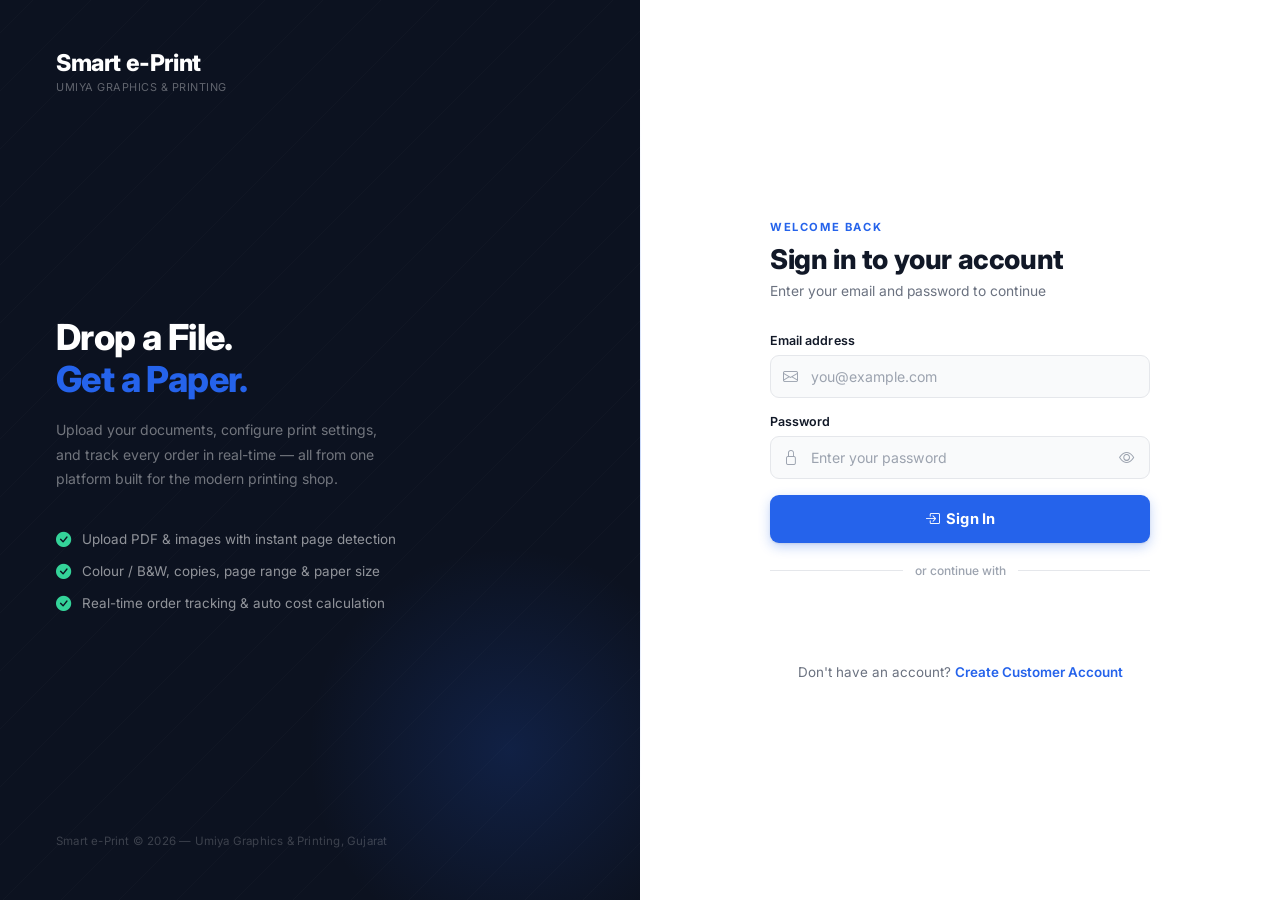
==== commit 36b27fa4: "Spilt layout (redirecting index to login , remover landing page to make site mobile com)" ====
--- a/frontend/index.html
+++ b/frontend/index.html
@@ -1,409 +1,10 @@
 <!DOCTYPE html>
 <html lang="en">
-
 <head>
   <meta charset="UTF-8" />
-  <meta name="viewport" content="width=device-width, initial-scale=1.0" />
-  <title>Smart e-Print — Digital Pr</title>
-  <meta name="description"
-    content="Smart e-Print by Umiya Graphics and Printing — Upload documents, configure print settings, and track your orders in real-time from one elegant platform." />
-
-  <!-- Bootstrap 5 -->
-  <link href="https://cdn.jsdelivr.net/npm/bootstrap@5.3.2/dist/css/bootstrap.min.css" rel="stylesheet" />
-  <!-- Bootstrap Icons -->
-  <link href="https://cdn.jsdelivr.net/npm/bootstrap-icons@1.11.3/font/bootstrap-icons.min.css" rel="stylesheet" />
-  <!-- Custom Design System -->
-  <link href="css/style.css" rel="stylesheet" />
+  <meta http-equiv="refresh" content="0; url=login.html" />
+  <title>Smart e-Print — Redirecting…</title>
+  <script>window.location.replace('login.html');</script>
 </head>
-
-<body>
-
-  <!-- ── Animated Background ─────────────────────────────────────────────── -->
-  <div class="bg-animated">
-    <div class="orb orb-1"></div>
-    <div class="orb orb-2"></div>
-    <div class="orb orb-3"></div>
-  </div>
-
-  <!-- ── Toast Container ──────────────────────────────────────────────────── -->
-  <div id="toastContainer"></div>
-
-  <!-- ── Navbar ───────────────────────────────────────────────────────────── -->
-  <nav class="navbar-custom" id="mainNav">
-    <div class="container">
-      <div class="d-flex align-items-center justify-content-between w-100">
-
-        <a href="index.html" class="navbar-brand-custom">
-          <div class="brand-name-wrap">
-            <span class="brand-name-main gradient-text">Smart e-Print</span>
-            <span class="brand-name-sub">Umiya Graphics &amp; Printing</span>
-          </div>
-        </a>
-
-        <div class="d-flex gap-2 align-items-center">
-          <a href="login.html" class="btn-nav-ghost" id="navLoginBtn">Login</a>
-          <a href="register.html" class="btn-nav-solid" id="navRegisterBtn">
-            <i class="bi bi-person-plus"></i> Get Started
-          </a>
-        </div>
-
-      </div>
-    </div>
-  </nav>
-
-  <!-- ── Hero Section ─────────────────────────────────────────────────────── -->
-  <section class="hero-section" id="hero">
-    <div class="container">
-      <div class="row align-items-center g-5">
-
-        <!-- Left: Copy -->
-        <div class="col-lg-6">
-          <h1 class="hero-title">
-            Drop a File.<br />
-            <span class="gradient-text">Get a Paper.</span>
-          </h1>
-
-          <p class="hero-subtitle">
-            Upload your documents, configure print settings, and track every
-            order in real-time — all from one beautifully designed platform built
-            for the modern printing shop.
-          </p>
-
-          <div class="hero-cta">
-            <a href="register.html" class="btn-gradient" id="heroRegisterBtn">
-              <i class="bi bi-person-plus"></i> Create Free Account
-            </a>
-            <a href="login.html" class="btn-outline-glass" id="heroLoginBtn">
-              <i class="bi bi-box-arrow-in-right"></i> Sign In
-            </a>
-          </div>
-        </div>
-
-        <!-- Right: Printer Animation -->
-        <div class="col-lg-6 d-flex justify-content-center">
-          <div class="printer-scene">
-            <div class="printer-wrap">
-
-              <!-- Phone: sends the file -->
-              <div class="p-phone">
-                <div class="p-screen">
-                  <div class="p-dot"></div>
-                  <div class="p-file-chip"><span class="p-doc-icon"></span>report.pdf</div>
-                  <div class="p-send-btn"></div>
-                </div>
-              </div>
-
-              <!-- Signal: travels from phone down to printer -->
-              <div class="p-signal"><div class="p-sig-doc"></div></div>
-
-              <!-- Paper sheet with peel animation -->
-              <div class="p-sheet">
-                <div class="p-half p-half-top">
-                  <div class="p-content">
-                    <div class="p-ln p-stamp"></div>
-                    <div class="p-ln p-dark p-w2"></div>
-                    <div class="p-ln p-w1"></div>
-                    <div class="p-ln p-w3"></div>
-                    <div class="p-ln p-dark p-w4"></div>
-                    <div class="p-ln p-w2"></div>
-                  </div>
-                </div>
-                <div class="p-half p-half-bottom"></div>
-              </div>
-
-              <!-- Printer body -->
-              <div class="p-body">
-                <div class="p-top-slot"></div>
-                <div class="p-brandmark">SMART e-PRINT · JOB #0417</div>
-                <div class="p-panel">
-                  <span class="p-led p-led-red"></span>
-                  <span class="p-led p-led-green"></span>
-                </div>
-                <div class="p-out-slot"></div>
-              </div>
-
-              <div class="p-status">printing job #0417 · approved by owner</div>
-            </div>
-          </div>
-        </div>
-
-      </div>
-    </div>
-  </section>
-
-  <!-- ── How It Works ──────────────────────────────────────────────────────── -->
-  <section class="hiw-section" id="how-it-works">
-    <div class="container">
-
-      <div class="hiw-header text-center">
-        <span class="hiw-label">Simple Process</span>
-        <h2 class="hiw-title">How It Works</h2>
-        <p class="hiw-subtitle">From account setup to printed document — 5 simple steps</p>
-      </div>
-
-      <div class="hiw-stage">
-
-        <!-- Animated dashed connecting path (visible on desktop) -->
-        <svg class="hiw-svg" viewBox="0 0 920 1060" preserveAspectRatio="none" aria-hidden="true">
-          <path class="hiw-path"
-            d="M 190 115
-               C 370 115, 545 305, 730 305
-               C 895 305, 460 515, 190 515
-               C -20 515, 415 725, 730 725
-               C 940 725, 460 945, 190 945" />
-        </svg>
-
-        <!-- ── Step 1: Create Account ── -->
-        <div class="hiw-card hiw-card--1 hiw-t-red">
-          <div class="hiw-card-outer">
-            <div class="hiw-pin">
-              <svg xmlns="http://www.w3.org/2000/svg" viewBox="0 0 24 24" fill="currentColor">
-                <path stroke="none" d="M0 0h24v24H0z" fill="none"/>
-                <path d="M16 3a1 1 0 0 1 .117 1.993l-.117 .007v4.764l1.894 3.789a1 1 0 0 1 .1 .331l.006 .116v2a1 1 0 0 1 -.883 .993l-.117 .007h-4v4a1 1 0 0 1 -1.993 .117l-.007 -.117v-4h-4a1 1 0 0 1 -.993 -.883l-.007 -.117v-2a1 1 0 0 1 .06 -.34l.046 -.107l1.894 -3.791v-4.762a1 1 0 0 1 -.117 -1.993l.117 -.007h8z"/>
-              </svg>
-            </div>
-            <div class="hiw-card-body hiw-t-red">
-              <span class="hiw-num">01</span>
-              <h3 class="hiw-card-title">Create Account</h3>
-              <p class="hiw-card-desc">Register as a Customer or Shop Owner in seconds. Choose your role and gain access to your personalised dashboard.</p>
-            </div>
-          </div>
-        </div>
-
-        <!-- ── Step 2: Upload Document ── -->
-        <div class="hiw-card hiw-card--2 hiw-t-amber">
-          <div class="hiw-card-outer">
-            <div class="hiw-pin">
-              <svg xmlns="http://www.w3.org/2000/svg" viewBox="0 0 24 24" fill="currentColor">
-                <path stroke="none" d="M0 0h24v24H0z" fill="none"/>
-                <path d="M16 3a1 1 0 0 1 .117 1.993l-.117 .007v4.764l1.894 3.789a1 1 0 0 1 .1 .331l.006 .116v2a1 1 0 0 1 -.883 .993l-.117 .007h-4v4a1 1 0 0 1 -1.993 .117l-.007 -.117v-4h-4a1 1 0 0 1 -.993 -.883l-.007 -.117v-2a1 1 0 0 1 .06 -.34l.046 -.107l1.894 -3.791v-4.762a1 1 0 0 1 -.117 -1.993l.117 -.007h8z"/>
-              </svg>
-            </div>
-            <div class="hiw-card-body hiw-t-amber">
-              <span class="hiw-num">02</span>
-              <h3 class="hiw-card-title">Upload Document</h3>
-              <p class="hiw-card-desc">Upload your PDF or image file. Page count is detected automatically so you get an instant, accurate price estimate.</p>
-            </div>
-          </div>
-        </div>
-
-        <!-- ── Step 3: Configure Print ── -->
-        <div class="hiw-card hiw-card--3 hiw-t-green">
-          <div class="hiw-card-outer">
-            <div class="hiw-pin">
-              <svg xmlns="http://www.w3.org/2000/svg" viewBox="0 0 24 24" fill="currentColor">
-                <path stroke="none" d="M0 0h24v24H0z" fill="none"/>
-                <path d="M16 3a1 1 0 0 1 .117 1.993l-.117 .007v4.764l1.894 3.789a1 1 0 0 1 .1 .331l.006 .116v2a1 1 0 0 1 -.883 .993l-.117 .007h-4v4a1 1 0 0 1 -1.993 .117l-.007 -.117v-4h-4a1 1 0 0 1 -.993 -.883l-.007 -.117v-2a1 1 0 0 1 .06 -.34l.046 -.107l1.894 -3.791v-4.762a1 1 0 0 1 -.117 -1.993l.117 -.007h8z"/>
-              </svg>
-            </div>
-            <div class="hiw-card-body hiw-t-green">
-              <span class="hiw-num">03</span>
-              <h3 class="hiw-card-title">Configure Print</h3>
-              <p class="hiw-card-desc">Choose colour or B&amp;W, set number of copies, pick a page range. The total cost updates live as you adjust settings.</p>
-            </div>
-          </div>
-        </div>
-
-        <!-- ── Step 4: Owner Reviews ── -->
-        <div class="hiw-card hiw-card--4 hiw-t-navy">
-          <div class="hiw-card-outer">
-            <div class="hiw-pin">
-              <svg xmlns="http://www.w3.org/2000/svg" viewBox="0 0 24 24" fill="currentColor">
-                <path stroke="none" d="M0 0h24v24H0z" fill="none"/>
-                <path d="M16 3a1 1 0 0 1 .117 1.993l-.117 .007v4.764l1.894 3.789a1 1 0 0 1 .1 .331l.006 .116v2a1 1 0 0 1 -.883 .993l-.117 .007h-4v4a1 1 0 0 1 -1.993 .117l-.007 -.117v-4h-4a1 1 0 0 1 -.993 -.883l-.007 -.117v-2a1 1 0 0 1 .06 -.34l.046 -.107l1.894 -3.791v-4.762a1 1 0 0 1 -.117 -1.993l.117 -.007h8z"/>
-              </svg>
-            </div>
-            <div class="hiw-card-body hiw-t-navy">
-              <span class="hiw-num">04</span>
-              <h3 class="hiw-card-title">Owner Reviews</h3>
-              <p class="hiw-card-desc">The shop owner sees your order, verifies the file, and accepts or rejects it. You get a real-time status update instantly.</p>
-            </div>
-          </div>
-        </div>
-
-        <!-- ── Step 5: Collect & Pay ── -->
-        <div class="hiw-card hiw-card--5 hiw-t-red">
-          <div class="hiw-card-outer">
-            <div class="hiw-pin">
-              <svg xmlns="http://www.w3.org/2000/svg" viewBox="0 0 24 24" fill="currentColor">
-                <path stroke="none" d="M0 0h24v24H0z" fill="none"/>
-                <path d="M16 3a1 1 0 0 1 .117 1.993l-.117 .007v4.764l1.894 3.789a1 1 0 0 1 .1 .331l.006 .116v2a1 1 0 0 1 -.883 .993l-.117 .007h-4v4a1 1 0 0 1 -1.993 .117l-.007 -.117v-4h-4a1 1 0 0 1 -.993 -.883l-.007 -.117v-2a1 1 0 0 1 .06 -.34l.046 -.107l1.894 -3.791v-4.762a1 1 0 0 1 -.117 -1.993l.117 -.007h8z"/>
-              </svg>
-            </div>
-            <div class="hiw-card-body hiw-t-red">
-              <span class="hiw-num">05</span>
-              <h3 class="hiw-card-title">Collect &amp; Pay</h3>
-              <p class="hiw-card-desc">Visit the shop, collect your freshly printed document, and pay — cash at counter or online through Razorpay. Done.</p>
-            </div>
-          </div>
-        </div>
-
-      </div><!-- /.hiw-stage -->
-    </div>
-  </section>
-
-  <!-- ── Features / KPI Section ────────────────────────────────────── -->
-  <section class="kpi-section" id="features">
-    <div class="container">
-
-      <!-- Header -->
-      <div class="kpi-header text-center">
-        <div class="kpi-eyebrow">
-          <span class="kpi-dot"></span> Everything you need
-        </div>
-        <h2 class="kpi-title">Built for the print shop.<br><span class="kpi-title-accent">Used by everyone.</span></h2>
-        <p class="kpi-subtitle">Smart e-Print handles the entire print workflow — from file upload to revenue reporting — for both customers and owners.</p>
-      </div>
-
-      <!-- KPI Cards grid -->
-      <div class="row g-4">
-
-        <div class="col-md-6 col-lg-4">
-          <div class="kpi-card" style="border-top-color:#2563eb;">
-            <div class="kpi-card-inner">
-              <div class="kpi-card-grid-texture"></div>
-              <div class="kpi-card-content">
-                <div class="kpi-card-header">
-                  <div class="kpi-icon-wrap" style="background:#eff6ff;color:#2563eb;border-color:#dbeafe;">
-                    <i class="bi bi-cloud-arrow-up"></i>
-                  </div>
-                </div>
-                <div class="kpi-card-body">
-                  <h3 class="kpi-card-title">Easy Upload</h3>
-                  <p class="kpi-card-desc">Upload PDF and image files with automatic page-count detection, format validation, and secure cloud storage.</p>
-                </div>
-              </div>
-              <div class="kpi-card-title-badge">Upload</div>
-            </div>
-          </div>
-        </div>
-
-        <div class="col-md-6 col-lg-4">
-          <div class="kpi-card" style="border-top-color:#059669;">
-            <div class="kpi-card-inner">
-              <div class="kpi-card-grid-texture"></div>
-              <div class="kpi-card-content">
-                <div class="kpi-card-header">
-                  <div class="kpi-icon-wrap" style="background:#ecfdf5;color:#059669;border-color:#a7f3d0;">
-                    <i class="bi bi-calculator"></i>
-                  </div>
-                </div>
-                <div class="kpi-card-body">
-                  <h3 class="kpi-card-title">Auto Pricing</h3>
-                  <p class="kpi-card-desc">Instant cost calculation based on B&amp;W vs colour, page count, number of copies, and shop-owner rates.</p>
-                </div>
-              </div>
-              <div class="kpi-card-title-badge">Pricing</div>
-            </div>
-          </div>
-        </div>
-
-        <div class="col-md-6 col-lg-4">
-          <div class="kpi-card" style="border-top-color:#7c3aed;">
-            <div class="kpi-card-inner">
-              <div class="kpi-card-grid-texture"></div>
-              <div class="kpi-card-content">
-                <div class="kpi-card-header">
-                  <div class="kpi-icon-wrap" style="background:#f5f3ff;color:#7c3aed;border-color:#ddd6fe;">
-                    <i class="bi bi-bar-chart-line"></i>
-                  </div>
-                </div>
-                <div class="kpi-card-body">
-                  <h3 class="kpi-card-title">Live Analytics</h3>
-                  <p class="kpi-card-desc">Real-time revenue reports, daily print volume metrics, and interactive business insights for the shop owner.</p>
-                </div>
-              </div>
-              <div class="kpi-card-title-badge">Analytics</div>
-            </div>
-          </div>
-        </div>
-
-        <div class="col-md-6 col-lg-4">
-          <div class="kpi-card" style="border-top-color:#0284c7;">
-            <div class="kpi-card-inner">
-              <div class="kpi-card-grid-texture"></div>
-              <div class="kpi-card-content">
-                <div class="kpi-card-header">
-                  <div class="kpi-icon-wrap" style="background:#f0f9ff;color:#0284c7;border-color:#bae6fd;">
-                    <i class="bi bi-broadcast"></i>
-                  </div>
-                </div>
-                <div class="kpi-card-body">
-                  <h3 class="kpi-card-title">Real-Time Tracking</h3>
-                  <p class="kpi-card-desc">Customers see live status updates as orders move through Pending → Accepted → Printing → Ready.</p>
-                </div>
-              </div>
-              <div class="kpi-card-title-badge">Tracking</div>
-            </div>
-          </div>
-        </div>
-
-        <div class="col-md-6 col-lg-4">
-          <div class="kpi-card" style="border-top-color:#d97706;">
-            <div class="kpi-card-inner">
-              <div class="kpi-card-grid-texture"></div>
-              <div class="kpi-card-content">
-                <div class="kpi-card-header">
-                  <div class="kpi-icon-wrap" style="background:#fffbeb;color:#d97706;border-color:#fde68a;">
-                    <i class="bi bi-credit-card"></i>
-                  </div>
-                </div>
-                <div class="kpi-card-body">
-                  <h3 class="kpi-card-title">Flexible Payments</h3>
-                  <p class="kpi-card-desc">Pay cash on pickup or online via Razorpay. Full payment history tracked for both customers and owners.</p>
-                </div>
-              </div>
-              <div class="kpi-card-title-badge">Payment</div>
-            </div>
-          </div>
-        </div>
-
-        <div class="col-md-6 col-lg-4">
-          <div class="kpi-card" style="border-top-color:#dc2626;">
-            <div class="kpi-card-inner">
-              <div class="kpi-card-grid-texture"></div>
-              <div class="kpi-card-content">
-                <div class="kpi-card-header">
-                  <div class="kpi-icon-wrap" style="background:#fef2f2;color:#dc2626;border-color:#fecaca;">
-                    <i class="bi bi-shield-lock"></i>
-                  </div>
-                </div>
-                <div class="kpi-card-body">
-                  <h3 class="kpi-card-title">Role-Based Access</h3>
-                  <p class="kpi-card-desc">Secure JWT auth with bcrypt passwords. Separate dashboards for Customers and Shop Owners, tailored to each role.</p>
-                </div>
-              </div>
-              <div class="kpi-card-title-badge">Access</div>
-            </div>
-          </div>
-        </div>
-
-      </div><!-- /.row -->
-    </div>
-  </section>
-
-
-  <!-- ── Footer ───────────────────────────────────────────────────────────── -->
-  <footer class="site-footer">
-    <div class="container">
-      <div class="d-flex align-items-center justify-content-center gap-2 mb-2">
-        <span style="font-weight:800;color:var(--text-primary);">Smart e-Print</span>
-      </div>
-      <p style="margin:0;">
-        © 2026 Umiya Graphics &amp; Printing 
-  
-      </p>
-    </div>
-  </footer>
-
-  <!-- Scripts -->
-  <script src="https://cdn.jsdelivr.net/npm/bootstrap@5.3.2/dist/js/bootstrap.bundle.min.js"></script>
-  <script src="js/config.js"></script>
-  <script src="js/auth.js"></script>
-  <script>
-    // Redirect already-logged-in users straight to their dashboard
-    redirectIfLoggedIn();
-  </script>
-</body>
-
+<body></body>
 </html>
